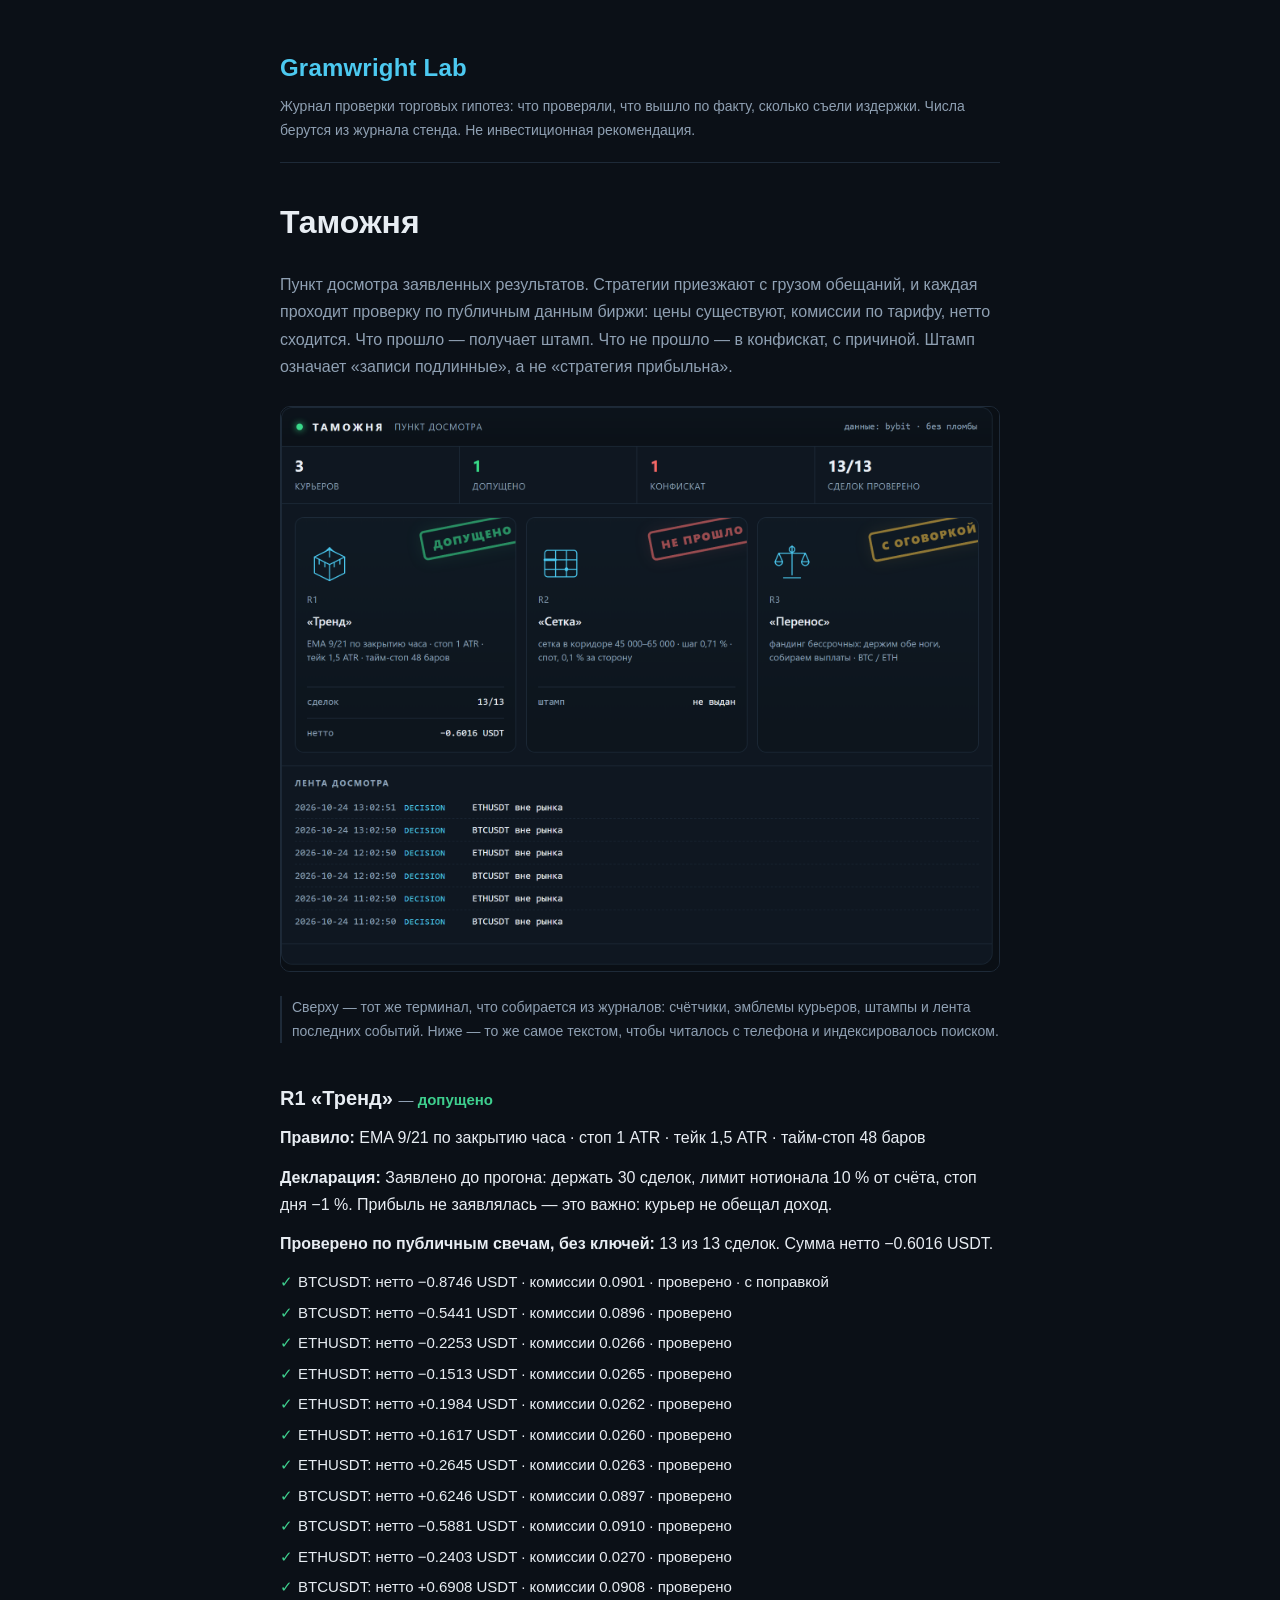
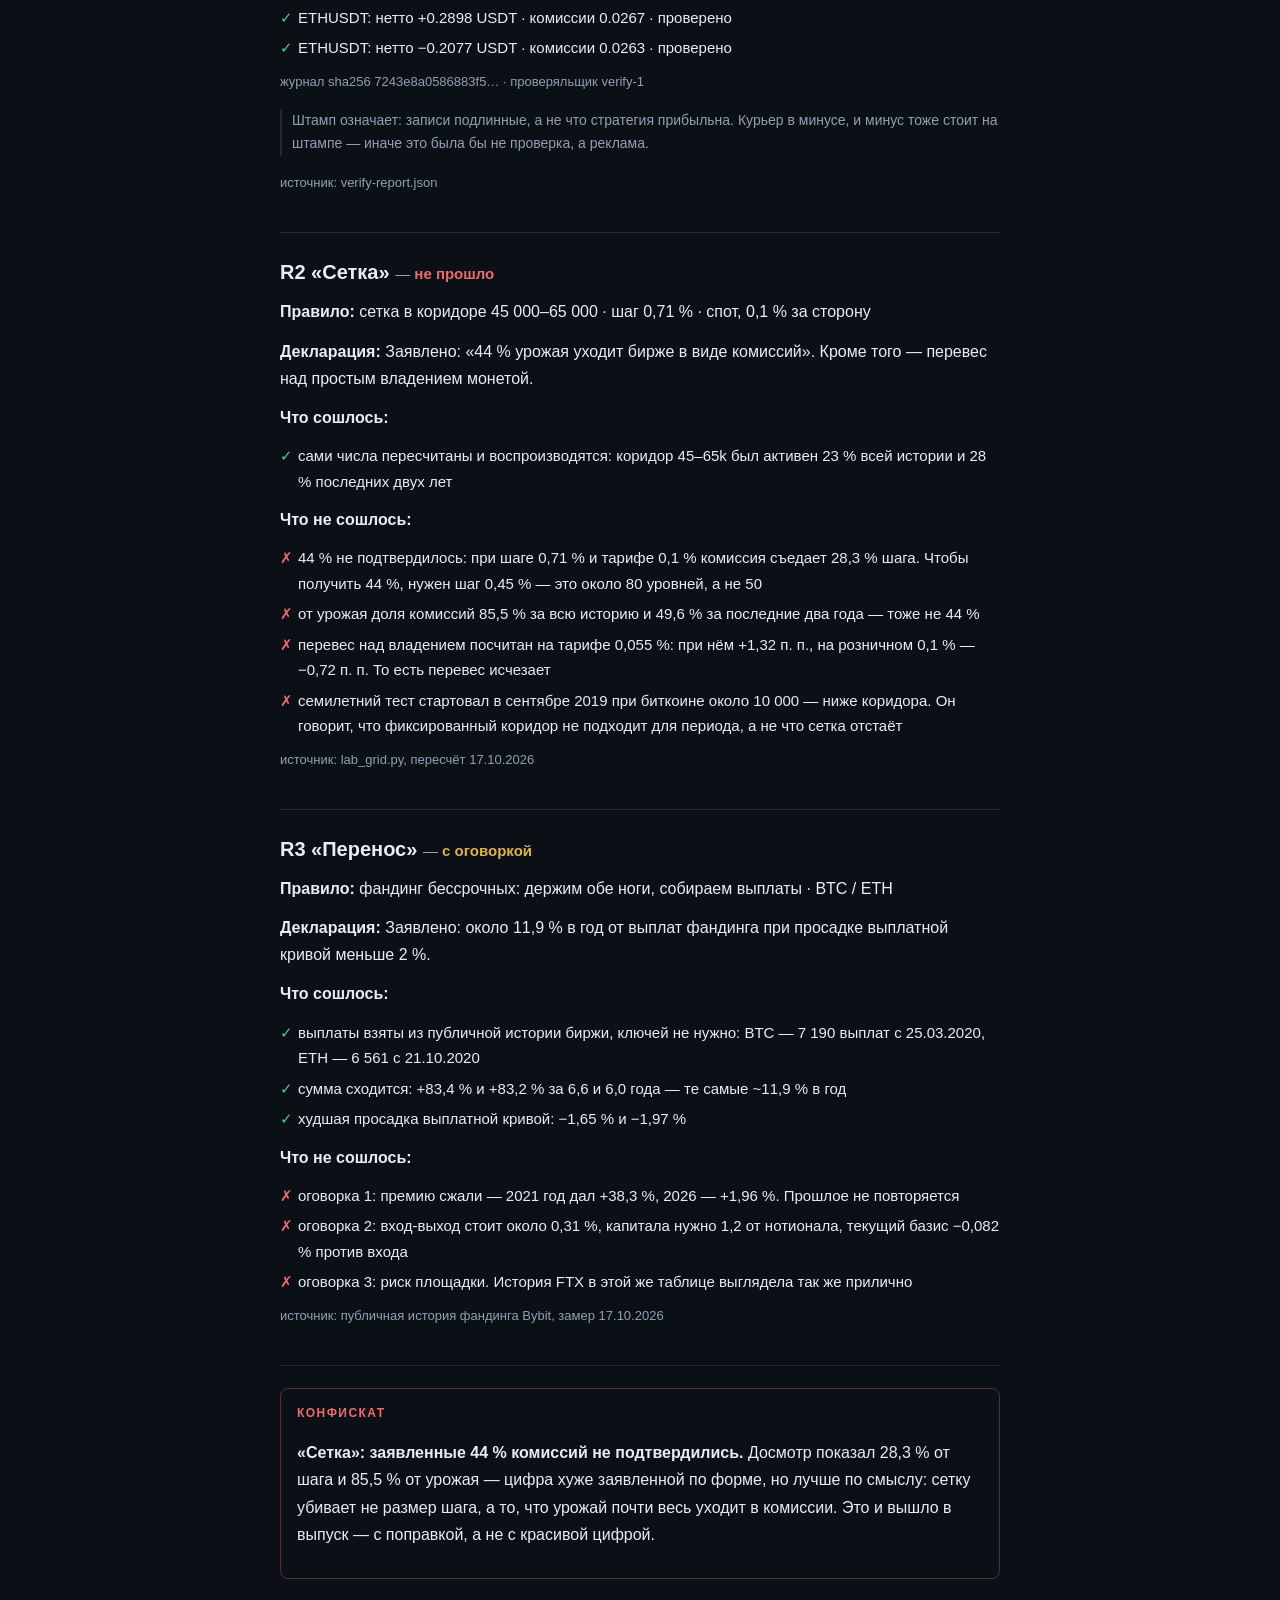
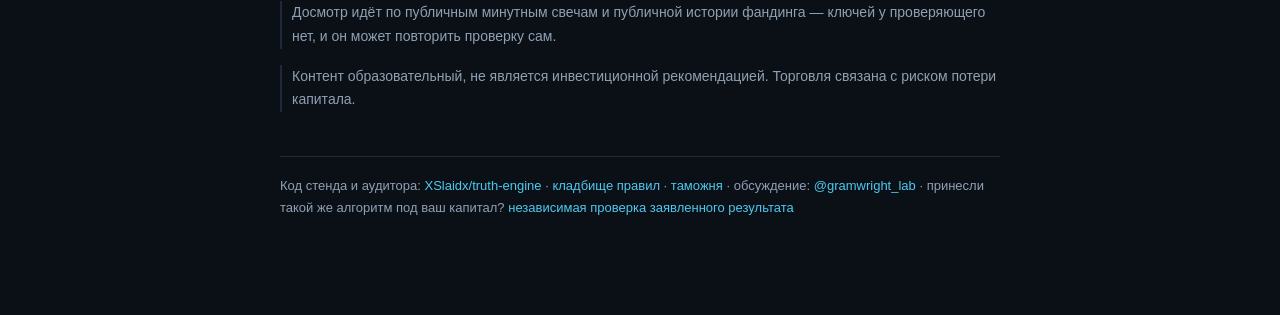
==== docs/customs.html @ 19b49eac "lab: таможня — свежие числа досмотра" ====
<!doctype html>
<html lang="ru">
<head>
<meta charset="utf-8">
<meta name="viewport" content="width=device-width, initial-scale=1">
<title>Таможня — досмотр заявленных результатов — Gramwright Lab</title>
<meta name="description" content="Журнал проверки торговых гипотез: что проверяли, что вышло по факту, сколько съели издержки. Числа берутся из журнала стенда. Не инвестиционная рекомендация.">
<meta property="og:title" content="Таможня — досмотр заявленных результатов — Gramwright Lab">
<meta property="og:description" content="Журнал проверки торговых гипотез: что проверяли, что вышло по факту, сколько съели издержки. Числа берутся из журнала стенда. Не инвестиционная рекомендация.">
<meta property="og:type" content="article">
<link rel="alternate" type="application/rss+xml" href="https://XSlaidx.github.io/gramwright-lab/feed.xml">
<link rel="stylesheet" href="style.css">
</head>
<body>
<header class="site">
  <h1><a href="index.html">Gramwright Lab</a></h1>
  <p>Журнал проверки торговых гипотез: что проверяли, что вышло по факту, сколько съели издержки. Числа берутся из журнала стенда. Не инвестиционная рекомендация.</p>
</header>
<h1>Таможня</h1><p class="intro">Пункт досмотра заявленных результатов. Стратегии приезжают с грузом обещаний, и каждая проходит проверку по публичным данным биржи: цены существуют, комиссии по тарифу, нетто сходится. Что прошло — получает штамп. Что не прошло — в конфискат, с причиной. Штамп означает «записи подлинные», а не «стратегия прибыльна».</p><p><img src="img/customs.png" alt="Терминал досмотра: три курьера, штампы, лента событий" style="width:100%;height:auto;border:1px solid var(--line);border-radius:10px"></p><p class="c-note">Сверху — тот же терминал, что собирается из журналов: счётчики, эмблемы курьеров, штампы и лента последних событий. Ниже — то же самое текстом, чтобы читалось с телефона и индексировалось поиском.</p><article><h2>R1 «Тренд» <span class="verdict">— <span class="c-ok">допущено</span></span></h2><p><strong>Правило:</strong> EMA 9/21 по закрытию часа · стоп 1 ATR · тейк 1,5 ATR · тайм-стоп 48 баров</p><p><strong>Декларация:</strong> Заявлено до прогона: держать 30 сделок, лимит нотионала 10 % от счёта, стоп дня −1 %. Прибыль не заявлялась — это важно: курьер не обещал доход.</p><p><strong>Проверено по публичным свечам, без ключей:</strong> 13 из 13 сделок. Сумма нетто −0.6016 USDT.</p><ul class="c-chk"><li class="y">BTCUSDT: нетто −0.8746 USDT · комиссии 0.0901 · проверено · с поправкой</li><li class="y">BTCUSDT: нетто −0.5441 USDT · комиссии 0.0896 · проверено</li><li class="y">ETHUSDT: нетто −0.2253 USDT · комиссии 0.0266 · проверено</li><li class="y">ETHUSDT: нетто −0.1513 USDT · комиссии 0.0265 · проверено</li><li class="y">ETHUSDT: нетто +0.1984 USDT · комиссии 0.0262 · проверено</li><li class="y">ETHUSDT: нетто +0.1617 USDT · комиссии 0.0260 · проверено</li><li class="y">ETHUSDT: нетто +0.2645 USDT · комиссии 0.0263 · проверено</li><li class="y">BTCUSDT: нетто +0.6246 USDT · комиссии 0.0897 · проверено</li><li class="y">BTCUSDT: нетто −0.5881 USDT · комиссии 0.0910 · проверено</li><li class="y">ETHUSDT: нетто −0.2403 USDT · комиссии 0.0270 · проверено</li><li class="y">BTCUSDT: нетто +0.6908 USDT · комиссии 0.0908 · проверено</li><li class="y">ETHUSDT: нетто +0.2898 USDT · комиссии 0.0267 · проверено</li><li class="y">ETHUSDT: нетто −0.2077 USDT · комиссии 0.0263 · проверено</li></ul><p class="tags">журнал sha256 7243e8a0586883f5… · проверяльщик verify-1</p><p class="c-note">Штамп означает: записи подлинные, а не что стратегия прибыльна. Курьер в минусе, и минус тоже стоит на штампе — иначе это была бы не проверка, а реклама.</p><p class="tags">источник: verify-report.json</p></article><article><h2>R2 «Сетка» <span class="verdict">— <span class="c-bad">не прошло</span></span></h2><p><strong>Правило:</strong> сетка в коридоре 45 000–65 000 · шаг 0,71 % · спот, 0,1 % за сторону</p><p><strong>Декларация:</strong> Заявлено: «44 % урожая уходит бирже в виде комиссий». Кроме того — перевес над простым владением монетой.</p><p><strong>Что сошлось:</strong></p><ul class="c-chk"><li class="y">сами числа пересчитаны и воспроизводятся: коридор 45–65k был активен 23 % всей истории и 28 % последних двух лет</li></ul><p><strong>Что не сошлось:</strong></p><ul class="c-chk"><li class="n">44 % не подтвердилось: при шаге 0,71 % и тарифе 0,1 % комиссия съедает 28,3 % шага. Чтобы получить 44 %, нужен шаг 0,45 % — это около 80 уровней, а не 50</li><li class="n">от урожая доля комиссий 85,5 % за всю историю и 49,6 % за последние два года — тоже не 44 %</li><li class="n">перевес над владением посчитан на тарифе 0,055 %: при нём +1,32 п. п., на розничном 0,1 % — −0,72 п. п. То есть перевес исчезает</li><li class="n">семилетний тест стартовал в сентябре 2019 при биткоине около 10 000 — ниже коридора. Он говорит, что фиксированный коридор не подходит для периода, а не что сетка отстаёт</li></ul><p class="tags">источник: lab_grid.py, пересчёт 17.10.2026</p></article><article><h2>R3 «Перенос» <span class="verdict">— <span class="c-warn">с оговоркой</span></span></h2><p><strong>Правило:</strong> фандинг бессрочных: держим обе ноги, собираем выплаты · BTC / ETH</p><p><strong>Декларация:</strong> Заявлено: около 11,9 % в год от выплат фандинга при просадке выплатной кривой меньше 2 %.</p><p><strong>Что сошлось:</strong></p><ul class="c-chk"><li class="y">выплаты взяты из публичной истории биржи, ключей не нужно: BTC — 7 190 выплат с 25.03.2020, ETH — 6 561 с 21.10.2020</li><li class="y">сумма сходится: +83,4 % и +83,2 % за 6,6 и 6,0 года — те самые ~11,9 % в год</li><li class="y">худшая просадка выплатной кривой: −1,65 % и −1,97 %</li></ul><p><strong>Что не сошлось:</strong></p><ul class="c-chk"><li class="n">оговорка 1: премию сжали — 2021 год дал +38,3 %, 2026 — +1,96 %. Прошлое не повторяется</li><li class="n">оговорка 2: вход-выход стоит около 0,31 %, капитала нужно 1,2 от нотионала, текущий базис −0,082 % против входа</li><li class="n">оговорка 3: риск площадки. История FTX в этой же таблице выглядела так же прилично</li></ul><p class="tags">источник: публичная история фандинга Bybit, замер 17.10.2026</p></article><div class="c-conf"><h3>Конфискат</h3><p><strong>«Сетка»: заявленные 44 % комиссий не подтвердились.</strong> Досмотр показал 28,3 % от шага и 85,5 % от урожая — цифра хуже заявленной по форме, но лучше по смыслу: сетку убивает не размер шага, а то, что урожай почти весь уходит в комиссии. Это и вышло в выпуск — с поправкой, а не с красивой цифрой.</p></div><p class="c-note">Досмотр идёт по публичным минутным свечам и публичной истории фандинга — ключей у проверяющего нет, и он может повторить проверку сам.</p><p class="c-note">Контент образовательный, не является инвестиционной рекомендацией. Торговля связана с риском потери капитала.</p>
<footer class="site">
  Код стенда и аудитора: <a href="https://github.com/XSlaidx/truth-engine">XSlaidx/truth-engine</a>
  &middot; <a href="graveyard.html">кладбище правил</a>
  &middot; <a href="customs.html">таможня</a>
  &middot; обсуждение: <a href="https://t.me/gramwright_lab">@gramwright_lab</a>
  &middot; принесли такой же алгоритм под ваш капитал? <a href="https://gramwright.pages.dev/audit/">независимая проверка заявленного результата</a>
</footer>
</body>
</html>
---- docs/style.css ----
/* Gramwright Lab — единственный стилевой файл: тема, типографика, никаких зависимостей */
:root{--bg:#0b1017;--fg:#e8edf3;--muted:#8fa0b3;--line:#1e2a38;--accent:#4cc9f0;--code:#0f1823}
*{box-sizing:border-box}
body{margin:0 auto;max-width:760px;padding:48px 20px 96px;background:var(--bg);color:var(--fg);
font:16px/1.7 -apple-system,BlinkMacSystemFont,"Segoe UI",Roboto,Helvetica,Arial,sans-serif}
a{color:var(--accent);text-decoration:none}a:hover{text-decoration:underline}
header.site{border-bottom:1px solid var(--line);padding-bottom:20px;margin-bottom:32px}
header.site h1{margin:0 0 6px;font-size:24px;letter-spacing:.2px}
header.site p{margin:0;color:var(--muted);font-size:14px}
article{border-bottom:1px solid var(--line);padding:26px 0}
article:last-child{border-bottom:0}
article h2{margin:0 0 4px;font-size:20px;line-height:1.35}
article h2 a{color:var(--fg)}
article time{color:var(--muted);font-size:13px}
article p{margin:12px 0}
article ul{margin:12px 0;padding-left:22px}
article li{margin:6px 0}
article code{background:var(--code);padding:2px 5px;border-radius:4px;font-size:13px}
article pre{background:var(--code);padding:14px;border-radius:8px;overflow:auto}
article pre code{background:none;padding:0}
.tags{color:var(--muted);font-size:13px;margin-top:10px}
.verdict{color:var(--muted);font-size:15px;font-weight:400}
.intro{color:var(--muted);margin-bottom:26px}
.meta{color:var(--muted);font-size:13px;margin-top:14px;border-top:1px solid var(--line);padding-top:12px}
footer.site{border-top:1px solid var(--line);margin-top:44px;padding-top:18px;color:var(--muted);font-size:13px}
/* «Таможня»: только то, чего нет в основном стиле — штампы и списки проверок */
.c-ok{color:#3ecf8e;font-weight:600}
.c-bad{color:#ef6b6b;font-weight:600}
.c-warn{color:#e0b341;font-weight:600}
.c-chk{list-style:none;padding-left:0;margin:10px 0}
.c-chk li{padding-left:18px;position:relative;margin:5px 0;font-size:15px}
.c-chk li.y::before{content:"\2713";position:absolute;left:0;color:#3ecf8e}
.c-chk li.n::before{content:"\2717";position:absolute;left:0;color:#ef6b6b}
.c-note{color:var(--muted);font-size:14px;border-left:2px solid var(--line);padding-left:10px;margin:16px 0}
.c-conf{border:1px solid #ef6b6b55;border-radius:8px;padding:14px 16px;margin:22px 0}
.c-conf h3{margin:0 0 8px;font-size:12px;letter-spacing:.12em;text-transform:uppercase;color:#ef6b6b}
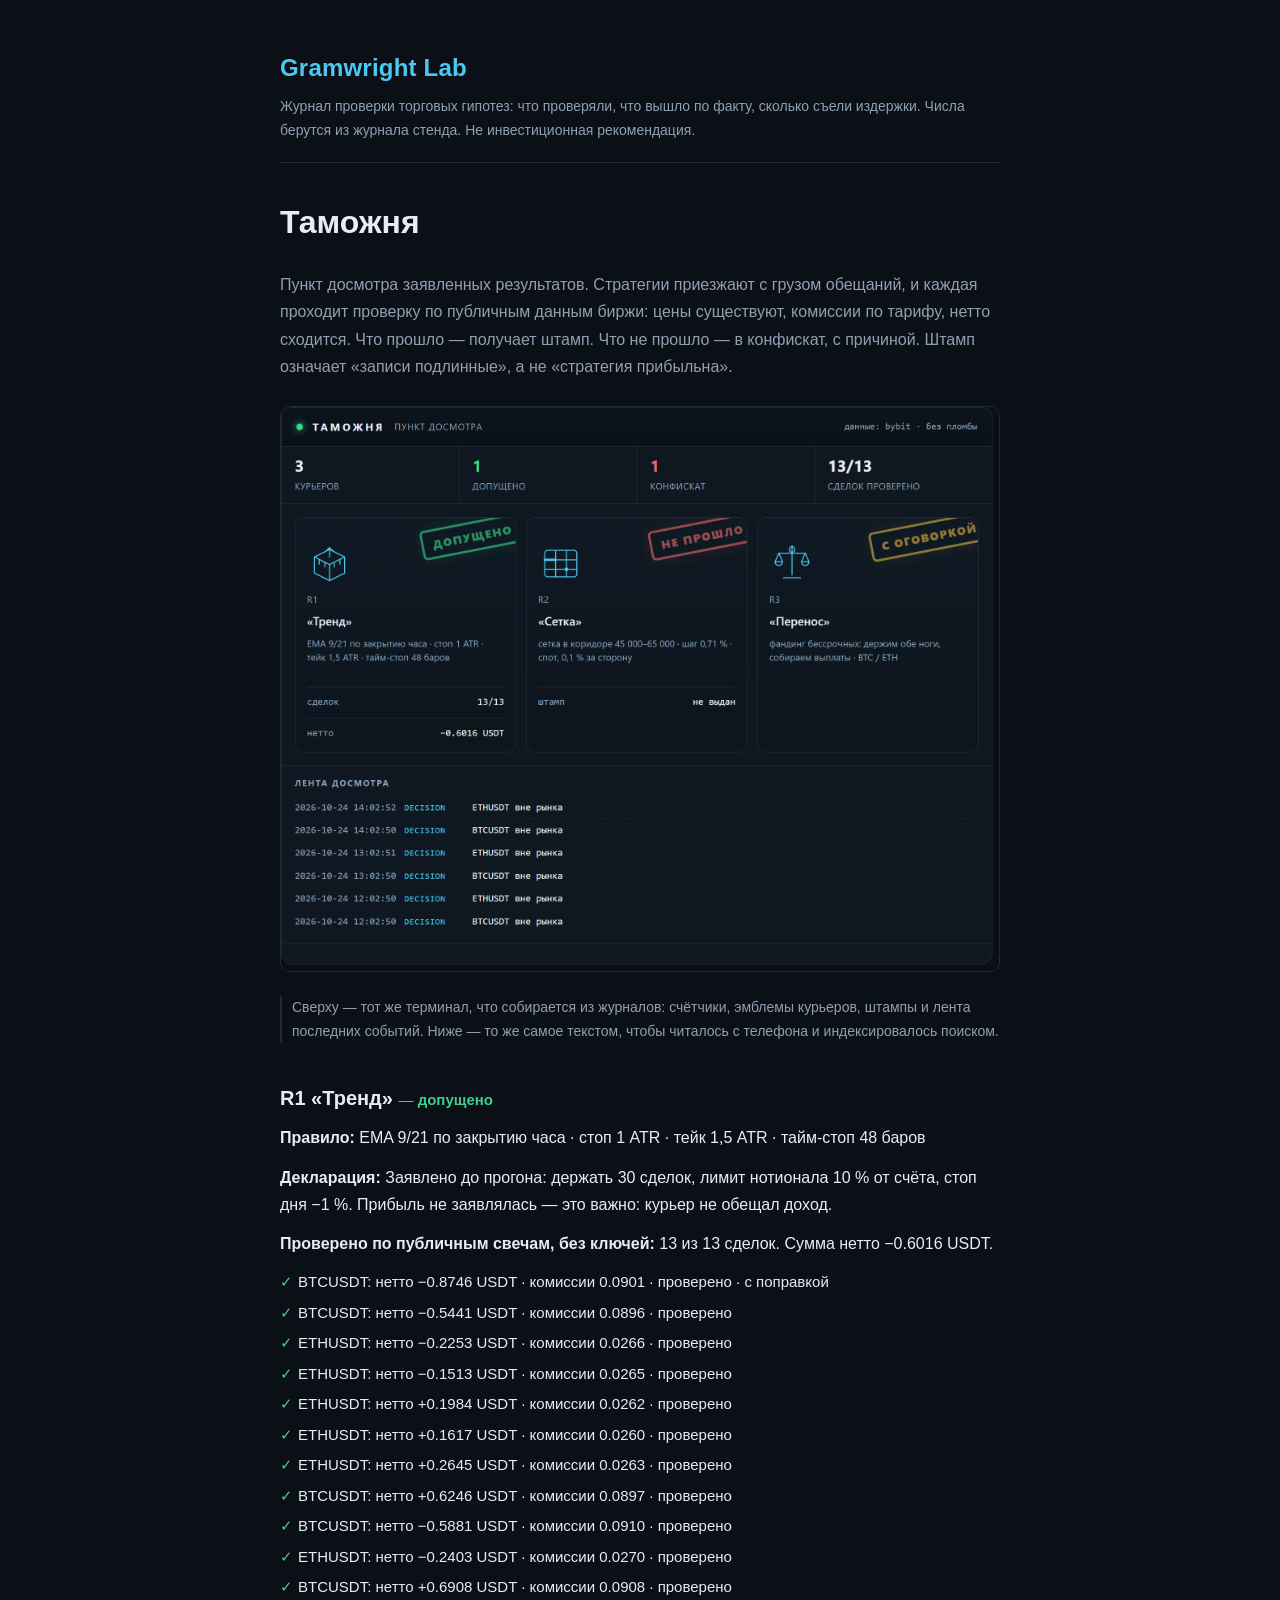
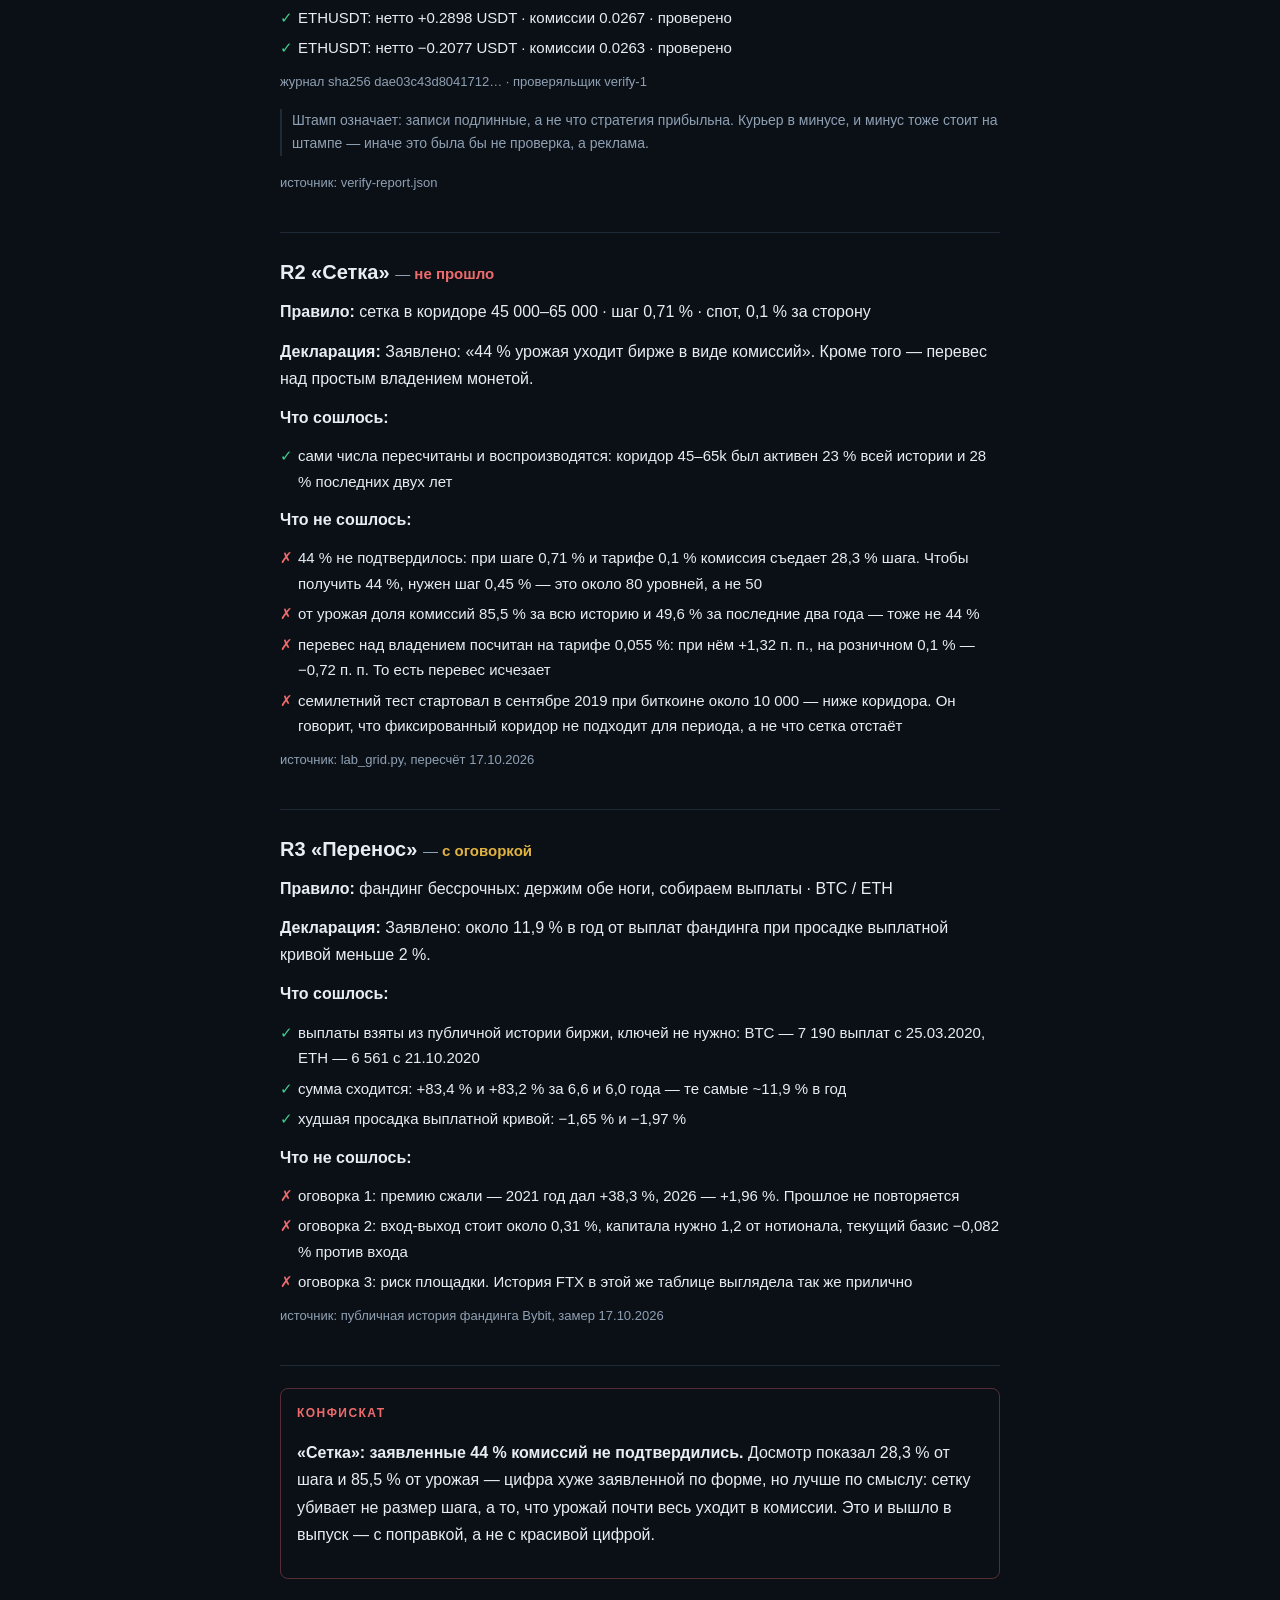
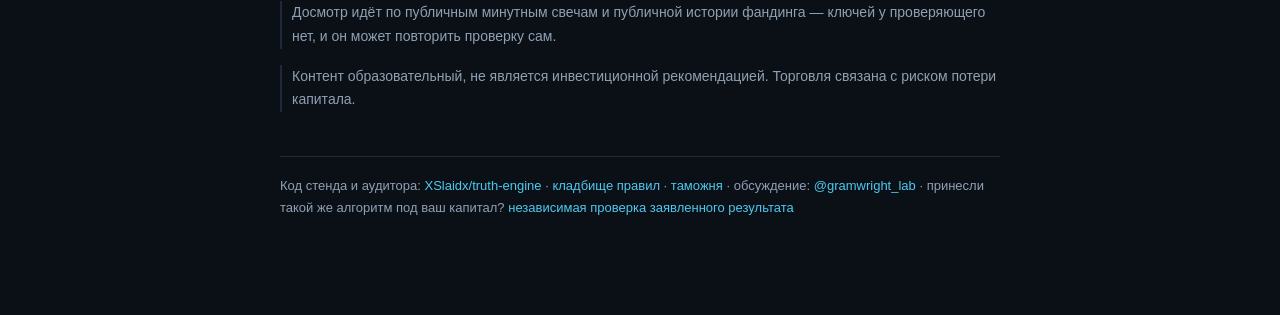
==== commit 31ec7814: "lab: таможня — свежие числа досмотра" ====
--- a/docs/customs.html
+++ b/docs/customs.html
@@ -16,7 +16,7 @@
   <h1><a href="index.html">Gramwright Lab</a></h1>
   <p>Журнал проверки торговых гипотез: что проверяли, что вышло по факту, сколько съели издержки. Числа берутся из журнала стенда. Не инвестиционная рекомендация.</p>
 </header>
-<h1>Таможня</h1><p class="intro">Пункт досмотра заявленных результатов. Стратегии приезжают с грузом обещаний, и каждая проходит проверку по публичным данным биржи: цены существуют, комиссии по тарифу, нетто сходится. Что прошло — получает штамп. Что не прошло — в конфискат, с причиной. Штамп означает «записи подлинные», а не «стратегия прибыльна».</p><p><img src="img/customs.png" alt="Терминал досмотра: три курьера, штампы, лента событий" style="width:100%;height:auto;border:1px solid var(--line);border-radius:10px"></p><p class="c-note">Сверху — тот же терминал, что собирается из журналов: счётчики, эмблемы курьеров, штампы и лента последних событий. Ниже — то же самое текстом, чтобы читалось с телефона и индексировалось поиском.</p><article><h2>R1 «Тренд» <span class="verdict">— <span class="c-ok">допущено</span></span></h2><p><strong>Правило:</strong> EMA 9/21 по закрытию часа · стоп 1 ATR · тейк 1,5 ATR · тайм-стоп 48 баров</p><p><strong>Декларация:</strong> Заявлено до прогона: держать 30 сделок, лимит нотионала 10 % от счёта, стоп дня −1 %. Прибыль не заявлялась — это важно: курьер не обещал доход.</p><p><strong>Проверено по публичным свечам, без ключей:</strong> 13 из 13 сделок. Сумма нетто −0.6016 USDT.</p><ul class="c-chk"><li class="y">BTCUSDT: нетто −0.8746 USDT · комиссии 0.0901 · проверено · с поправкой</li><li class="y">BTCUSDT: нетто −0.5441 USDT · комиссии 0.0896 · проверено</li><li class="y">ETHUSDT: нетто −0.2253 USDT · комиссии 0.0266 · проверено</li><li class="y">ETHUSDT: нетто −0.1513 USDT · комиссии 0.0265 · проверено</li><li class="y">ETHUSDT: нетто +0.1984 USDT · комиссии 0.0262 · проверено</li><li class="y">ETHUSDT: нетто +0.1617 USDT · комиссии 0.0260 · проверено</li><li class="y">ETHUSDT: нетто +0.2645 USDT · комиссии 0.0263 · проверено</li><li class="y">BTCUSDT: нетто +0.6246 USDT · комиссии 0.0897 · проверено</li><li class="y">BTCUSDT: нетто −0.5881 USDT · комиссии 0.0910 · проверено</li><li class="y">ETHUSDT: нетто −0.2403 USDT · комиссии 0.0270 · проверено</li><li class="y">BTCUSDT: нетто +0.6908 USDT · комиссии 0.0908 · проверено</li><li class="y">ETHUSDT: нетто +0.2898 USDT · комиссии 0.0267 · проверено</li><li class="y">ETHUSDT: нетто −0.2077 USDT · комиссии 0.0263 · проверено</li></ul><p class="tags">журнал sha256 7243e8a0586883f5… · проверяльщик verify-1</p><p class="c-note">Штамп означает: записи подлинные, а не что стратегия прибыльна. Курьер в минусе, и минус тоже стоит на штампе — иначе это была бы не проверка, а реклама.</p><p class="tags">источник: verify-report.json</p></article><article><h2>R2 «Сетка» <span class="verdict">— <span class="c-bad">не прошло</span></span></h2><p><strong>Правило:</strong> сетка в коридоре 45 000–65 000 · шаг 0,71 % · спот, 0,1 % за сторону</p><p><strong>Декларация:</strong> Заявлено: «44 % урожая уходит бирже в виде комиссий». Кроме того — перевес над простым владением монетой.</p><p><strong>Что сошлось:</strong></p><ul class="c-chk"><li class="y">сами числа пересчитаны и воспроизводятся: коридор 45–65k был активен 23 % всей истории и 28 % последних двух лет</li></ul><p><strong>Что не сошлось:</strong></p><ul class="c-chk"><li class="n">44 % не подтвердилось: при шаге 0,71 % и тарифе 0,1 % комиссия съедает 28,3 % шага. Чтобы получить 44 %, нужен шаг 0,45 % — это около 80 уровней, а не 50</li><li class="n">от урожая доля комиссий 85,5 % за всю историю и 49,6 % за последние два года — тоже не 44 %</li><li class="n">перевес над владением посчитан на тарифе 0,055 %: при нём +1,32 п. п., на розничном 0,1 % — −0,72 п. п. То есть перевес исчезает</li><li class="n">семилетний тест стартовал в сентябре 2019 при биткоине около 10 000 — ниже коридора. Он говорит, что фиксированный коридор не подходит для периода, а не что сетка отстаёт</li></ul><p class="tags">источник: lab_grid.py, пересчёт 17.10.2026</p></article><article><h2>R3 «Перенос» <span class="verdict">— <span class="c-warn">с оговоркой</span></span></h2><p><strong>Правило:</strong> фандинг бессрочных: держим обе ноги, собираем выплаты · BTC / ETH</p><p><strong>Декларация:</strong> Заявлено: около 11,9 % в год от выплат фандинга при просадке выплатной кривой меньше 2 %.</p><p><strong>Что сошлось:</strong></p><ul class="c-chk"><li class="y">выплаты взяты из публичной истории биржи, ключей не нужно: BTC — 7 190 выплат с 25.03.2020, ETH — 6 561 с 21.10.2020</li><li class="y">сумма сходится: +83,4 % и +83,2 % за 6,6 и 6,0 года — те самые ~11,9 % в год</li><li class="y">худшая просадка выплатной кривой: −1,65 % и −1,97 %</li></ul><p><strong>Что не сошлось:</strong></p><ul class="c-chk"><li class="n">оговорка 1: премию сжали — 2021 год дал +38,3 %, 2026 — +1,96 %. Прошлое не повторяется</li><li class="n">оговорка 2: вход-выход стоит около 0,31 %, капитала нужно 1,2 от нотионала, текущий базис −0,082 % против входа</li><li class="n">оговорка 3: риск площадки. История FTX в этой же таблице выглядела так же прилично</li></ul><p class="tags">источник: публичная история фандинга Bybit, замер 17.10.2026</p></article><div class="c-conf"><h3>Конфискат</h3><p><strong>«Сетка»: заявленные 44 % комиссий не подтвердились.</strong> Досмотр показал 28,3 % от шага и 85,5 % от урожая — цифра хуже заявленной по форме, но лучше по смыслу: сетку убивает не размер шага, а то, что урожай почти весь уходит в комиссии. Это и вышло в выпуск — с поправкой, а не с красивой цифрой.</p></div><p class="c-note">Досмотр идёт по публичным минутным свечам и публичной истории фандинга — ключей у проверяющего нет, и он может повторить проверку сам.</p><p class="c-note">Контент образовательный, не является инвестиционной рекомендацией. Торговля связана с риском потери капитала.</p>
+<h1>Таможня</h1><p class="intro">Пункт досмотра заявленных результатов. Стратегии приезжают с грузом обещаний, и каждая проходит проверку по публичным данным биржи: цены существуют, комиссии по тарифу, нетто сходится. Что прошло — получает штамп. Что не прошло — в конфискат, с причиной. Штамп означает «записи подлинные», а не «стратегия прибыльна».</p><p><img src="img/customs.png" alt="Терминал досмотра: три курьера, штампы, лента событий" style="width:100%;height:auto;border:1px solid var(--line);border-radius:10px"></p><p class="c-note">Сверху — тот же терминал, что собирается из журналов: счётчики, эмблемы курьеров, штампы и лента последних событий. Ниже — то же самое текстом, чтобы читалось с телефона и индексировалось поиском.</p><article><h2>R1 «Тренд» <span class="verdict">— <span class="c-ok">допущено</span></span></h2><p><strong>Правило:</strong> EMA 9/21 по закрытию часа · стоп 1 ATR · тейк 1,5 ATR · тайм-стоп 48 баров</p><p><strong>Декларация:</strong> Заявлено до прогона: держать 30 сделок, лимит нотионала 10 % от счёта, стоп дня −1 %. Прибыль не заявлялась — это важно: курьер не обещал доход.</p><p><strong>Проверено по публичным свечам, без ключей:</strong> 13 из 13 сделок. Сумма нетто −0.6016 USDT.</p><ul class="c-chk"><li class="y">BTCUSDT: нетто −0.8746 USDT · комиссии 0.0901 · проверено · с поправкой</li><li class="y">BTCUSDT: нетто −0.5441 USDT · комиссии 0.0896 · проверено</li><li class="y">ETHUSDT: нетто −0.2253 USDT · комиссии 0.0266 · проверено</li><li class="y">ETHUSDT: нетто −0.1513 USDT · комиссии 0.0265 · проверено</li><li class="y">ETHUSDT: нетто +0.1984 USDT · комиссии 0.0262 · проверено</li><li class="y">ETHUSDT: нетто +0.1617 USDT · комиссии 0.0260 · проверено</li><li class="y">ETHUSDT: нетто +0.2645 USDT · комиссии 0.0263 · проверено</li><li class="y">BTCUSDT: нетто +0.6246 USDT · комиссии 0.0897 · проверено</li><li class="y">BTCUSDT: нетто −0.5881 USDT · комиссии 0.0910 · проверено</li><li class="y">ETHUSDT: нетто −0.2403 USDT · комиссии 0.0270 · проверено</li><li class="y">BTCUSDT: нетто +0.6908 USDT · комиссии 0.0908 · проверено</li><li class="y">ETHUSDT: нетто +0.2898 USDT · комиссии 0.0267 · проверено</li><li class="y">ETHUSDT: нетто −0.2077 USDT · комиссии 0.0263 · проверено</li></ul><p class="tags">журнал sha256 dae03c43d8041712… · проверяльщик verify-1</p><p class="c-note">Штамп означает: записи подлинные, а не что стратегия прибыльна. Курьер в минусе, и минус тоже стоит на штампе — иначе это была бы не проверка, а реклама.</p><p class="tags">источник: verify-report.json</p></article><article><h2>R2 «Сетка» <span class="verdict">— <span class="c-bad">не прошло</span></span></h2><p><strong>Правило:</strong> сетка в коридоре 45 000–65 000 · шаг 0,71 % · спот, 0,1 % за сторону</p><p><strong>Декларация:</strong> Заявлено: «44 % урожая уходит бирже в виде комиссий». Кроме того — перевес над простым владением монетой.</p><p><strong>Что сошлось:</strong></p><ul class="c-chk"><li class="y">сами числа пересчитаны и воспроизводятся: коридор 45–65k был активен 23 % всей истории и 28 % последних двух лет</li></ul><p><strong>Что не сошлось:</strong></p><ul class="c-chk"><li class="n">44 % не подтвердилось: при шаге 0,71 % и тарифе 0,1 % комиссия съедает 28,3 % шага. Чтобы получить 44 %, нужен шаг 0,45 % — это около 80 уровней, а не 50</li><li class="n">от урожая доля комиссий 85,5 % за всю историю и 49,6 % за последние два года — тоже не 44 %</li><li class="n">перевес над владением посчитан на тарифе 0,055 %: при нём +1,32 п. п., на розничном 0,1 % — −0,72 п. п. То есть перевес исчезает</li><li class="n">семилетний тест стартовал в сентябре 2019 при биткоине около 10 000 — ниже коридора. Он говорит, что фиксированный коридор не подходит для периода, а не что сетка отстаёт</li></ul><p class="tags">источник: lab_grid.py, пересчёт 17.10.2026</p></article><article><h2>R3 «Перенос» <span class="verdict">— <span class="c-warn">с оговоркой</span></span></h2><p><strong>Правило:</strong> фандинг бессрочных: держим обе ноги, собираем выплаты · BTC / ETH</p><p><strong>Декларация:</strong> Заявлено: около 11,9 % в год от выплат фандинга при просадке выплатной кривой меньше 2 %.</p><p><strong>Что сошлось:</strong></p><ul class="c-chk"><li class="y">выплаты взяты из публичной истории биржи, ключей не нужно: BTC — 7 190 выплат с 25.03.2020, ETH — 6 561 с 21.10.2020</li><li class="y">сумма сходится: +83,4 % и +83,2 % за 6,6 и 6,0 года — те самые ~11,9 % в год</li><li class="y">худшая просадка выплатной кривой: −1,65 % и −1,97 %</li></ul><p><strong>Что не сошлось:</strong></p><ul class="c-chk"><li class="n">оговорка 1: премию сжали — 2021 год дал +38,3 %, 2026 — +1,96 %. Прошлое не повторяется</li><li class="n">оговорка 2: вход-выход стоит около 0,31 %, капитала нужно 1,2 от нотионала, текущий базис −0,082 % против входа</li><li class="n">оговорка 3: риск площадки. История FTX в этой же таблице выглядела так же прилично</li></ul><p class="tags">источник: публичная история фандинга Bybit, замер 17.10.2026</p></article><div class="c-conf"><h3>Конфискат</h3><p><strong>«Сетка»: заявленные 44 % комиссий не подтвердились.</strong> Досмотр показал 28,3 % от шага и 85,5 % от урожая — цифра хуже заявленной по форме, но лучше по смыслу: сетку убивает не размер шага, а то, что урожай почти весь уходит в комиссии. Это и вышло в выпуск — с поправкой, а не с красивой цифрой.</p></div><p class="c-note">Досмотр идёт по публичным минутным свечам и публичной истории фандинга — ключей у проверяющего нет, и он может повторить проверку сам.</p><p class="c-note">Контент образовательный, не является инвестиционной рекомендацией. Торговля связана с риском потери капитала.</p>
 <footer class="site">
   Код стенда и аудитора: <a href="https://github.com/XSlaidx/truth-engine">XSlaidx/truth-engine</a>
   &middot; <a href="graveyard.html">кладбище правил</a>
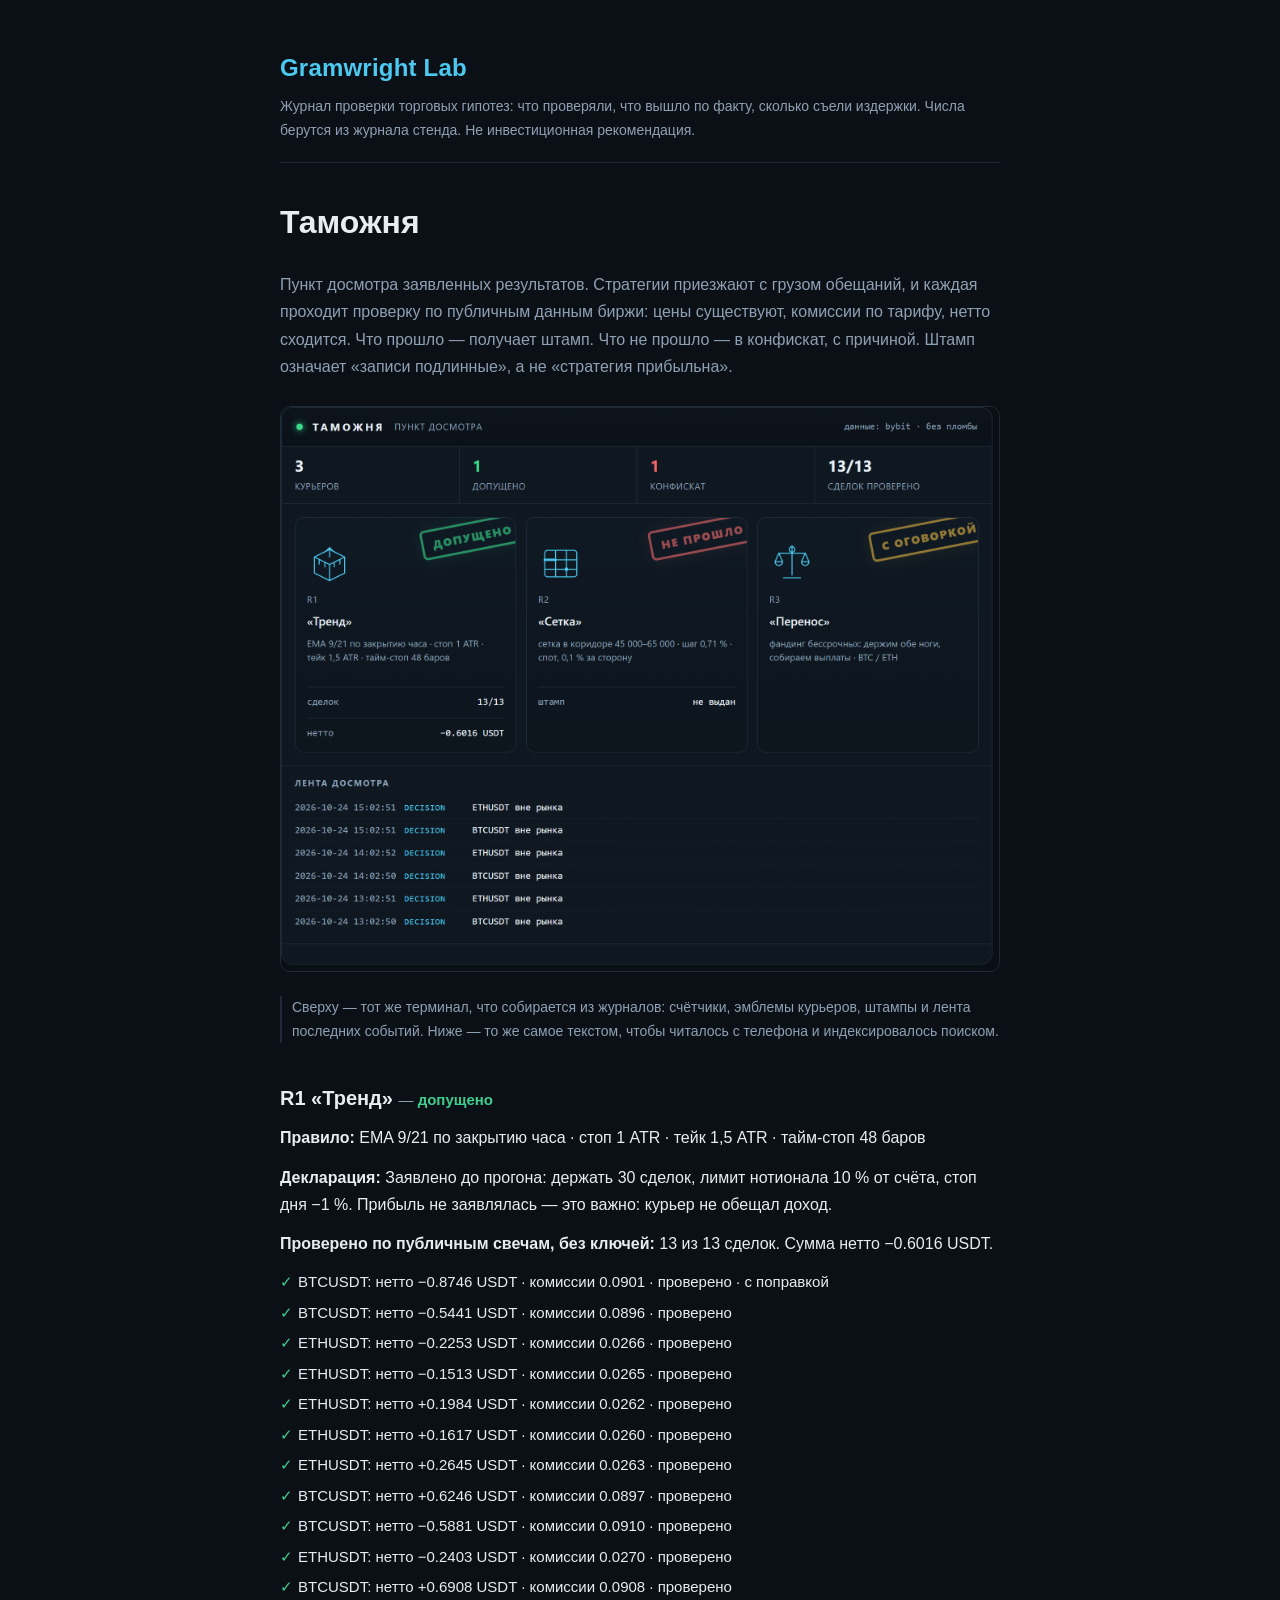
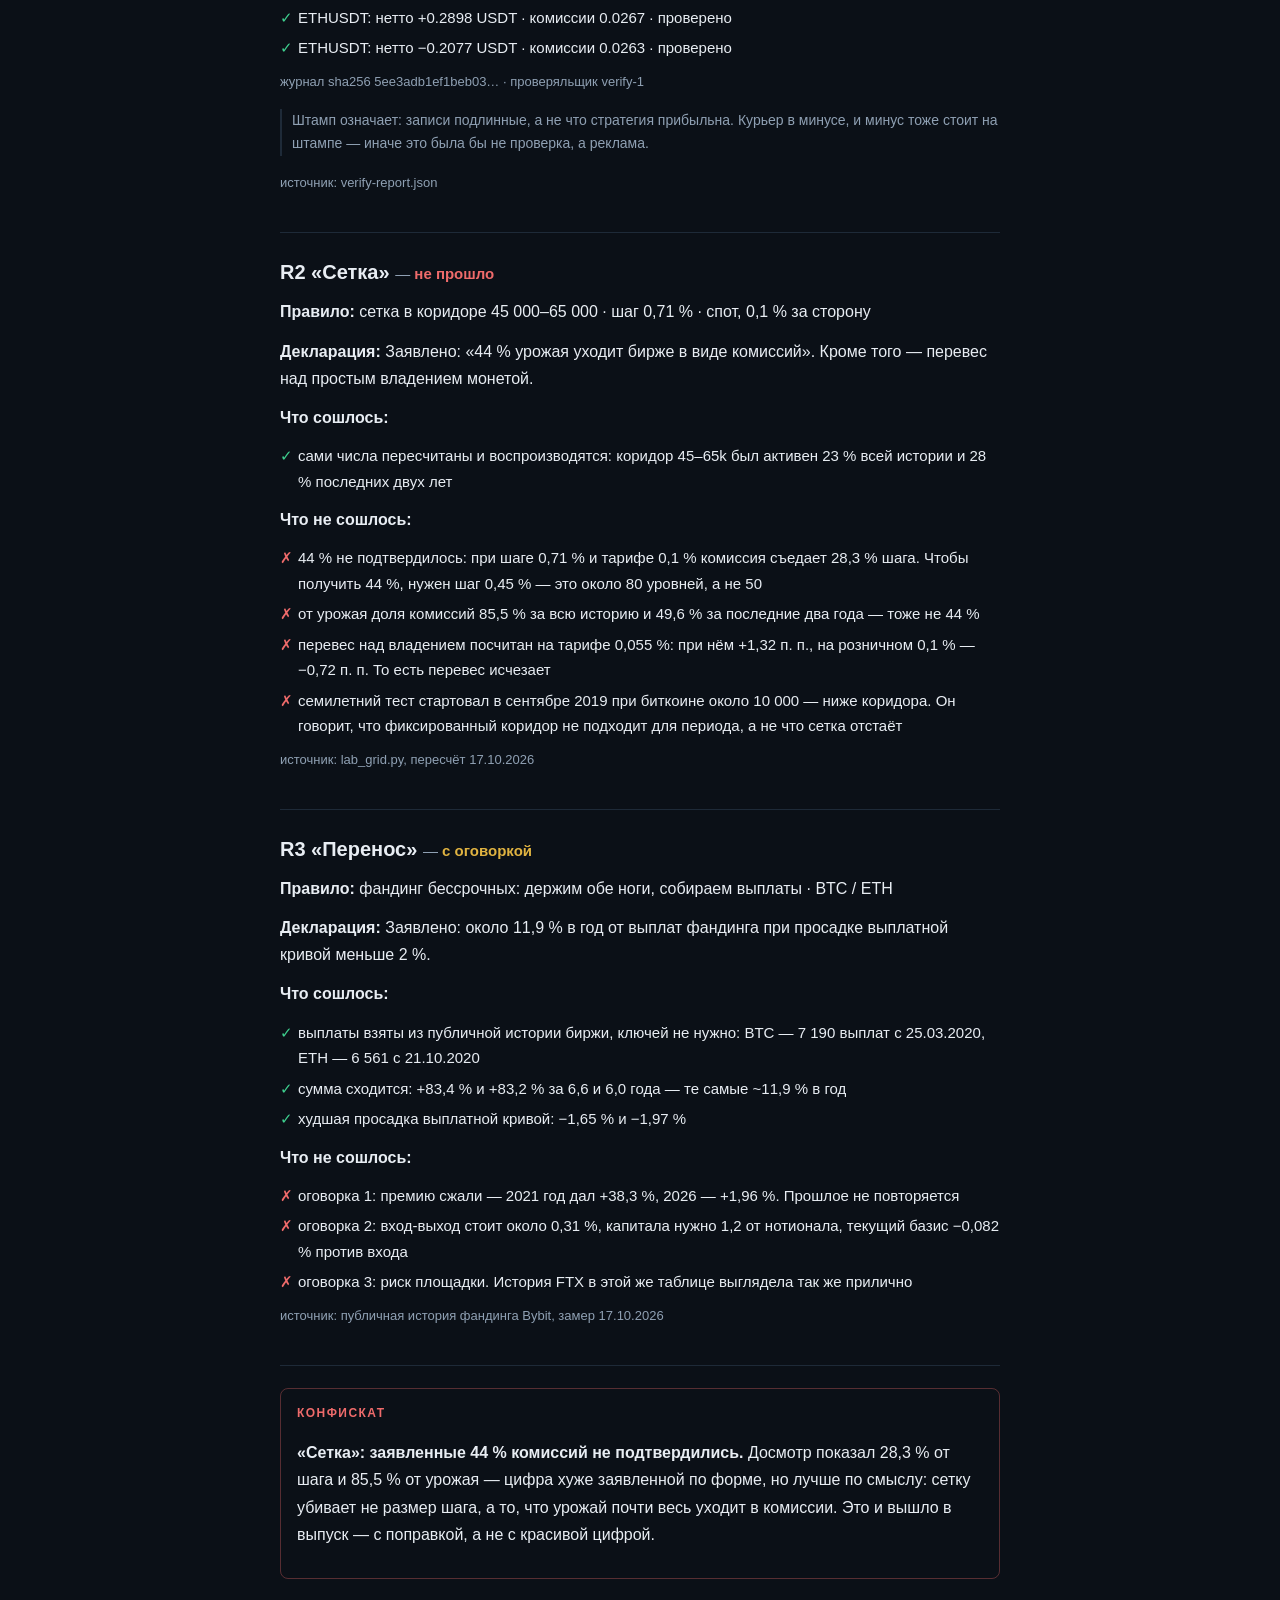
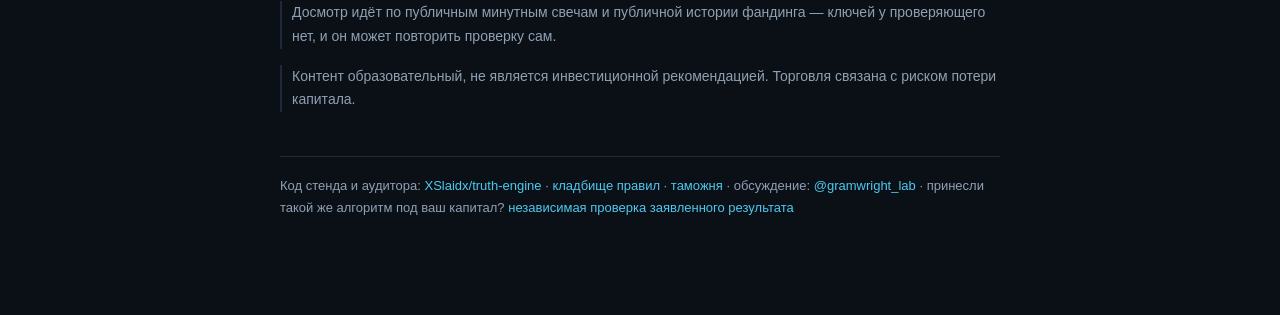
==== commit efa355cd: "lab: таможня — свежие числа досмотра" ====
--- a/docs/customs.html
+++ b/docs/customs.html
@@ -16,7 +16,7 @@
   <h1><a href="index.html">Gramwright Lab</a></h1>
   <p>Журнал проверки торговых гипотез: что проверяли, что вышло по факту, сколько съели издержки. Числа берутся из журнала стенда. Не инвестиционная рекомендация.</p>
 </header>
-<h1>Таможня</h1><p class="intro">Пункт досмотра заявленных результатов. Стратегии приезжают с грузом обещаний, и каждая проходит проверку по публичным данным биржи: цены существуют, комиссии по тарифу, нетто сходится. Что прошло — получает штамп. Что не прошло — в конфискат, с причиной. Штамп означает «записи подлинные», а не «стратегия прибыльна».</p><p><img src="img/customs.png" alt="Терминал досмотра: три курьера, штампы, лента событий" style="width:100%;height:auto;border:1px solid var(--line);border-radius:10px"></p><p class="c-note">Сверху — тот же терминал, что собирается из журналов: счётчики, эмблемы курьеров, штампы и лента последних событий. Ниже — то же самое текстом, чтобы читалось с телефона и индексировалось поиском.</p><article><h2>R1 «Тренд» <span class="verdict">— <span class="c-ok">допущено</span></span></h2><p><strong>Правило:</strong> EMA 9/21 по закрытию часа · стоп 1 ATR · тейк 1,5 ATR · тайм-стоп 48 баров</p><p><strong>Декларация:</strong> Заявлено до прогона: держать 30 сделок, лимит нотионала 10 % от счёта, стоп дня −1 %. Прибыль не заявлялась — это важно: курьер не обещал доход.</p><p><strong>Проверено по публичным свечам, без ключей:</strong> 13 из 13 сделок. Сумма нетто −0.6016 USDT.</p><ul class="c-chk"><li class="y">BTCUSDT: нетто −0.8746 USDT · комиссии 0.0901 · проверено · с поправкой</li><li class="y">BTCUSDT: нетто −0.5441 USDT · комиссии 0.0896 · проверено</li><li class="y">ETHUSDT: нетто −0.2253 USDT · комиссии 0.0266 · проверено</li><li class="y">ETHUSDT: нетто −0.1513 USDT · комиссии 0.0265 · проверено</li><li class="y">ETHUSDT: нетто +0.1984 USDT · комиссии 0.0262 · проверено</li><li class="y">ETHUSDT: нетто +0.1617 USDT · комиссии 0.0260 · проверено</li><li class="y">ETHUSDT: нетто +0.2645 USDT · комиссии 0.0263 · проверено</li><li class="y">BTCUSDT: нетто +0.6246 USDT · комиссии 0.0897 · проверено</li><li class="y">BTCUSDT: нетто −0.5881 USDT · комиссии 0.0910 · проверено</li><li class="y">ETHUSDT: нетто −0.2403 USDT · комиссии 0.0270 · проверено</li><li class="y">BTCUSDT: нетто +0.6908 USDT · комиссии 0.0908 · проверено</li><li class="y">ETHUSDT: нетто +0.2898 USDT · комиссии 0.0267 · проверено</li><li class="y">ETHUSDT: нетто −0.2077 USDT · комиссии 0.0263 · проверено</li></ul><p class="tags">журнал sha256 dae03c43d8041712… · проверяльщик verify-1</p><p class="c-note">Штамп означает: записи подлинные, а не что стратегия прибыльна. Курьер в минусе, и минус тоже стоит на штампе — иначе это была бы не проверка, а реклама.</p><p class="tags">источник: verify-report.json</p></article><article><h2>R2 «Сетка» <span class="verdict">— <span class="c-bad">не прошло</span></span></h2><p><strong>Правило:</strong> сетка в коридоре 45 000–65 000 · шаг 0,71 % · спот, 0,1 % за сторону</p><p><strong>Декларация:</strong> Заявлено: «44 % урожая уходит бирже в виде комиссий». Кроме того — перевес над простым владением монетой.</p><p><strong>Что сошлось:</strong></p><ul class="c-chk"><li class="y">сами числа пересчитаны и воспроизводятся: коридор 45–65k был активен 23 % всей истории и 28 % последних двух лет</li></ul><p><strong>Что не сошлось:</strong></p><ul class="c-chk"><li class="n">44 % не подтвердилось: при шаге 0,71 % и тарифе 0,1 % комиссия съедает 28,3 % шага. Чтобы получить 44 %, нужен шаг 0,45 % — это около 80 уровней, а не 50</li><li class="n">от урожая доля комиссий 85,5 % за всю историю и 49,6 % за последние два года — тоже не 44 %</li><li class="n">перевес над владением посчитан на тарифе 0,055 %: при нём +1,32 п. п., на розничном 0,1 % — −0,72 п. п. То есть перевес исчезает</li><li class="n">семилетний тест стартовал в сентябре 2019 при биткоине около 10 000 — ниже коридора. Он говорит, что фиксированный коридор не подходит для периода, а не что сетка отстаёт</li></ul><p class="tags">источник: lab_grid.py, пересчёт 17.10.2026</p></article><article><h2>R3 «Перенос» <span class="verdict">— <span class="c-warn">с оговоркой</span></span></h2><p><strong>Правило:</strong> фандинг бессрочных: держим обе ноги, собираем выплаты · BTC / ETH</p><p><strong>Декларация:</strong> Заявлено: около 11,9 % в год от выплат фандинга при просадке выплатной кривой меньше 2 %.</p><p><strong>Что сошлось:</strong></p><ul class="c-chk"><li class="y">выплаты взяты из публичной истории биржи, ключей не нужно: BTC — 7 190 выплат с 25.03.2020, ETH — 6 561 с 21.10.2020</li><li class="y">сумма сходится: +83,4 % и +83,2 % за 6,6 и 6,0 года — те самые ~11,9 % в год</li><li class="y">худшая просадка выплатной кривой: −1,65 % и −1,97 %</li></ul><p><strong>Что не сошлось:</strong></p><ul class="c-chk"><li class="n">оговорка 1: премию сжали — 2021 год дал +38,3 %, 2026 — +1,96 %. Прошлое не повторяется</li><li class="n">оговорка 2: вход-выход стоит около 0,31 %, капитала нужно 1,2 от нотионала, текущий базис −0,082 % против входа</li><li class="n">оговорка 3: риск площадки. История FTX в этой же таблице выглядела так же прилично</li></ul><p class="tags">источник: публичная история фандинга Bybit, замер 17.10.2026</p></article><div class="c-conf"><h3>Конфискат</h3><p><strong>«Сетка»: заявленные 44 % комиссий не подтвердились.</strong> Досмотр показал 28,3 % от шага и 85,5 % от урожая — цифра хуже заявленной по форме, но лучше по смыслу: сетку убивает не размер шага, а то, что урожай почти весь уходит в комиссии. Это и вышло в выпуск — с поправкой, а не с красивой цифрой.</p></div><p class="c-note">Досмотр идёт по публичным минутным свечам и публичной истории фандинга — ключей у проверяющего нет, и он может повторить проверку сам.</p><p class="c-note">Контент образовательный, не является инвестиционной рекомендацией. Торговля связана с риском потери капитала.</p>
+<h1>Таможня</h1><p class="intro">Пункт досмотра заявленных результатов. Стратегии приезжают с грузом обещаний, и каждая проходит проверку по публичным данным биржи: цены существуют, комиссии по тарифу, нетто сходится. Что прошло — получает штамп. Что не прошло — в конфискат, с причиной. Штамп означает «записи подлинные», а не «стратегия прибыльна».</p><p><img src="img/customs.png" alt="Терминал досмотра: три курьера, штампы, лента событий" style="width:100%;height:auto;border:1px solid var(--line);border-radius:10px"></p><p class="c-note">Сверху — тот же терминал, что собирается из журналов: счётчики, эмблемы курьеров, штампы и лента последних событий. Ниже — то же самое текстом, чтобы читалось с телефона и индексировалось поиском.</p><article><h2>R1 «Тренд» <span class="verdict">— <span class="c-ok">допущено</span></span></h2><p><strong>Правило:</strong> EMA 9/21 по закрытию часа · стоп 1 ATR · тейк 1,5 ATR · тайм-стоп 48 баров</p><p><strong>Декларация:</strong> Заявлено до прогона: держать 30 сделок, лимит нотионала 10 % от счёта, стоп дня −1 %. Прибыль не заявлялась — это важно: курьер не обещал доход.</p><p><strong>Проверено по публичным свечам, без ключей:</strong> 13 из 13 сделок. Сумма нетто −0.6016 USDT.</p><ul class="c-chk"><li class="y">BTCUSDT: нетто −0.8746 USDT · комиссии 0.0901 · проверено · с поправкой</li><li class="y">BTCUSDT: нетто −0.5441 USDT · комиссии 0.0896 · проверено</li><li class="y">ETHUSDT: нетто −0.2253 USDT · комиссии 0.0266 · проверено</li><li class="y">ETHUSDT: нетто −0.1513 USDT · комиссии 0.0265 · проверено</li><li class="y">ETHUSDT: нетто +0.1984 USDT · комиссии 0.0262 · проверено</li><li class="y">ETHUSDT: нетто +0.1617 USDT · комиссии 0.0260 · проверено</li><li class="y">ETHUSDT: нетто +0.2645 USDT · комиссии 0.0263 · проверено</li><li class="y">BTCUSDT: нетто +0.6246 USDT · комиссии 0.0897 · проверено</li><li class="y">BTCUSDT: нетто −0.5881 USDT · комиссии 0.0910 · проверено</li><li class="y">ETHUSDT: нетто −0.2403 USDT · комиссии 0.0270 · проверено</li><li class="y">BTCUSDT: нетто +0.6908 USDT · комиссии 0.0908 · проверено</li><li class="y">ETHUSDT: нетто +0.2898 USDT · комиссии 0.0267 · проверено</li><li class="y">ETHUSDT: нетто −0.2077 USDT · комиссии 0.0263 · проверено</li></ul><p class="tags">журнал sha256 5ee3adb1ef1beb03… · проверяльщик verify-1</p><p class="c-note">Штамп означает: записи подлинные, а не что стратегия прибыльна. Курьер в минусе, и минус тоже стоит на штампе — иначе это была бы не проверка, а реклама.</p><p class="tags">источник: verify-report.json</p></article><article><h2>R2 «Сетка» <span class="verdict">— <span class="c-bad">не прошло</span></span></h2><p><strong>Правило:</strong> сетка в коридоре 45 000–65 000 · шаг 0,71 % · спот, 0,1 % за сторону</p><p><strong>Декларация:</strong> Заявлено: «44 % урожая уходит бирже в виде комиссий». Кроме того — перевес над простым владением монетой.</p><p><strong>Что сошлось:</strong></p><ul class="c-chk"><li class="y">сами числа пересчитаны и воспроизводятся: коридор 45–65k был активен 23 % всей истории и 28 % последних двух лет</li></ul><p><strong>Что не сошлось:</strong></p><ul class="c-chk"><li class="n">44 % не подтвердилось: при шаге 0,71 % и тарифе 0,1 % комиссия съедает 28,3 % шага. Чтобы получить 44 %, нужен шаг 0,45 % — это около 80 уровней, а не 50</li><li class="n">от урожая доля комиссий 85,5 % за всю историю и 49,6 % за последние два года — тоже не 44 %</li><li class="n">перевес над владением посчитан на тарифе 0,055 %: при нём +1,32 п. п., на розничном 0,1 % — −0,72 п. п. То есть перевес исчезает</li><li class="n">семилетний тест стартовал в сентябре 2019 при биткоине около 10 000 — ниже коридора. Он говорит, что фиксированный коридор не подходит для периода, а не что сетка отстаёт</li></ul><p class="tags">источник: lab_grid.py, пересчёт 17.10.2026</p></article><article><h2>R3 «Перенос» <span class="verdict">— <span class="c-warn">с оговоркой</span></span></h2><p><strong>Правило:</strong> фандинг бессрочных: держим обе ноги, собираем выплаты · BTC / ETH</p><p><strong>Декларация:</strong> Заявлено: около 11,9 % в год от выплат фандинга при просадке выплатной кривой меньше 2 %.</p><p><strong>Что сошлось:</strong></p><ul class="c-chk"><li class="y">выплаты взяты из публичной истории биржи, ключей не нужно: BTC — 7 190 выплат с 25.03.2020, ETH — 6 561 с 21.10.2020</li><li class="y">сумма сходится: +83,4 % и +83,2 % за 6,6 и 6,0 года — те самые ~11,9 % в год</li><li class="y">худшая просадка выплатной кривой: −1,65 % и −1,97 %</li></ul><p><strong>Что не сошлось:</strong></p><ul class="c-chk"><li class="n">оговорка 1: премию сжали — 2021 год дал +38,3 %, 2026 — +1,96 %. Прошлое не повторяется</li><li class="n">оговорка 2: вход-выход стоит около 0,31 %, капитала нужно 1,2 от нотионала, текущий базис −0,082 % против входа</li><li class="n">оговорка 3: риск площадки. История FTX в этой же таблице выглядела так же прилично</li></ul><p class="tags">источник: публичная история фандинга Bybit, замер 17.10.2026</p></article><div class="c-conf"><h3>Конфискат</h3><p><strong>«Сетка»: заявленные 44 % комиссий не подтвердились.</strong> Досмотр показал 28,3 % от шага и 85,5 % от урожая — цифра хуже заявленной по форме, но лучше по смыслу: сетку убивает не размер шага, а то, что урожай почти весь уходит в комиссии. Это и вышло в выпуск — с поправкой, а не с красивой цифрой.</p></div><p class="c-note">Досмотр идёт по публичным минутным свечам и публичной истории фандинга — ключей у проверяющего нет, и он может повторить проверку сам.</p><p class="c-note">Контент образовательный, не является инвестиционной рекомендацией. Торговля связана с риском потери капитала.</p>
 <footer class="site">
   Код стенда и аудитора: <a href="https://github.com/XSlaidx/truth-engine">XSlaidx/truth-engine</a>
   &middot; <a href="graveyard.html">кладбище правил</a>
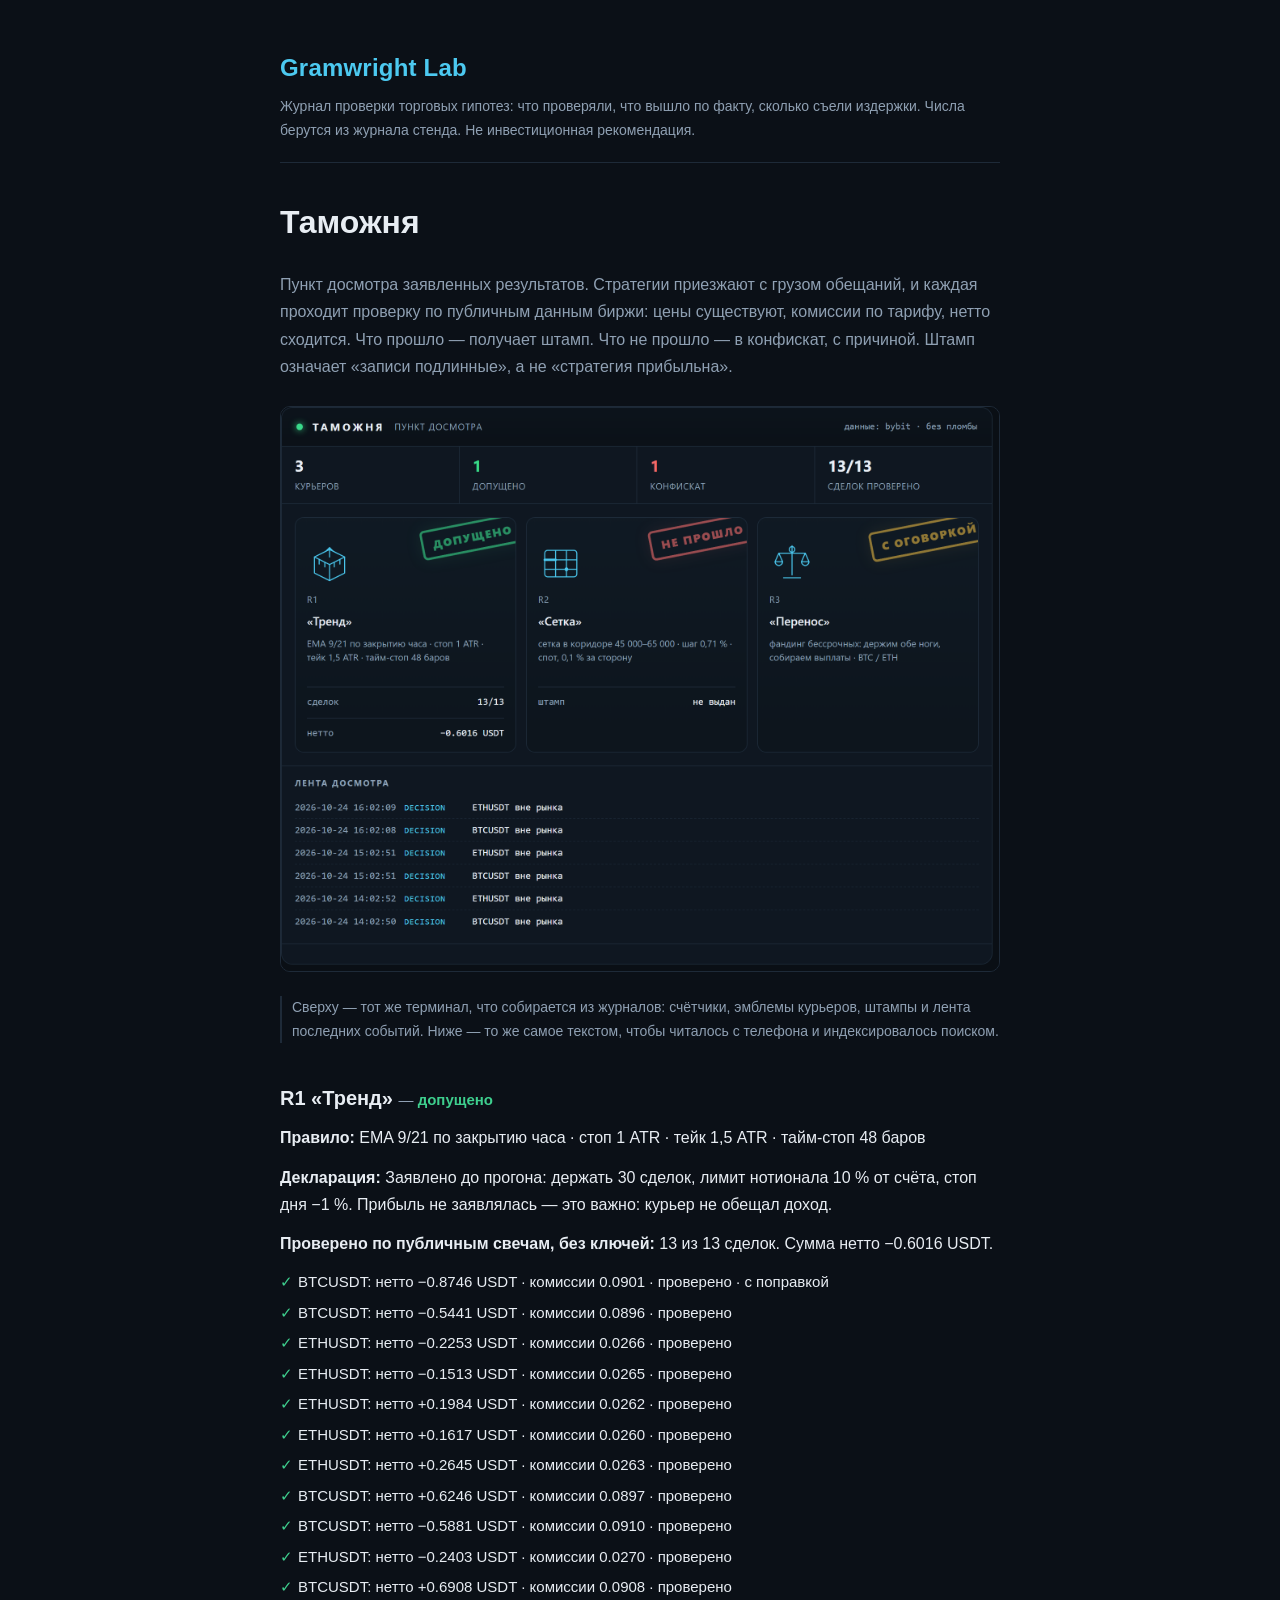
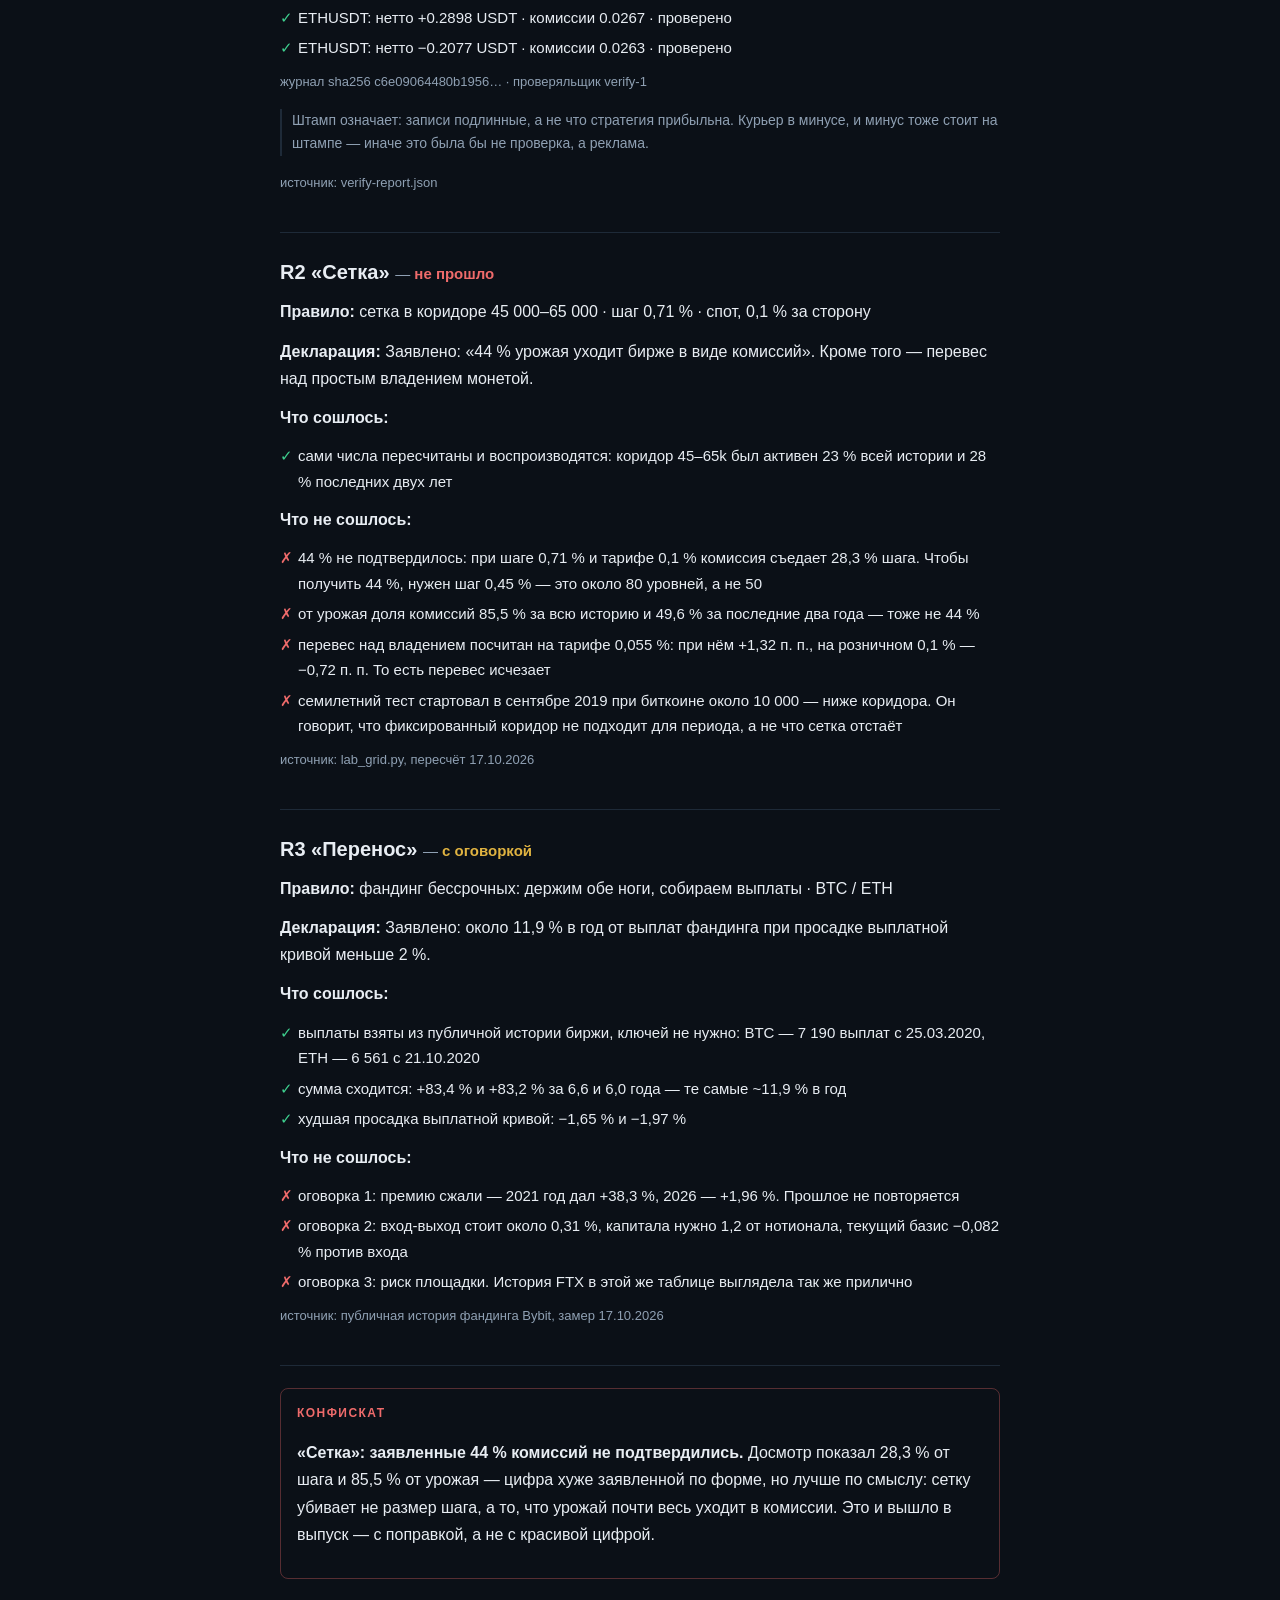
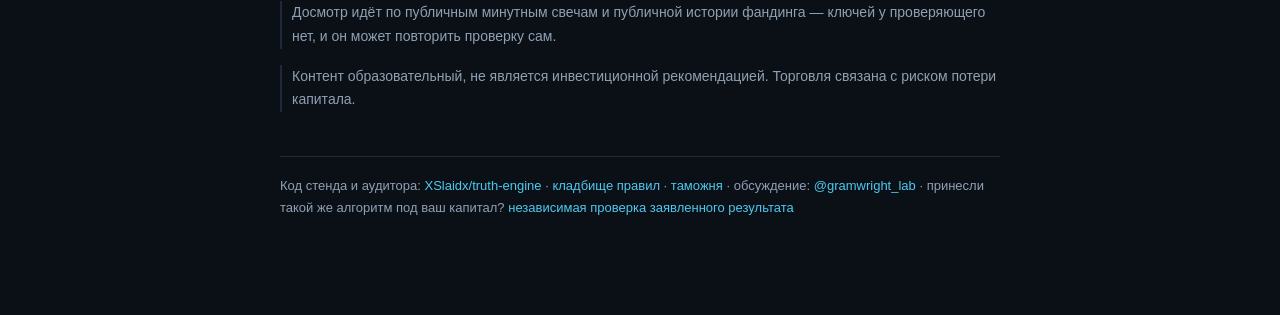
==== commit 4279457b: "lab: таможня — свежие числа досмотра" ====
--- a/docs/customs.html
+++ b/docs/customs.html
@@ -16,7 +16,7 @@
   <h1><a href="index.html">Gramwright Lab</a></h1>
   <p>Журнал проверки торговых гипотез: что проверяли, что вышло по факту, сколько съели издержки. Числа берутся из журнала стенда. Не инвестиционная рекомендация.</p>
 </header>
-<h1>Таможня</h1><p class="intro">Пункт досмотра заявленных результатов. Стратегии приезжают с грузом обещаний, и каждая проходит проверку по публичным данным биржи: цены существуют, комиссии по тарифу, нетто сходится. Что прошло — получает штамп. Что не прошло — в конфискат, с причиной. Штамп означает «записи подлинные», а не «стратегия прибыльна».</p><p><img src="img/customs.png" alt="Терминал досмотра: три курьера, штампы, лента событий" style="width:100%;height:auto;border:1px solid var(--line);border-radius:10px"></p><p class="c-note">Сверху — тот же терминал, что собирается из журналов: счётчики, эмблемы курьеров, штампы и лента последних событий. Ниже — то же самое текстом, чтобы читалось с телефона и индексировалось поиском.</p><article><h2>R1 «Тренд» <span class="verdict">— <span class="c-ok">допущено</span></span></h2><p><strong>Правило:</strong> EMA 9/21 по закрытию часа · стоп 1 ATR · тейк 1,5 ATR · тайм-стоп 48 баров</p><p><strong>Декларация:</strong> Заявлено до прогона: держать 30 сделок, лимит нотионала 10 % от счёта, стоп дня −1 %. Прибыль не заявлялась — это важно: курьер не обещал доход.</p><p><strong>Проверено по публичным свечам, без ключей:</strong> 13 из 13 сделок. Сумма нетто −0.6016 USDT.</p><ul class="c-chk"><li class="y">BTCUSDT: нетто −0.8746 USDT · комиссии 0.0901 · проверено · с поправкой</li><li class="y">BTCUSDT: нетто −0.5441 USDT · комиссии 0.0896 · проверено</li><li class="y">ETHUSDT: нетто −0.2253 USDT · комиссии 0.0266 · проверено</li><li class="y">ETHUSDT: нетто −0.1513 USDT · комиссии 0.0265 · проверено</li><li class="y">ETHUSDT: нетто +0.1984 USDT · комиссии 0.0262 · проверено</li><li class="y">ETHUSDT: нетто +0.1617 USDT · комиссии 0.0260 · проверено</li><li class="y">ETHUSDT: нетто +0.2645 USDT · комиссии 0.0263 · проверено</li><li class="y">BTCUSDT: нетто +0.6246 USDT · комиссии 0.0897 · проверено</li><li class="y">BTCUSDT: нетто −0.5881 USDT · комиссии 0.0910 · проверено</li><li class="y">ETHUSDT: нетто −0.2403 USDT · комиссии 0.0270 · проверено</li><li class="y">BTCUSDT: нетто +0.6908 USDT · комиссии 0.0908 · проверено</li><li class="y">ETHUSDT: нетто +0.2898 USDT · комиссии 0.0267 · проверено</li><li class="y">ETHUSDT: нетто −0.2077 USDT · комиссии 0.0263 · проверено</li></ul><p class="tags">журнал sha256 5ee3adb1ef1beb03… · проверяльщик verify-1</p><p class="c-note">Штамп означает: записи подлинные, а не что стратегия прибыльна. Курьер в минусе, и минус тоже стоит на штампе — иначе это была бы не проверка, а реклама.</p><p class="tags">источник: verify-report.json</p></article><article><h2>R2 «Сетка» <span class="verdict">— <span class="c-bad">не прошло</span></span></h2><p><strong>Правило:</strong> сетка в коридоре 45 000–65 000 · шаг 0,71 % · спот, 0,1 % за сторону</p><p><strong>Декларация:</strong> Заявлено: «44 % урожая уходит бирже в виде комиссий». Кроме того — перевес над простым владением монетой.</p><p><strong>Что сошлось:</strong></p><ul class="c-chk"><li class="y">сами числа пересчитаны и воспроизводятся: коридор 45–65k был активен 23 % всей истории и 28 % последних двух лет</li></ul><p><strong>Что не сошлось:</strong></p><ul class="c-chk"><li class="n">44 % не подтвердилось: при шаге 0,71 % и тарифе 0,1 % комиссия съедает 28,3 % шага. Чтобы получить 44 %, нужен шаг 0,45 % — это около 80 уровней, а не 50</li><li class="n">от урожая доля комиссий 85,5 % за всю историю и 49,6 % за последние два года — тоже не 44 %</li><li class="n">перевес над владением посчитан на тарифе 0,055 %: при нём +1,32 п. п., на розничном 0,1 % — −0,72 п. п. То есть перевес исчезает</li><li class="n">семилетний тест стартовал в сентябре 2019 при биткоине около 10 000 — ниже коридора. Он говорит, что фиксированный коридор не подходит для периода, а не что сетка отстаёт</li></ul><p class="tags">источник: lab_grid.py, пересчёт 17.10.2026</p></article><article><h2>R3 «Перенос» <span class="verdict">— <span class="c-warn">с оговоркой</span></span></h2><p><strong>Правило:</strong> фандинг бессрочных: держим обе ноги, собираем выплаты · BTC / ETH</p><p><strong>Декларация:</strong> Заявлено: около 11,9 % в год от выплат фандинга при просадке выплатной кривой меньше 2 %.</p><p><strong>Что сошлось:</strong></p><ul class="c-chk"><li class="y">выплаты взяты из публичной истории биржи, ключей не нужно: BTC — 7 190 выплат с 25.03.2020, ETH — 6 561 с 21.10.2020</li><li class="y">сумма сходится: +83,4 % и +83,2 % за 6,6 и 6,0 года — те самые ~11,9 % в год</li><li class="y">худшая просадка выплатной кривой: −1,65 % и −1,97 %</li></ul><p><strong>Что не сошлось:</strong></p><ul class="c-chk"><li class="n">оговорка 1: премию сжали — 2021 год дал +38,3 %, 2026 — +1,96 %. Прошлое не повторяется</li><li class="n">оговорка 2: вход-выход стоит около 0,31 %, капитала нужно 1,2 от нотионала, текущий базис −0,082 % против входа</li><li class="n">оговорка 3: риск площадки. История FTX в этой же таблице выглядела так же прилично</li></ul><p class="tags">источник: публичная история фандинга Bybit, замер 17.10.2026</p></article><div class="c-conf"><h3>Конфискат</h3><p><strong>«Сетка»: заявленные 44 % комиссий не подтвердились.</strong> Досмотр показал 28,3 % от шага и 85,5 % от урожая — цифра хуже заявленной по форме, но лучше по смыслу: сетку убивает не размер шага, а то, что урожай почти весь уходит в комиссии. Это и вышло в выпуск — с поправкой, а не с красивой цифрой.</p></div><p class="c-note">Досмотр идёт по публичным минутным свечам и публичной истории фандинга — ключей у проверяющего нет, и он может повторить проверку сам.</p><p class="c-note">Контент образовательный, не является инвестиционной рекомендацией. Торговля связана с риском потери капитала.</p>
+<h1>Таможня</h1><p class="intro">Пункт досмотра заявленных результатов. Стратегии приезжают с грузом обещаний, и каждая проходит проверку по публичным данным биржи: цены существуют, комиссии по тарифу, нетто сходится. Что прошло — получает штамп. Что не прошло — в конфискат, с причиной. Штамп означает «записи подлинные», а не «стратегия прибыльна».</p><p><img src="img/customs.png" alt="Терминал досмотра: три курьера, штампы, лента событий" style="width:100%;height:auto;border:1px solid var(--line);border-radius:10px"></p><p class="c-note">Сверху — тот же терминал, что собирается из журналов: счётчики, эмблемы курьеров, штампы и лента последних событий. Ниже — то же самое текстом, чтобы читалось с телефона и индексировалось поиском.</p><article><h2>R1 «Тренд» <span class="verdict">— <span class="c-ok">допущено</span></span></h2><p><strong>Правило:</strong> EMA 9/21 по закрытию часа · стоп 1 ATR · тейк 1,5 ATR · тайм-стоп 48 баров</p><p><strong>Декларация:</strong> Заявлено до прогона: держать 30 сделок, лимит нотионала 10 % от счёта, стоп дня −1 %. Прибыль не заявлялась — это важно: курьер не обещал доход.</p><p><strong>Проверено по публичным свечам, без ключей:</strong> 13 из 13 сделок. Сумма нетто −0.6016 USDT.</p><ul class="c-chk"><li class="y">BTCUSDT: нетто −0.8746 USDT · комиссии 0.0901 · проверено · с поправкой</li><li class="y">BTCUSDT: нетто −0.5441 USDT · комиссии 0.0896 · проверено</li><li class="y">ETHUSDT: нетто −0.2253 USDT · комиссии 0.0266 · проверено</li><li class="y">ETHUSDT: нетто −0.1513 USDT · комиссии 0.0265 · проверено</li><li class="y">ETHUSDT: нетто +0.1984 USDT · комиссии 0.0262 · проверено</li><li class="y">ETHUSDT: нетто +0.1617 USDT · комиссии 0.0260 · проверено</li><li class="y">ETHUSDT: нетто +0.2645 USDT · комиссии 0.0263 · проверено</li><li class="y">BTCUSDT: нетто +0.6246 USDT · комиссии 0.0897 · проверено</li><li class="y">BTCUSDT: нетто −0.5881 USDT · комиссии 0.0910 · проверено</li><li class="y">ETHUSDT: нетто −0.2403 USDT · комиссии 0.0270 · проверено</li><li class="y">BTCUSDT: нетто +0.6908 USDT · комиссии 0.0908 · проверено</li><li class="y">ETHUSDT: нетто +0.2898 USDT · комиссии 0.0267 · проверено</li><li class="y">ETHUSDT: нетто −0.2077 USDT · комиссии 0.0263 · проверено</li></ul><p class="tags">журнал sha256 c6e09064480b1956… · проверяльщик verify-1</p><p class="c-note">Штамп означает: записи подлинные, а не что стратегия прибыльна. Курьер в минусе, и минус тоже стоит на штампе — иначе это была бы не проверка, а реклама.</p><p class="tags">источник: verify-report.json</p></article><article><h2>R2 «Сетка» <span class="verdict">— <span class="c-bad">не прошло</span></span></h2><p><strong>Правило:</strong> сетка в коридоре 45 000–65 000 · шаг 0,71 % · спот, 0,1 % за сторону</p><p><strong>Декларация:</strong> Заявлено: «44 % урожая уходит бирже в виде комиссий». Кроме того — перевес над простым владением монетой.</p><p><strong>Что сошлось:</strong></p><ul class="c-chk"><li class="y">сами числа пересчитаны и воспроизводятся: коридор 45–65k был активен 23 % всей истории и 28 % последних двух лет</li></ul><p><strong>Что не сошлось:</strong></p><ul class="c-chk"><li class="n">44 % не подтвердилось: при шаге 0,71 % и тарифе 0,1 % комиссия съедает 28,3 % шага. Чтобы получить 44 %, нужен шаг 0,45 % — это около 80 уровней, а не 50</li><li class="n">от урожая доля комиссий 85,5 % за всю историю и 49,6 % за последние два года — тоже не 44 %</li><li class="n">перевес над владением посчитан на тарифе 0,055 %: при нём +1,32 п. п., на розничном 0,1 % — −0,72 п. п. То есть перевес исчезает</li><li class="n">семилетний тест стартовал в сентябре 2019 при биткоине около 10 000 — ниже коридора. Он говорит, что фиксированный коридор не подходит для периода, а не что сетка отстаёт</li></ul><p class="tags">источник: lab_grid.py, пересчёт 17.10.2026</p></article><article><h2>R3 «Перенос» <span class="verdict">— <span class="c-warn">с оговоркой</span></span></h2><p><strong>Правило:</strong> фандинг бессрочных: держим обе ноги, собираем выплаты · BTC / ETH</p><p><strong>Декларация:</strong> Заявлено: около 11,9 % в год от выплат фандинга при просадке выплатной кривой меньше 2 %.</p><p><strong>Что сошлось:</strong></p><ul class="c-chk"><li class="y">выплаты взяты из публичной истории биржи, ключей не нужно: BTC — 7 190 выплат с 25.03.2020, ETH — 6 561 с 21.10.2020</li><li class="y">сумма сходится: +83,4 % и +83,2 % за 6,6 и 6,0 года — те самые ~11,9 % в год</li><li class="y">худшая просадка выплатной кривой: −1,65 % и −1,97 %</li></ul><p><strong>Что не сошлось:</strong></p><ul class="c-chk"><li class="n">оговорка 1: премию сжали — 2021 год дал +38,3 %, 2026 — +1,96 %. Прошлое не повторяется</li><li class="n">оговорка 2: вход-выход стоит около 0,31 %, капитала нужно 1,2 от нотионала, текущий базис −0,082 % против входа</li><li class="n">оговорка 3: риск площадки. История FTX в этой же таблице выглядела так же прилично</li></ul><p class="tags">источник: публичная история фандинга Bybit, замер 17.10.2026</p></article><div class="c-conf"><h3>Конфискат</h3><p><strong>«Сетка»: заявленные 44 % комиссий не подтвердились.</strong> Досмотр показал 28,3 % от шага и 85,5 % от урожая — цифра хуже заявленной по форме, но лучше по смыслу: сетку убивает не размер шага, а то, что урожай почти весь уходит в комиссии. Это и вышло в выпуск — с поправкой, а не с красивой цифрой.</p></div><p class="c-note">Досмотр идёт по публичным минутным свечам и публичной истории фандинга — ключей у проверяющего нет, и он может повторить проверку сам.</p><p class="c-note">Контент образовательный, не является инвестиционной рекомендацией. Торговля связана с риском потери капитала.</p>
 <footer class="site">
   Код стенда и аудитора: <a href="https://github.com/XSlaidx/truth-engine">XSlaidx/truth-engine</a>
   &middot; <a href="graveyard.html">кладбище правил</a>
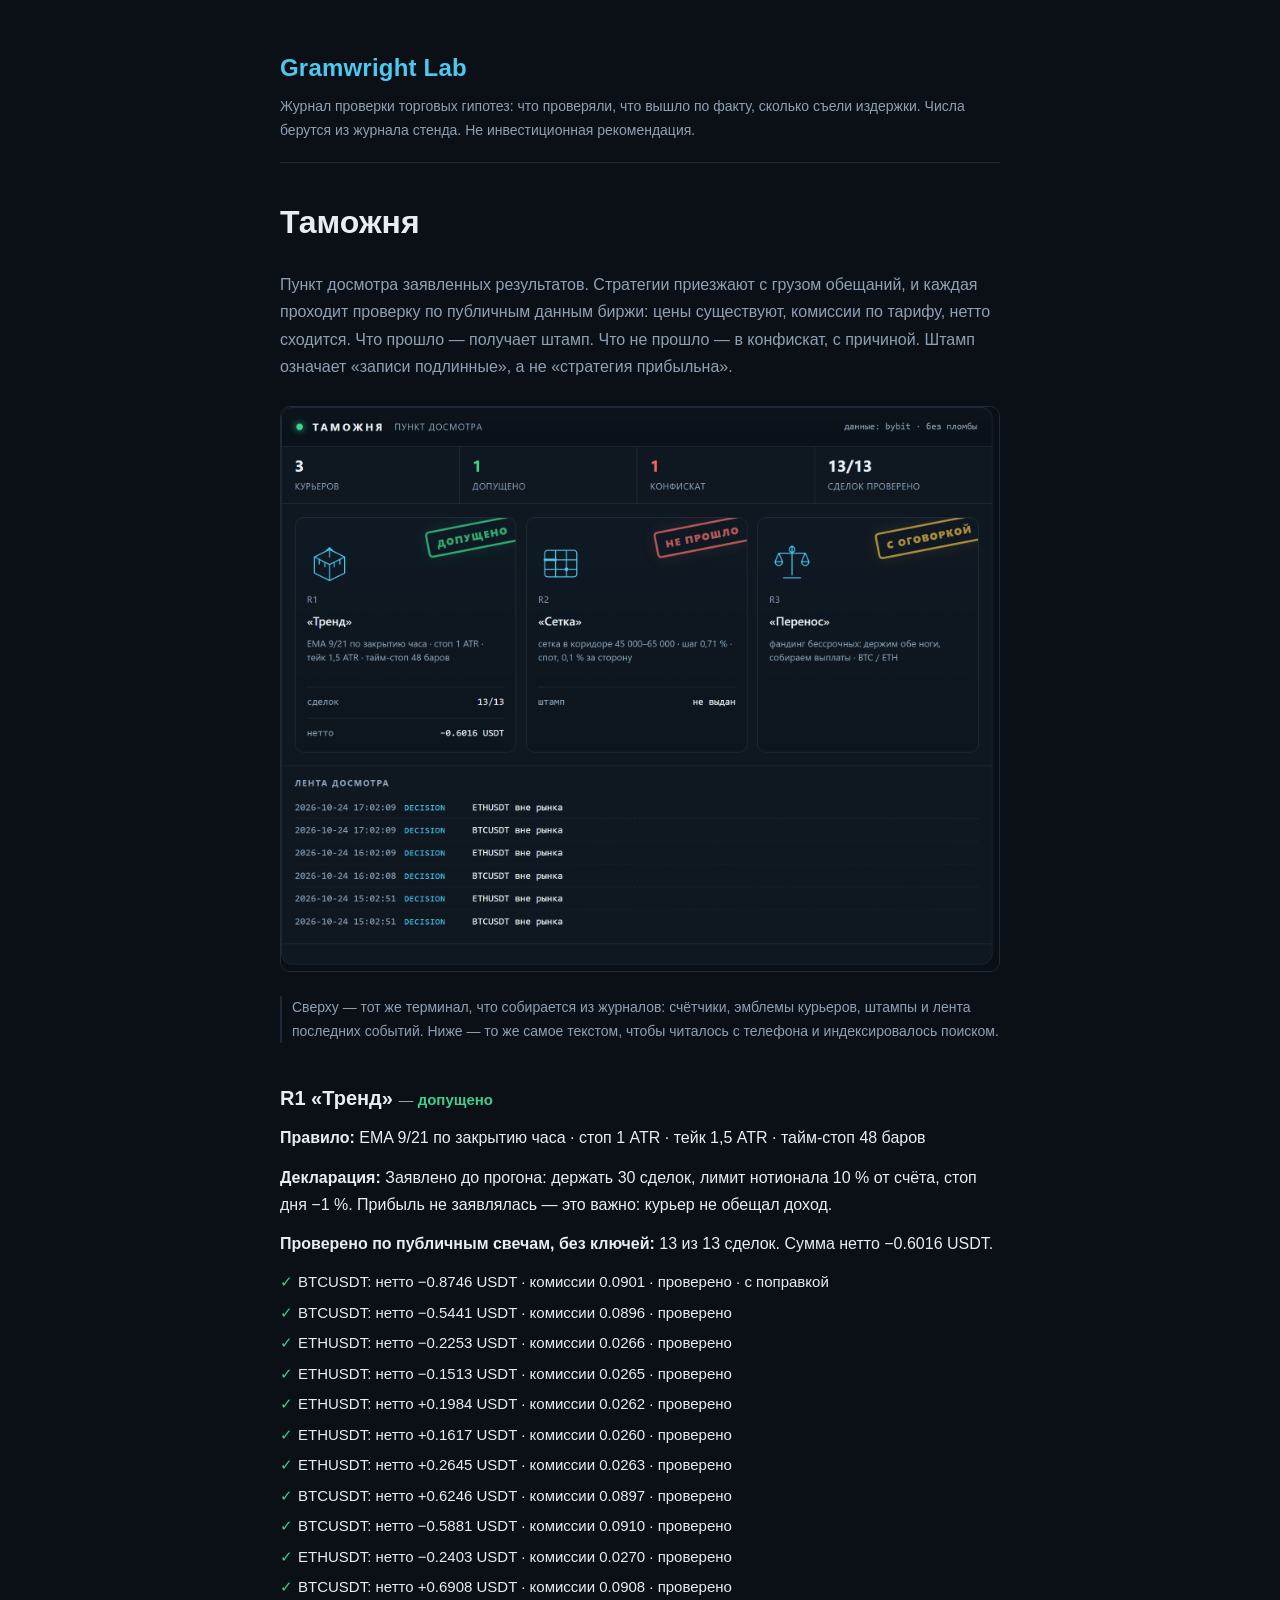
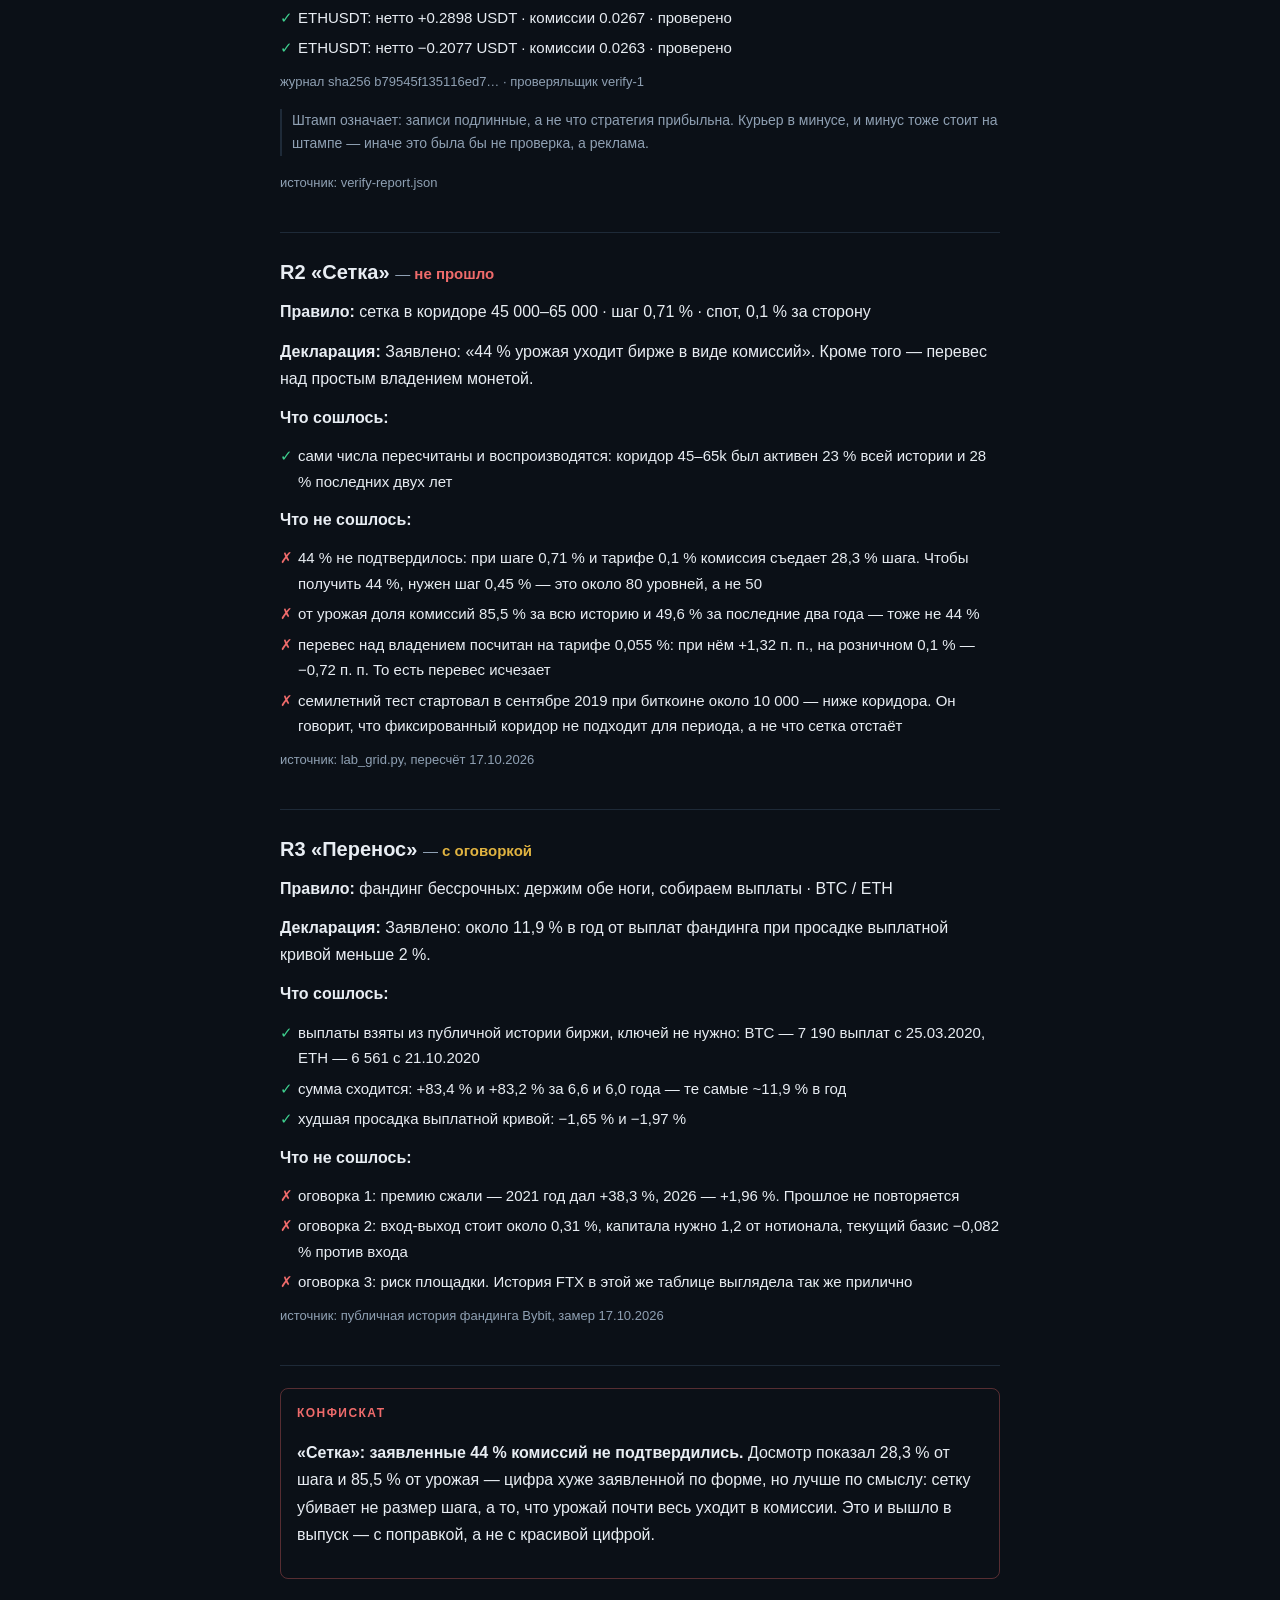
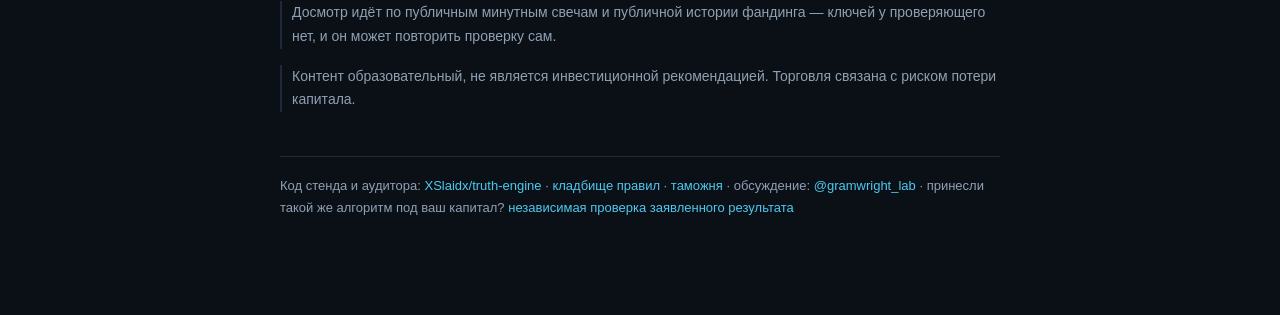
==== commit 2332b9a3: "lab: таможня — свежие числа досмотра" ====
--- a/docs/customs.html
+++ b/docs/customs.html
@@ -16,7 +16,7 @@
   <h1><a href="index.html">Gramwright Lab</a></h1>
   <p>Журнал проверки торговых гипотез: что проверяли, что вышло по факту, сколько съели издержки. Числа берутся из журнала стенда. Не инвестиционная рекомендация.</p>
 </header>
-<h1>Таможня</h1><p class="intro">Пункт досмотра заявленных результатов. Стратегии приезжают с грузом обещаний, и каждая проходит проверку по публичным данным биржи: цены существуют, комиссии по тарифу, нетто сходится. Что прошло — получает штамп. Что не прошло — в конфискат, с причиной. Штамп означает «записи подлинные», а не «стратегия прибыльна».</p><p><img src="img/customs.png" alt="Терминал досмотра: три курьера, штампы, лента событий" style="width:100%;height:auto;border:1px solid var(--line);border-radius:10px"></p><p class="c-note">Сверху — тот же терминал, что собирается из журналов: счётчики, эмблемы курьеров, штампы и лента последних событий. Ниже — то же самое текстом, чтобы читалось с телефона и индексировалось поиском.</p><article><h2>R1 «Тренд» <span class="verdict">— <span class="c-ok">допущено</span></span></h2><p><strong>Правило:</strong> EMA 9/21 по закрытию часа · стоп 1 ATR · тейк 1,5 ATR · тайм-стоп 48 баров</p><p><strong>Декларация:</strong> Заявлено до прогона: держать 30 сделок, лимит нотионала 10 % от счёта, стоп дня −1 %. Прибыль не заявлялась — это важно: курьер не обещал доход.</p><p><strong>Проверено по публичным свечам, без ключей:</strong> 13 из 13 сделок. Сумма нетто −0.6016 USDT.</p><ul class="c-chk"><li class="y">BTCUSDT: нетто −0.8746 USDT · комиссии 0.0901 · проверено · с поправкой</li><li class="y">BTCUSDT: нетто −0.5441 USDT · комиссии 0.0896 · проверено</li><li class="y">ETHUSDT: нетто −0.2253 USDT · комиссии 0.0266 · проверено</li><li class="y">ETHUSDT: нетто −0.1513 USDT · комиссии 0.0265 · проверено</li><li class="y">ETHUSDT: нетто +0.1984 USDT · комиссии 0.0262 · проверено</li><li class="y">ETHUSDT: нетто +0.1617 USDT · комиссии 0.0260 · проверено</li><li class="y">ETHUSDT: нетто +0.2645 USDT · комиссии 0.0263 · проверено</li><li class="y">BTCUSDT: нетто +0.6246 USDT · комиссии 0.0897 · проверено</li><li class="y">BTCUSDT: нетто −0.5881 USDT · комиссии 0.0910 · проверено</li><li class="y">ETHUSDT: нетто −0.2403 USDT · комиссии 0.0270 · проверено</li><li class="y">BTCUSDT: нетто +0.6908 USDT · комиссии 0.0908 · проверено</li><li class="y">ETHUSDT: нетто +0.2898 USDT · комиссии 0.0267 · проверено</li><li class="y">ETHUSDT: нетто −0.2077 USDT · комиссии 0.0263 · проверено</li></ul><p class="tags">журнал sha256 c6e09064480b1956… · проверяльщик verify-1</p><p class="c-note">Штамп означает: записи подлинные, а не что стратегия прибыльна. Курьер в минусе, и минус тоже стоит на штампе — иначе это была бы не проверка, а реклама.</p><p class="tags">источник: verify-report.json</p></article><article><h2>R2 «Сетка» <span class="verdict">— <span class="c-bad">не прошло</span></span></h2><p><strong>Правило:</strong> сетка в коридоре 45 000–65 000 · шаг 0,71 % · спот, 0,1 % за сторону</p><p><strong>Декларация:</strong> Заявлено: «44 % урожая уходит бирже в виде комиссий». Кроме того — перевес над простым владением монетой.</p><p><strong>Что сошлось:</strong></p><ul class="c-chk"><li class="y">сами числа пересчитаны и воспроизводятся: коридор 45–65k был активен 23 % всей истории и 28 % последних двух лет</li></ul><p><strong>Что не сошлось:</strong></p><ul class="c-chk"><li class="n">44 % не подтвердилось: при шаге 0,71 % и тарифе 0,1 % комиссия съедает 28,3 % шага. Чтобы получить 44 %, нужен шаг 0,45 % — это около 80 уровней, а не 50</li><li class="n">от урожая доля комиссий 85,5 % за всю историю и 49,6 % за последние два года — тоже не 44 %</li><li class="n">перевес над владением посчитан на тарифе 0,055 %: при нём +1,32 п. п., на розничном 0,1 % — −0,72 п. п. То есть перевес исчезает</li><li class="n">семилетний тест стартовал в сентябре 2019 при биткоине около 10 000 — ниже коридора. Он говорит, что фиксированный коридор не подходит для периода, а не что сетка отстаёт</li></ul><p class="tags">источник: lab_grid.py, пересчёт 17.10.2026</p></article><article><h2>R3 «Перенос» <span class="verdict">— <span class="c-warn">с оговоркой</span></span></h2><p><strong>Правило:</strong> фандинг бессрочных: держим обе ноги, собираем выплаты · BTC / ETH</p><p><strong>Декларация:</strong> Заявлено: около 11,9 % в год от выплат фандинга при просадке выплатной кривой меньше 2 %.</p><p><strong>Что сошлось:</strong></p><ul class="c-chk"><li class="y">выплаты взяты из публичной истории биржи, ключей не нужно: BTC — 7 190 выплат с 25.03.2020, ETH — 6 561 с 21.10.2020</li><li class="y">сумма сходится: +83,4 % и +83,2 % за 6,6 и 6,0 года — те самые ~11,9 % в год</li><li class="y">худшая просадка выплатной кривой: −1,65 % и −1,97 %</li></ul><p><strong>Что не сошлось:</strong></p><ul class="c-chk"><li class="n">оговорка 1: премию сжали — 2021 год дал +38,3 %, 2026 — +1,96 %. Прошлое не повторяется</li><li class="n">оговорка 2: вход-выход стоит около 0,31 %, капитала нужно 1,2 от нотионала, текущий базис −0,082 % против входа</li><li class="n">оговорка 3: риск площадки. История FTX в этой же таблице выглядела так же прилично</li></ul><p class="tags">источник: публичная история фандинга Bybit, замер 17.10.2026</p></article><div class="c-conf"><h3>Конфискат</h3><p><strong>«Сетка»: заявленные 44 % комиссий не подтвердились.</strong> Досмотр показал 28,3 % от шага и 85,5 % от урожая — цифра хуже заявленной по форме, но лучше по смыслу: сетку убивает не размер шага, а то, что урожай почти весь уходит в комиссии. Это и вышло в выпуск — с поправкой, а не с красивой цифрой.</p></div><p class="c-note">Досмотр идёт по публичным минутным свечам и публичной истории фандинга — ключей у проверяющего нет, и он может повторить проверку сам.</p><p class="c-note">Контент образовательный, не является инвестиционной рекомендацией. Торговля связана с риском потери капитала.</p>
+<h1>Таможня</h1><p class="intro">Пункт досмотра заявленных результатов. Стратегии приезжают с грузом обещаний, и каждая проходит проверку по публичным данным биржи: цены существуют, комиссии по тарифу, нетто сходится. Что прошло — получает штамп. Что не прошло — в конфискат, с причиной. Штамп означает «записи подлинные», а не «стратегия прибыльна».</p><p><img src="img/customs.png" alt="Терминал досмотра: три курьера, штампы, лента событий" style="width:100%;height:auto;border:1px solid var(--line);border-radius:10px"></p><p class="c-note">Сверху — тот же терминал, что собирается из журналов: счётчики, эмблемы курьеров, штампы и лента последних событий. Ниже — то же самое текстом, чтобы читалось с телефона и индексировалось поиском.</p><article><h2>R1 «Тренд» <span class="verdict">— <span class="c-ok">допущено</span></span></h2><p><strong>Правило:</strong> EMA 9/21 по закрытию часа · стоп 1 ATR · тейк 1,5 ATR · тайм-стоп 48 баров</p><p><strong>Декларация:</strong> Заявлено до прогона: держать 30 сделок, лимит нотионала 10 % от счёта, стоп дня −1 %. Прибыль не заявлялась — это важно: курьер не обещал доход.</p><p><strong>Проверено по публичным свечам, без ключей:</strong> 13 из 13 сделок. Сумма нетто −0.6016 USDT.</p><ul class="c-chk"><li class="y">BTCUSDT: нетто −0.8746 USDT · комиссии 0.0901 · проверено · с поправкой</li><li class="y">BTCUSDT: нетто −0.5441 USDT · комиссии 0.0896 · проверено</li><li class="y">ETHUSDT: нетто −0.2253 USDT · комиссии 0.0266 · проверено</li><li class="y">ETHUSDT: нетто −0.1513 USDT · комиссии 0.0265 · проверено</li><li class="y">ETHUSDT: нетто +0.1984 USDT · комиссии 0.0262 · проверено</li><li class="y">ETHUSDT: нетто +0.1617 USDT · комиссии 0.0260 · проверено</li><li class="y">ETHUSDT: нетто +0.2645 USDT · комиссии 0.0263 · проверено</li><li class="y">BTCUSDT: нетто +0.6246 USDT · комиссии 0.0897 · проверено</li><li class="y">BTCUSDT: нетто −0.5881 USDT · комиссии 0.0910 · проверено</li><li class="y">ETHUSDT: нетто −0.2403 USDT · комиссии 0.0270 · проверено</li><li class="y">BTCUSDT: нетто +0.6908 USDT · комиссии 0.0908 · проверено</li><li class="y">ETHUSDT: нетто +0.2898 USDT · комиссии 0.0267 · проверено</li><li class="y">ETHUSDT: нетто −0.2077 USDT · комиссии 0.0263 · проверено</li></ul><p class="tags">журнал sha256 b79545f135116ed7… · проверяльщик verify-1</p><p class="c-note">Штамп означает: записи подлинные, а не что стратегия прибыльна. Курьер в минусе, и минус тоже стоит на штампе — иначе это была бы не проверка, а реклама.</p><p class="tags">источник: verify-report.json</p></article><article><h2>R2 «Сетка» <span class="verdict">— <span class="c-bad">не прошло</span></span></h2><p><strong>Правило:</strong> сетка в коридоре 45 000–65 000 · шаг 0,71 % · спот, 0,1 % за сторону</p><p><strong>Декларация:</strong> Заявлено: «44 % урожая уходит бирже в виде комиссий». Кроме того — перевес над простым владением монетой.</p><p><strong>Что сошлось:</strong></p><ul class="c-chk"><li class="y">сами числа пересчитаны и воспроизводятся: коридор 45–65k был активен 23 % всей истории и 28 % последних двух лет</li></ul><p><strong>Что не сошлось:</strong></p><ul class="c-chk"><li class="n">44 % не подтвердилось: при шаге 0,71 % и тарифе 0,1 % комиссия съедает 28,3 % шага. Чтобы получить 44 %, нужен шаг 0,45 % — это около 80 уровней, а не 50</li><li class="n">от урожая доля комиссий 85,5 % за всю историю и 49,6 % за последние два года — тоже не 44 %</li><li class="n">перевес над владением посчитан на тарифе 0,055 %: при нём +1,32 п. п., на розничном 0,1 % — −0,72 п. п. То есть перевес исчезает</li><li class="n">семилетний тест стартовал в сентябре 2019 при биткоине около 10 000 — ниже коридора. Он говорит, что фиксированный коридор не подходит для периода, а не что сетка отстаёт</li></ul><p class="tags">источник: lab_grid.py, пересчёт 17.10.2026</p></article><article><h2>R3 «Перенос» <span class="verdict">— <span class="c-warn">с оговоркой</span></span></h2><p><strong>Правило:</strong> фандинг бессрочных: держим обе ноги, собираем выплаты · BTC / ETH</p><p><strong>Декларация:</strong> Заявлено: около 11,9 % в год от выплат фандинга при просадке выплатной кривой меньше 2 %.</p><p><strong>Что сошлось:</strong></p><ul class="c-chk"><li class="y">выплаты взяты из публичной истории биржи, ключей не нужно: BTC — 7 190 выплат с 25.03.2020, ETH — 6 561 с 21.10.2020</li><li class="y">сумма сходится: +83,4 % и +83,2 % за 6,6 и 6,0 года — те самые ~11,9 % в год</li><li class="y">худшая просадка выплатной кривой: −1,65 % и −1,97 %</li></ul><p><strong>Что не сошлось:</strong></p><ul class="c-chk"><li class="n">оговорка 1: премию сжали — 2021 год дал +38,3 %, 2026 — +1,96 %. Прошлое не повторяется</li><li class="n">оговорка 2: вход-выход стоит около 0,31 %, капитала нужно 1,2 от нотионала, текущий базис −0,082 % против входа</li><li class="n">оговорка 3: риск площадки. История FTX в этой же таблице выглядела так же прилично</li></ul><p class="tags">источник: публичная история фандинга Bybit, замер 17.10.2026</p></article><div class="c-conf"><h3>Конфискат</h3><p><strong>«Сетка»: заявленные 44 % комиссий не подтвердились.</strong> Досмотр показал 28,3 % от шага и 85,5 % от урожая — цифра хуже заявленной по форме, но лучше по смыслу: сетку убивает не размер шага, а то, что урожай почти весь уходит в комиссии. Это и вышло в выпуск — с поправкой, а не с красивой цифрой.</p></div><p class="c-note">Досмотр идёт по публичным минутным свечам и публичной истории фандинга — ключей у проверяющего нет, и он может повторить проверку сам.</p><p class="c-note">Контент образовательный, не является инвестиционной рекомендацией. Торговля связана с риском потери капитала.</p>
 <footer class="site">
   Код стенда и аудитора: <a href="https://github.com/XSlaidx/truth-engine">XSlaidx/truth-engine</a>
   &middot; <a href="graveyard.html">кладбище правил</a>
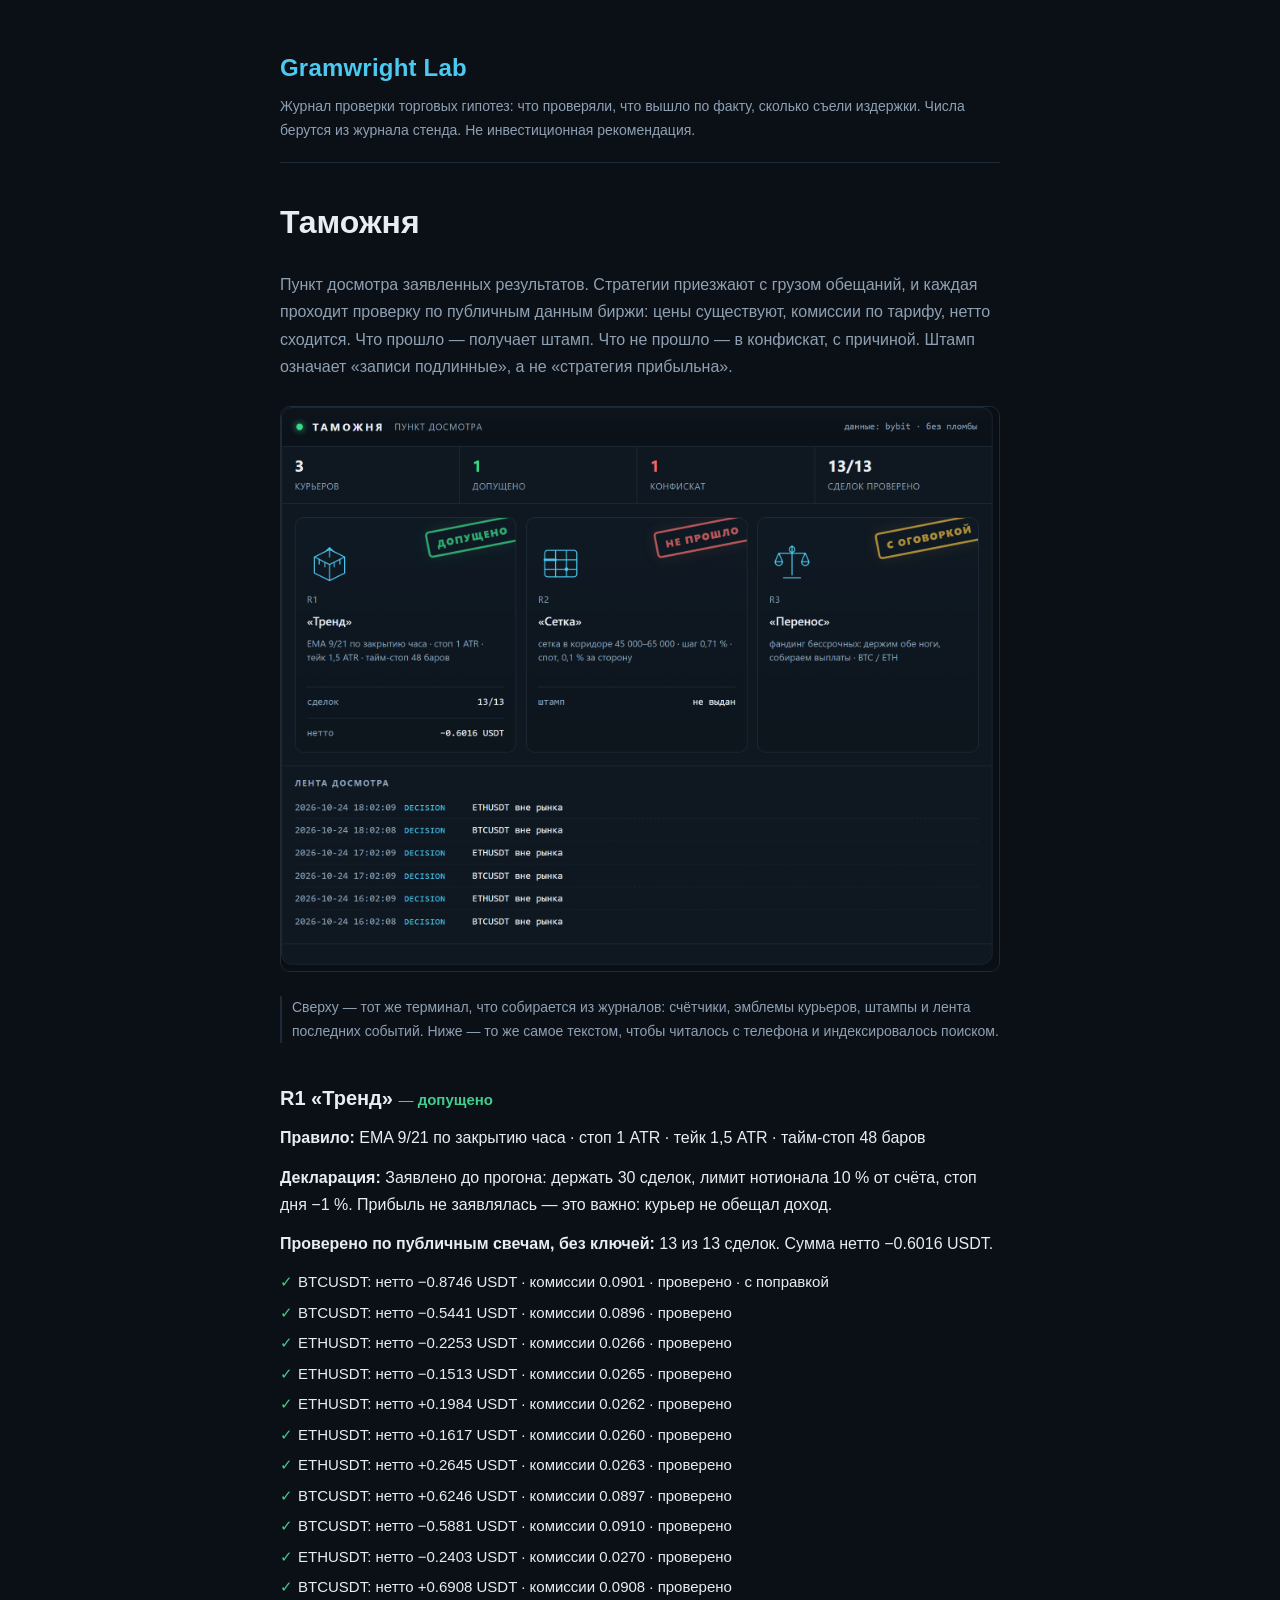
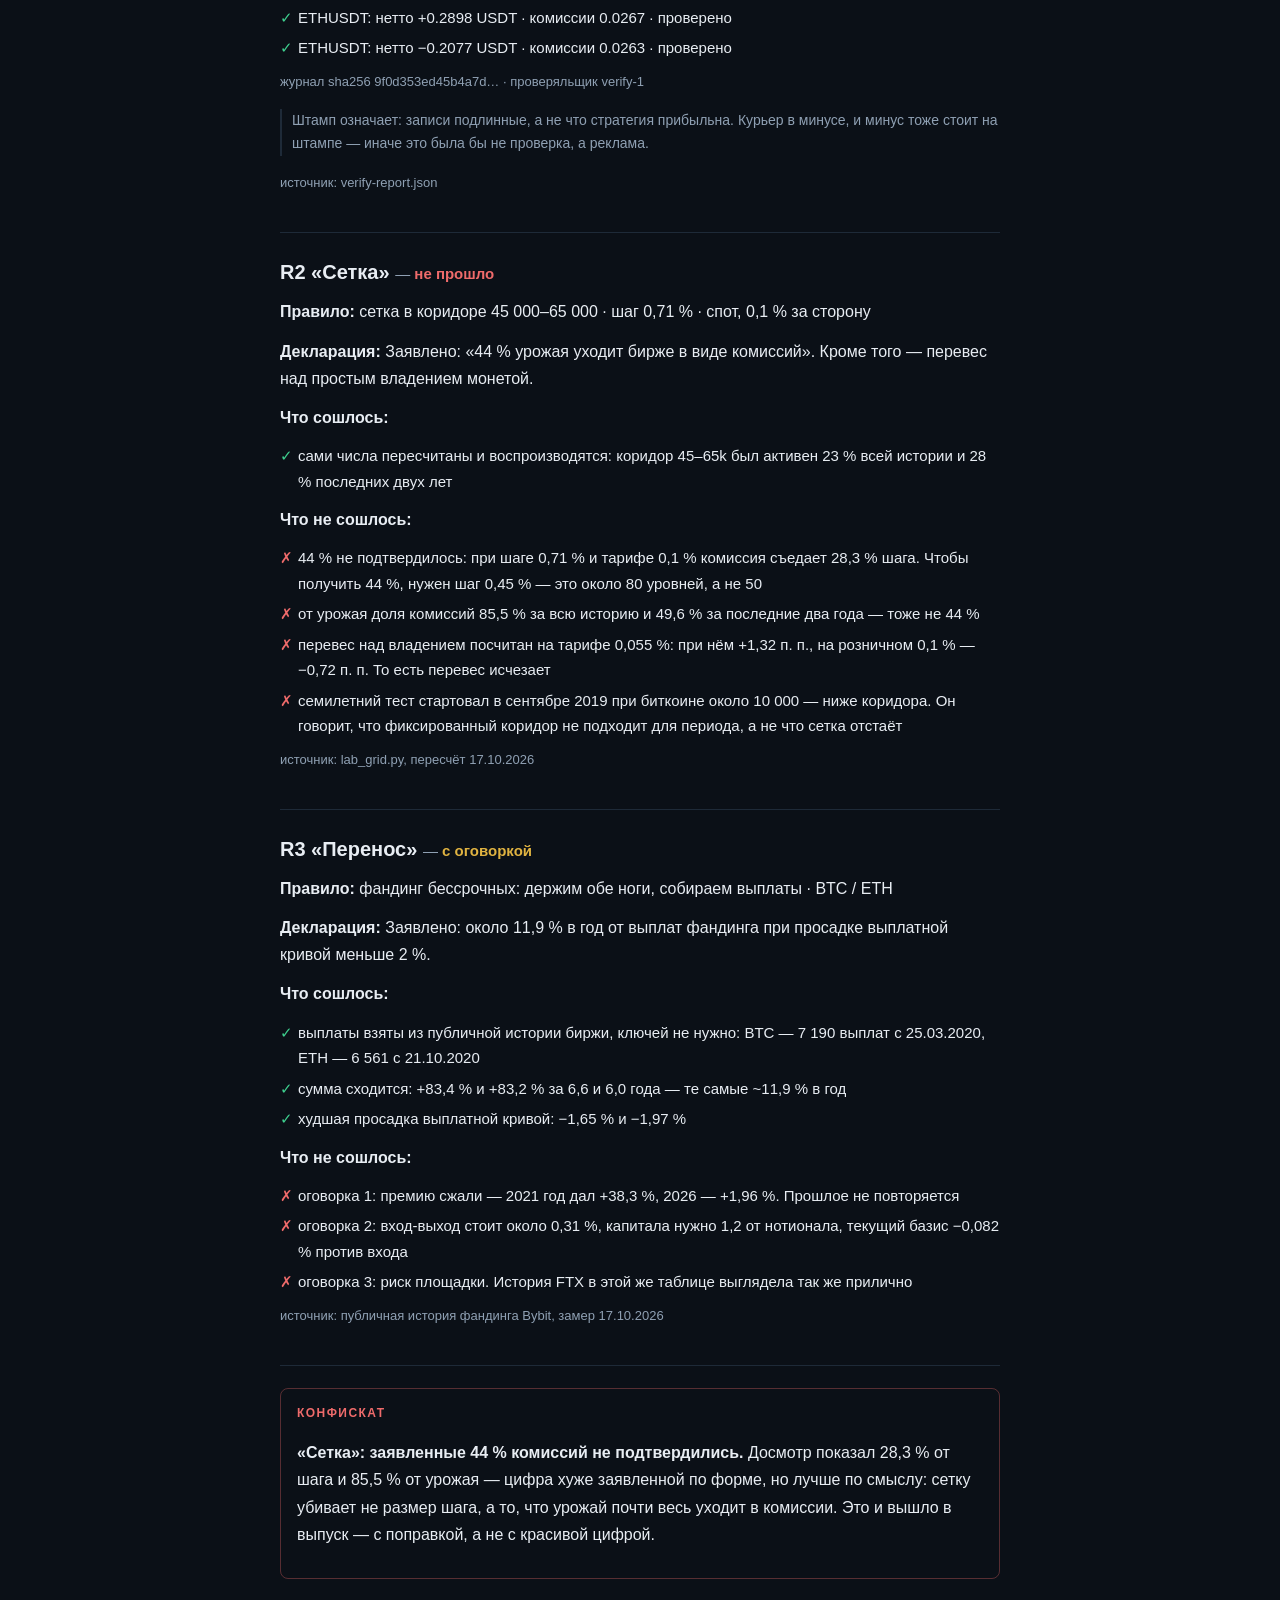
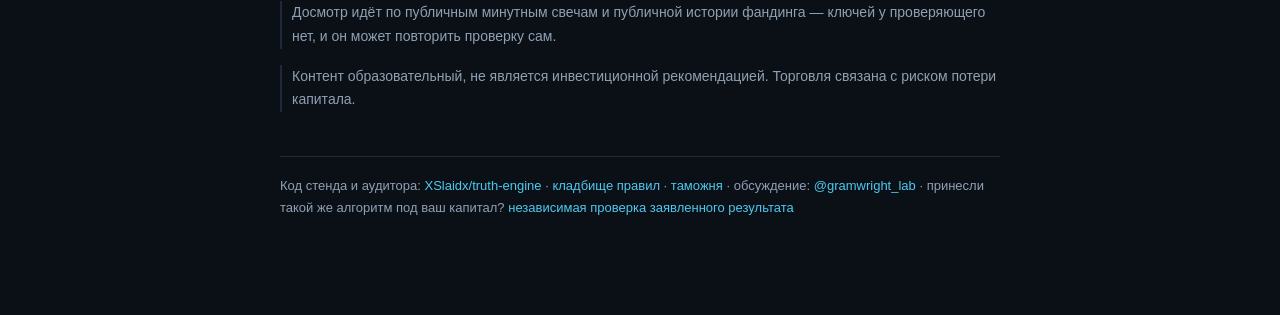
==== commit 0f14a67d: "lab: таможня — свежие числа досмотра" ====
--- a/docs/customs.html
+++ b/docs/customs.html
@@ -16,7 +16,7 @@
   <h1><a href="index.html">Gramwright Lab</a></h1>
   <p>Журнал проверки торговых гипотез: что проверяли, что вышло по факту, сколько съели издержки. Числа берутся из журнала стенда. Не инвестиционная рекомендация.</p>
 </header>
-<h1>Таможня</h1><p class="intro">Пункт досмотра заявленных результатов. Стратегии приезжают с грузом обещаний, и каждая проходит проверку по публичным данным биржи: цены существуют, комиссии по тарифу, нетто сходится. Что прошло — получает штамп. Что не прошло — в конфискат, с причиной. Штамп означает «записи подлинные», а не «стратегия прибыльна».</p><p><img src="img/customs.png" alt="Терминал досмотра: три курьера, штампы, лента событий" style="width:100%;height:auto;border:1px solid var(--line);border-radius:10px"></p><p class="c-note">Сверху — тот же терминал, что собирается из журналов: счётчики, эмблемы курьеров, штампы и лента последних событий. Ниже — то же самое текстом, чтобы читалось с телефона и индексировалось поиском.</p><article><h2>R1 «Тренд» <span class="verdict">— <span class="c-ok">допущено</span></span></h2><p><strong>Правило:</strong> EMA 9/21 по закрытию часа · стоп 1 ATR · тейк 1,5 ATR · тайм-стоп 48 баров</p><p><strong>Декларация:</strong> Заявлено до прогона: держать 30 сделок, лимит нотионала 10 % от счёта, стоп дня −1 %. Прибыль не заявлялась — это важно: курьер не обещал доход.</p><p><strong>Проверено по публичным свечам, без ключей:</strong> 13 из 13 сделок. Сумма нетто −0.6016 USDT.</p><ul class="c-chk"><li class="y">BTCUSDT: нетто −0.8746 USDT · комиссии 0.0901 · проверено · с поправкой</li><li class="y">BTCUSDT: нетто −0.5441 USDT · комиссии 0.0896 · проверено</li><li class="y">ETHUSDT: нетто −0.2253 USDT · комиссии 0.0266 · проверено</li><li class="y">ETHUSDT: нетто −0.1513 USDT · комиссии 0.0265 · проверено</li><li class="y">ETHUSDT: нетто +0.1984 USDT · комиссии 0.0262 · проверено</li><li class="y">ETHUSDT: нетто +0.1617 USDT · комиссии 0.0260 · проверено</li><li class="y">ETHUSDT: нетто +0.2645 USDT · комиссии 0.0263 · проверено</li><li class="y">BTCUSDT: нетто +0.6246 USDT · комиссии 0.0897 · проверено</li><li class="y">BTCUSDT: нетто −0.5881 USDT · комиссии 0.0910 · проверено</li><li class="y">ETHUSDT: нетто −0.2403 USDT · комиссии 0.0270 · проверено</li><li class="y">BTCUSDT: нетто +0.6908 USDT · комиссии 0.0908 · проверено</li><li class="y">ETHUSDT: нетто +0.2898 USDT · комиссии 0.0267 · проверено</li><li class="y">ETHUSDT: нетто −0.2077 USDT · комиссии 0.0263 · проверено</li></ul><p class="tags">журнал sha256 b79545f135116ed7… · проверяльщик verify-1</p><p class="c-note">Штамп означает: записи подлинные, а не что стратегия прибыльна. Курьер в минусе, и минус тоже стоит на штампе — иначе это была бы не проверка, а реклама.</p><p class="tags">источник: verify-report.json</p></article><article><h2>R2 «Сетка» <span class="verdict">— <span class="c-bad">не прошло</span></span></h2><p><strong>Правило:</strong> сетка в коридоре 45 000–65 000 · шаг 0,71 % · спот, 0,1 % за сторону</p><p><strong>Декларация:</strong> Заявлено: «44 % урожая уходит бирже в виде комиссий». Кроме того — перевес над простым владением монетой.</p><p><strong>Что сошлось:</strong></p><ul class="c-chk"><li class="y">сами числа пересчитаны и воспроизводятся: коридор 45–65k был активен 23 % всей истории и 28 % последних двух лет</li></ul><p><strong>Что не сошлось:</strong></p><ul class="c-chk"><li class="n">44 % не подтвердилось: при шаге 0,71 % и тарифе 0,1 % комиссия съедает 28,3 % шага. Чтобы получить 44 %, нужен шаг 0,45 % — это около 80 уровней, а не 50</li><li class="n">от урожая доля комиссий 85,5 % за всю историю и 49,6 % за последние два года — тоже не 44 %</li><li class="n">перевес над владением посчитан на тарифе 0,055 %: при нём +1,32 п. п., на розничном 0,1 % — −0,72 п. п. То есть перевес исчезает</li><li class="n">семилетний тест стартовал в сентябре 2019 при биткоине около 10 000 — ниже коридора. Он говорит, что фиксированный коридор не подходит для периода, а не что сетка отстаёт</li></ul><p class="tags">источник: lab_grid.py, пересчёт 17.10.2026</p></article><article><h2>R3 «Перенос» <span class="verdict">— <span class="c-warn">с оговоркой</span></span></h2><p><strong>Правило:</strong> фандинг бессрочных: держим обе ноги, собираем выплаты · BTC / ETH</p><p><strong>Декларация:</strong> Заявлено: около 11,9 % в год от выплат фандинга при просадке выплатной кривой меньше 2 %.</p><p><strong>Что сошлось:</strong></p><ul class="c-chk"><li class="y">выплаты взяты из публичной истории биржи, ключей не нужно: BTC — 7 190 выплат с 25.03.2020, ETH — 6 561 с 21.10.2020</li><li class="y">сумма сходится: +83,4 % и +83,2 % за 6,6 и 6,0 года — те самые ~11,9 % в год</li><li class="y">худшая просадка выплатной кривой: −1,65 % и −1,97 %</li></ul><p><strong>Что не сошлось:</strong></p><ul class="c-chk"><li class="n">оговорка 1: премию сжали — 2021 год дал +38,3 %, 2026 — +1,96 %. Прошлое не повторяется</li><li class="n">оговорка 2: вход-выход стоит около 0,31 %, капитала нужно 1,2 от нотионала, текущий базис −0,082 % против входа</li><li class="n">оговорка 3: риск площадки. История FTX в этой же таблице выглядела так же прилично</li></ul><p class="tags">источник: публичная история фандинга Bybit, замер 17.10.2026</p></article><div class="c-conf"><h3>Конфискат</h3><p><strong>«Сетка»: заявленные 44 % комиссий не подтвердились.</strong> Досмотр показал 28,3 % от шага и 85,5 % от урожая — цифра хуже заявленной по форме, но лучше по смыслу: сетку убивает не размер шага, а то, что урожай почти весь уходит в комиссии. Это и вышло в выпуск — с поправкой, а не с красивой цифрой.</p></div><p class="c-note">Досмотр идёт по публичным минутным свечам и публичной истории фандинга — ключей у проверяющего нет, и он может повторить проверку сам.</p><p class="c-note">Контент образовательный, не является инвестиционной рекомендацией. Торговля связана с риском потери капитала.</p>
+<h1>Таможня</h1><p class="intro">Пункт досмотра заявленных результатов. Стратегии приезжают с грузом обещаний, и каждая проходит проверку по публичным данным биржи: цены существуют, комиссии по тарифу, нетто сходится. Что прошло — получает штамп. Что не прошло — в конфискат, с причиной. Штамп означает «записи подлинные», а не «стратегия прибыльна».</p><p><img src="img/customs.png" alt="Терминал досмотра: три курьера, штампы, лента событий" style="width:100%;height:auto;border:1px solid var(--line);border-radius:10px"></p><p class="c-note">Сверху — тот же терминал, что собирается из журналов: счётчики, эмблемы курьеров, штампы и лента последних событий. Ниже — то же самое текстом, чтобы читалось с телефона и индексировалось поиском.</p><article><h2>R1 «Тренд» <span class="verdict">— <span class="c-ok">допущено</span></span></h2><p><strong>Правило:</strong> EMA 9/21 по закрытию часа · стоп 1 ATR · тейк 1,5 ATR · тайм-стоп 48 баров</p><p><strong>Декларация:</strong> Заявлено до прогона: держать 30 сделок, лимит нотионала 10 % от счёта, стоп дня −1 %. Прибыль не заявлялась — это важно: курьер не обещал доход.</p><p><strong>Проверено по публичным свечам, без ключей:</strong> 13 из 13 сделок. Сумма нетто −0.6016 USDT.</p><ul class="c-chk"><li class="y">BTCUSDT: нетто −0.8746 USDT · комиссии 0.0901 · проверено · с поправкой</li><li class="y">BTCUSDT: нетто −0.5441 USDT · комиссии 0.0896 · проверено</li><li class="y">ETHUSDT: нетто −0.2253 USDT · комиссии 0.0266 · проверено</li><li class="y">ETHUSDT: нетто −0.1513 USDT · комиссии 0.0265 · проверено</li><li class="y">ETHUSDT: нетто +0.1984 USDT · комиссии 0.0262 · проверено</li><li class="y">ETHUSDT: нетто +0.1617 USDT · комиссии 0.0260 · проверено</li><li class="y">ETHUSDT: нетто +0.2645 USDT · комиссии 0.0263 · проверено</li><li class="y">BTCUSDT: нетто +0.6246 USDT · комиссии 0.0897 · проверено</li><li class="y">BTCUSDT: нетто −0.5881 USDT · комиссии 0.0910 · проверено</li><li class="y">ETHUSDT: нетто −0.2403 USDT · комиссии 0.0270 · проверено</li><li class="y">BTCUSDT: нетто +0.6908 USDT · комиссии 0.0908 · проверено</li><li class="y">ETHUSDT: нетто +0.2898 USDT · комиссии 0.0267 · проверено</li><li class="y">ETHUSDT: нетто −0.2077 USDT · комиссии 0.0263 · проверено</li></ul><p class="tags">журнал sha256 9f0d353ed45b4a7d… · проверяльщик verify-1</p><p class="c-note">Штамп означает: записи подлинные, а не что стратегия прибыльна. Курьер в минусе, и минус тоже стоит на штампе — иначе это была бы не проверка, а реклама.</p><p class="tags">источник: verify-report.json</p></article><article><h2>R2 «Сетка» <span class="verdict">— <span class="c-bad">не прошло</span></span></h2><p><strong>Правило:</strong> сетка в коридоре 45 000–65 000 · шаг 0,71 % · спот, 0,1 % за сторону</p><p><strong>Декларация:</strong> Заявлено: «44 % урожая уходит бирже в виде комиссий». Кроме того — перевес над простым владением монетой.</p><p><strong>Что сошлось:</strong></p><ul class="c-chk"><li class="y">сами числа пересчитаны и воспроизводятся: коридор 45–65k был активен 23 % всей истории и 28 % последних двух лет</li></ul><p><strong>Что не сошлось:</strong></p><ul class="c-chk"><li class="n">44 % не подтвердилось: при шаге 0,71 % и тарифе 0,1 % комиссия съедает 28,3 % шага. Чтобы получить 44 %, нужен шаг 0,45 % — это около 80 уровней, а не 50</li><li class="n">от урожая доля комиссий 85,5 % за всю историю и 49,6 % за последние два года — тоже не 44 %</li><li class="n">перевес над владением посчитан на тарифе 0,055 %: при нём +1,32 п. п., на розничном 0,1 % — −0,72 п. п. То есть перевес исчезает</li><li class="n">семилетний тест стартовал в сентябре 2019 при биткоине около 10 000 — ниже коридора. Он говорит, что фиксированный коридор не подходит для периода, а не что сетка отстаёт</li></ul><p class="tags">источник: lab_grid.py, пересчёт 17.10.2026</p></article><article><h2>R3 «Перенос» <span class="verdict">— <span class="c-warn">с оговоркой</span></span></h2><p><strong>Правило:</strong> фандинг бессрочных: держим обе ноги, собираем выплаты · BTC / ETH</p><p><strong>Декларация:</strong> Заявлено: около 11,9 % в год от выплат фандинга при просадке выплатной кривой меньше 2 %.</p><p><strong>Что сошлось:</strong></p><ul class="c-chk"><li class="y">выплаты взяты из публичной истории биржи, ключей не нужно: BTC — 7 190 выплат с 25.03.2020, ETH — 6 561 с 21.10.2020</li><li class="y">сумма сходится: +83,4 % и +83,2 % за 6,6 и 6,0 года — те самые ~11,9 % в год</li><li class="y">худшая просадка выплатной кривой: −1,65 % и −1,97 %</li></ul><p><strong>Что не сошлось:</strong></p><ul class="c-chk"><li class="n">оговорка 1: премию сжали — 2021 год дал +38,3 %, 2026 — +1,96 %. Прошлое не повторяется</li><li class="n">оговорка 2: вход-выход стоит около 0,31 %, капитала нужно 1,2 от нотионала, текущий базис −0,082 % против входа</li><li class="n">оговорка 3: риск площадки. История FTX в этой же таблице выглядела так же прилично</li></ul><p class="tags">источник: публичная история фандинга Bybit, замер 17.10.2026</p></article><div class="c-conf"><h3>Конфискат</h3><p><strong>«Сетка»: заявленные 44 % комиссий не подтвердились.</strong> Досмотр показал 28,3 % от шага и 85,5 % от урожая — цифра хуже заявленной по форме, но лучше по смыслу: сетку убивает не размер шага, а то, что урожай почти весь уходит в комиссии. Это и вышло в выпуск — с поправкой, а не с красивой цифрой.</p></div><p class="c-note">Досмотр идёт по публичным минутным свечам и публичной истории фандинга — ключей у проверяющего нет, и он может повторить проверку сам.</p><p class="c-note">Контент образовательный, не является инвестиционной рекомендацией. Торговля связана с риском потери капитала.</p>
 <footer class="site">
   Код стенда и аудитора: <a href="https://github.com/XSlaidx/truth-engine">XSlaidx/truth-engine</a>
   &middot; <a href="graveyard.html">кладбище правил</a>
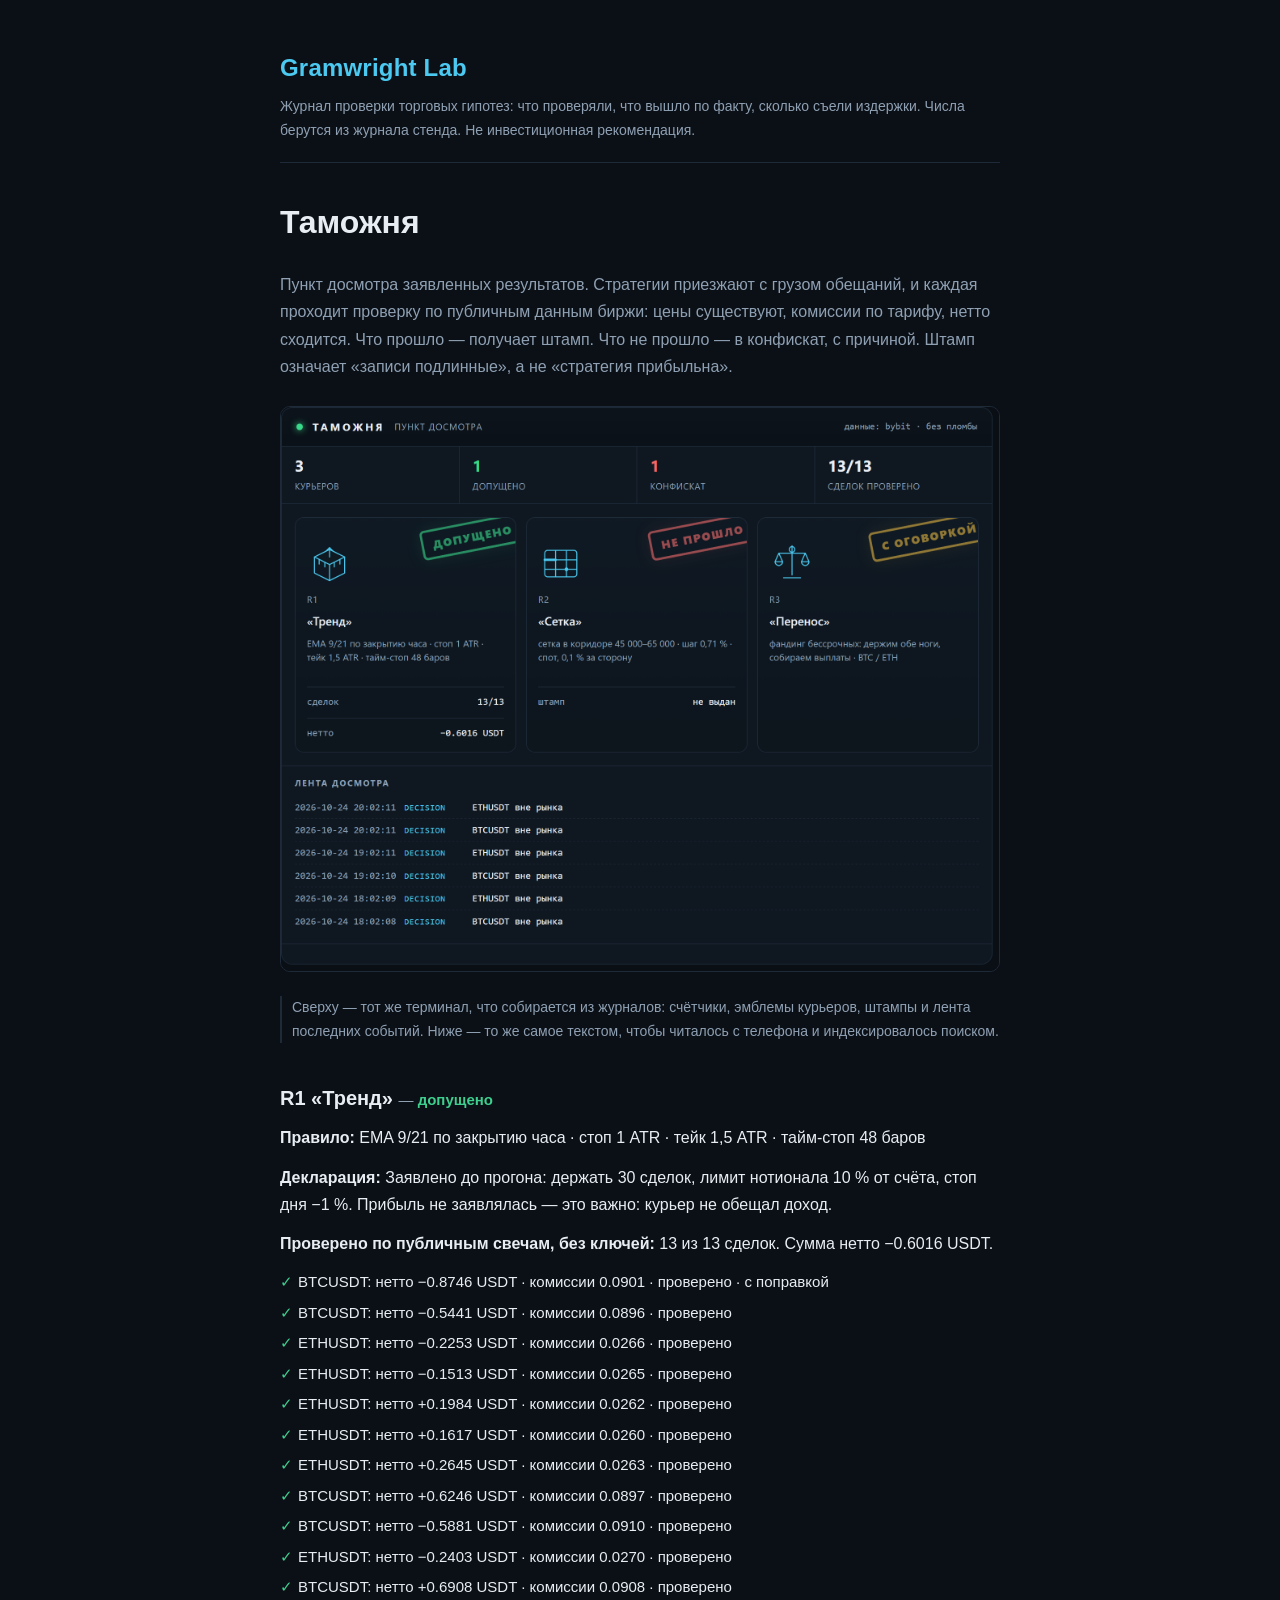
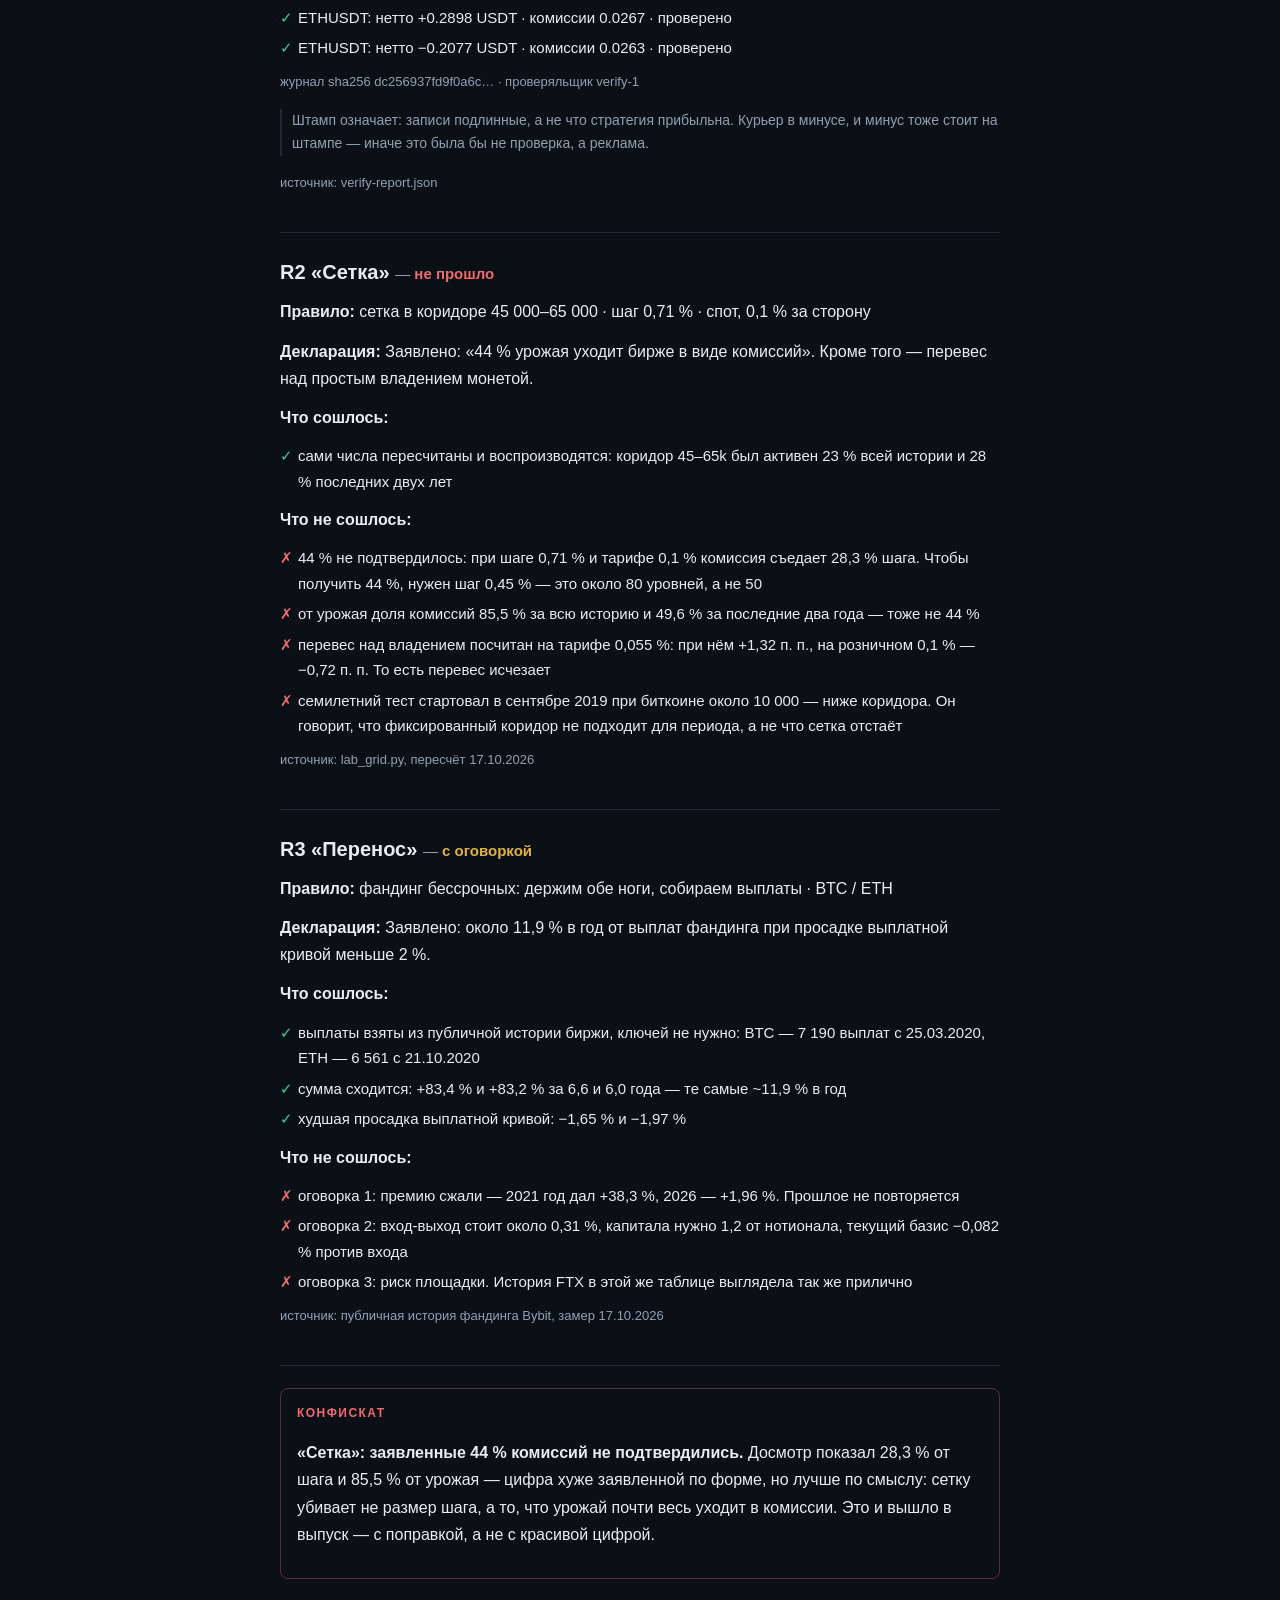
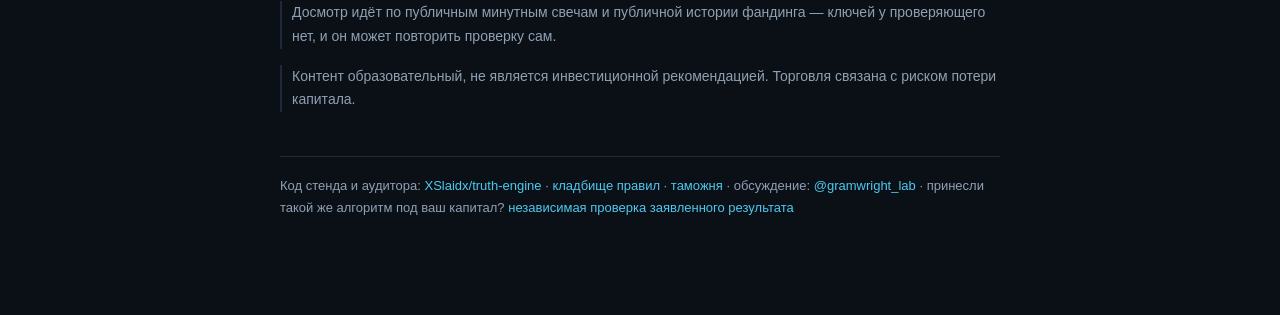
==== commit 4e4e7ee1: "lab: таможня — свежие числа досмотра" ====
--- a/docs/customs.html
+++ b/docs/customs.html
@@ -16,7 +16,7 @@
   <h1><a href="index.html">Gramwright Lab</a></h1>
   <p>Журнал проверки торговых гипотез: что проверяли, что вышло по факту, сколько съели издержки. Числа берутся из журнала стенда. Не инвестиционная рекомендация.</p>
 </header>
-<h1>Таможня</h1><p class="intro">Пункт досмотра заявленных результатов. Стратегии приезжают с грузом обещаний, и каждая проходит проверку по публичным данным биржи: цены существуют, комиссии по тарифу, нетто сходится. Что прошло — получает штамп. Что не прошло — в конфискат, с причиной. Штамп означает «записи подлинные», а не «стратегия прибыльна».</p><p><img src="img/customs.png" alt="Терминал досмотра: три курьера, штампы, лента событий" style="width:100%;height:auto;border:1px solid var(--line);border-radius:10px"></p><p class="c-note">Сверху — тот же терминал, что собирается из журналов: счётчики, эмблемы курьеров, штампы и лента последних событий. Ниже — то же самое текстом, чтобы читалось с телефона и индексировалось поиском.</p><article><h2>R1 «Тренд» <span class="verdict">— <span class="c-ok">допущено</span></span></h2><p><strong>Правило:</strong> EMA 9/21 по закрытию часа · стоп 1 ATR · тейк 1,5 ATR · тайм-стоп 48 баров</p><p><strong>Декларация:</strong> Заявлено до прогона: держать 30 сделок, лимит нотионала 10 % от счёта, стоп дня −1 %. Прибыль не заявлялась — это важно: курьер не обещал доход.</p><p><strong>Проверено по публичным свечам, без ключей:</strong> 13 из 13 сделок. Сумма нетто −0.6016 USDT.</p><ul class="c-chk"><li class="y">BTCUSDT: нетто −0.8746 USDT · комиссии 0.0901 · проверено · с поправкой</li><li class="y">BTCUSDT: нетто −0.5441 USDT · комиссии 0.0896 · проверено</li><li class="y">ETHUSDT: нетто −0.2253 USDT · комиссии 0.0266 · проверено</li><li class="y">ETHUSDT: нетто −0.1513 USDT · комиссии 0.0265 · проверено</li><li class="y">ETHUSDT: нетто +0.1984 USDT · комиссии 0.0262 · проверено</li><li class="y">ETHUSDT: нетто +0.1617 USDT · комиссии 0.0260 · проверено</li><li class="y">ETHUSDT: нетто +0.2645 USDT · комиссии 0.0263 · проверено</li><li class="y">BTCUSDT: нетто +0.6246 USDT · комиссии 0.0897 · проверено</li><li class="y">BTCUSDT: нетто −0.5881 USDT · комиссии 0.0910 · проверено</li><li class="y">ETHUSDT: нетто −0.2403 USDT · комиссии 0.0270 · проверено</li><li class="y">BTCUSDT: нетто +0.6908 USDT · комиссии 0.0908 · проверено</li><li class="y">ETHUSDT: нетто +0.2898 USDT · комиссии 0.0267 · проверено</li><li class="y">ETHUSDT: нетто −0.2077 USDT · комиссии 0.0263 · проверено</li></ul><p class="tags">журнал sha256 9f0d353ed45b4a7d… · проверяльщик verify-1</p><p class="c-note">Штамп означает: записи подлинные, а не что стратегия прибыльна. Курьер в минусе, и минус тоже стоит на штампе — иначе это была бы не проверка, а реклама.</p><p class="tags">источник: verify-report.json</p></article><article><h2>R2 «Сетка» <span class="verdict">— <span class="c-bad">не прошло</span></span></h2><p><strong>Правило:</strong> сетка в коридоре 45 000–65 000 · шаг 0,71 % · спот, 0,1 % за сторону</p><p><strong>Декларация:</strong> Заявлено: «44 % урожая уходит бирже в виде комиссий». Кроме того — перевес над простым владением монетой.</p><p><strong>Что сошлось:</strong></p><ul class="c-chk"><li class="y">сами числа пересчитаны и воспроизводятся: коридор 45–65k был активен 23 % всей истории и 28 % последних двух лет</li></ul><p><strong>Что не сошлось:</strong></p><ul class="c-chk"><li class="n">44 % не подтвердилось: при шаге 0,71 % и тарифе 0,1 % комиссия съедает 28,3 % шага. Чтобы получить 44 %, нужен шаг 0,45 % — это около 80 уровней, а не 50</li><li class="n">от урожая доля комиссий 85,5 % за всю историю и 49,6 % за последние два года — тоже не 44 %</li><li class="n">перевес над владением посчитан на тарифе 0,055 %: при нём +1,32 п. п., на розничном 0,1 % — −0,72 п. п. То есть перевес исчезает</li><li class="n">семилетний тест стартовал в сентябре 2019 при биткоине около 10 000 — ниже коридора. Он говорит, что фиксированный коридор не подходит для периода, а не что сетка отстаёт</li></ul><p class="tags">источник: lab_grid.py, пересчёт 17.10.2026</p></article><article><h2>R3 «Перенос» <span class="verdict">— <span class="c-warn">с оговоркой</span></span></h2><p><strong>Правило:</strong> фандинг бессрочных: держим обе ноги, собираем выплаты · BTC / ETH</p><p><strong>Декларация:</strong> Заявлено: около 11,9 % в год от выплат фандинга при просадке выплатной кривой меньше 2 %.</p><p><strong>Что сошлось:</strong></p><ul class="c-chk"><li class="y">выплаты взяты из публичной истории биржи, ключей не нужно: BTC — 7 190 выплат с 25.03.2020, ETH — 6 561 с 21.10.2020</li><li class="y">сумма сходится: +83,4 % и +83,2 % за 6,6 и 6,0 года — те самые ~11,9 % в год</li><li class="y">худшая просадка выплатной кривой: −1,65 % и −1,97 %</li></ul><p><strong>Что не сошлось:</strong></p><ul class="c-chk"><li class="n">оговорка 1: премию сжали — 2021 год дал +38,3 %, 2026 — +1,96 %. Прошлое не повторяется</li><li class="n">оговорка 2: вход-выход стоит около 0,31 %, капитала нужно 1,2 от нотионала, текущий базис −0,082 % против входа</li><li class="n">оговорка 3: риск площадки. История FTX в этой же таблице выглядела так же прилично</li></ul><p class="tags">источник: публичная история фандинга Bybit, замер 17.10.2026</p></article><div class="c-conf"><h3>Конфискат</h3><p><strong>«Сетка»: заявленные 44 % комиссий не подтвердились.</strong> Досмотр показал 28,3 % от шага и 85,5 % от урожая — цифра хуже заявленной по форме, но лучше по смыслу: сетку убивает не размер шага, а то, что урожай почти весь уходит в комиссии. Это и вышло в выпуск — с поправкой, а не с красивой цифрой.</p></div><p class="c-note">Досмотр идёт по публичным минутным свечам и публичной истории фандинга — ключей у проверяющего нет, и он может повторить проверку сам.</p><p class="c-note">Контент образовательный, не является инвестиционной рекомендацией. Торговля связана с риском потери капитала.</p>
+<h1>Таможня</h1><p class="intro">Пункт досмотра заявленных результатов. Стратегии приезжают с грузом обещаний, и каждая проходит проверку по публичным данным биржи: цены существуют, комиссии по тарифу, нетто сходится. Что прошло — получает штамп. Что не прошло — в конфискат, с причиной. Штамп означает «записи подлинные», а не «стратегия прибыльна».</p><p><img src="img/customs.png" alt="Терминал досмотра: три курьера, штампы, лента событий" style="width:100%;height:auto;border:1px solid var(--line);border-radius:10px"></p><p class="c-note">Сверху — тот же терминал, что собирается из журналов: счётчики, эмблемы курьеров, штампы и лента последних событий. Ниже — то же самое текстом, чтобы читалось с телефона и индексировалось поиском.</p><article><h2>R1 «Тренд» <span class="verdict">— <span class="c-ok">допущено</span></span></h2><p><strong>Правило:</strong> EMA 9/21 по закрытию часа · стоп 1 ATR · тейк 1,5 ATR · тайм-стоп 48 баров</p><p><strong>Декларация:</strong> Заявлено до прогона: держать 30 сделок, лимит нотионала 10 % от счёта, стоп дня −1 %. Прибыль не заявлялась — это важно: курьер не обещал доход.</p><p><strong>Проверено по публичным свечам, без ключей:</strong> 13 из 13 сделок. Сумма нетто −0.6016 USDT.</p><ul class="c-chk"><li class="y">BTCUSDT: нетто −0.8746 USDT · комиссии 0.0901 · проверено · с поправкой</li><li class="y">BTCUSDT: нетто −0.5441 USDT · комиссии 0.0896 · проверено</li><li class="y">ETHUSDT: нетто −0.2253 USDT · комиссии 0.0266 · проверено</li><li class="y">ETHUSDT: нетто −0.1513 USDT · комиссии 0.0265 · проверено</li><li class="y">ETHUSDT: нетто +0.1984 USDT · комиссии 0.0262 · проверено</li><li class="y">ETHUSDT: нетто +0.1617 USDT · комиссии 0.0260 · проверено</li><li class="y">ETHUSDT: нетто +0.2645 USDT · комиссии 0.0263 · проверено</li><li class="y">BTCUSDT: нетто +0.6246 USDT · комиссии 0.0897 · проверено</li><li class="y">BTCUSDT: нетто −0.5881 USDT · комиссии 0.0910 · проверено</li><li class="y">ETHUSDT: нетто −0.2403 USDT · комиссии 0.0270 · проверено</li><li class="y">BTCUSDT: нетто +0.6908 USDT · комиссии 0.0908 · проверено</li><li class="y">ETHUSDT: нетто +0.2898 USDT · комиссии 0.0267 · проверено</li><li class="y">ETHUSDT: нетто −0.2077 USDT · комиссии 0.0263 · проверено</li></ul><p class="tags">журнал sha256 dc256937fd9f0a6c… · проверяльщик verify-1</p><p class="c-note">Штамп означает: записи подлинные, а не что стратегия прибыльна. Курьер в минусе, и минус тоже стоит на штампе — иначе это была бы не проверка, а реклама.</p><p class="tags">источник: verify-report.json</p></article><article><h2>R2 «Сетка» <span class="verdict">— <span class="c-bad">не прошло</span></span></h2><p><strong>Правило:</strong> сетка в коридоре 45 000–65 000 · шаг 0,71 % · спот, 0,1 % за сторону</p><p><strong>Декларация:</strong> Заявлено: «44 % урожая уходит бирже в виде комиссий». Кроме того — перевес над простым владением монетой.</p><p><strong>Что сошлось:</strong></p><ul class="c-chk"><li class="y">сами числа пересчитаны и воспроизводятся: коридор 45–65k был активен 23 % всей истории и 28 % последних двух лет</li></ul><p><strong>Что не сошлось:</strong></p><ul class="c-chk"><li class="n">44 % не подтвердилось: при шаге 0,71 % и тарифе 0,1 % комиссия съедает 28,3 % шага. Чтобы получить 44 %, нужен шаг 0,45 % — это около 80 уровней, а не 50</li><li class="n">от урожая доля комиссий 85,5 % за всю историю и 49,6 % за последние два года — тоже не 44 %</li><li class="n">перевес над владением посчитан на тарифе 0,055 %: при нём +1,32 п. п., на розничном 0,1 % — −0,72 п. п. То есть перевес исчезает</li><li class="n">семилетний тест стартовал в сентябре 2019 при биткоине около 10 000 — ниже коридора. Он говорит, что фиксированный коридор не подходит для периода, а не что сетка отстаёт</li></ul><p class="tags">источник: lab_grid.py, пересчёт 17.10.2026</p></article><article><h2>R3 «Перенос» <span class="verdict">— <span class="c-warn">с оговоркой</span></span></h2><p><strong>Правило:</strong> фандинг бессрочных: держим обе ноги, собираем выплаты · BTC / ETH</p><p><strong>Декларация:</strong> Заявлено: около 11,9 % в год от выплат фандинга при просадке выплатной кривой меньше 2 %.</p><p><strong>Что сошлось:</strong></p><ul class="c-chk"><li class="y">выплаты взяты из публичной истории биржи, ключей не нужно: BTC — 7 190 выплат с 25.03.2020, ETH — 6 561 с 21.10.2020</li><li class="y">сумма сходится: +83,4 % и +83,2 % за 6,6 и 6,0 года — те самые ~11,9 % в год</li><li class="y">худшая просадка выплатной кривой: −1,65 % и −1,97 %</li></ul><p><strong>Что не сошлось:</strong></p><ul class="c-chk"><li class="n">оговорка 1: премию сжали — 2021 год дал +38,3 %, 2026 — +1,96 %. Прошлое не повторяется</li><li class="n">оговорка 2: вход-выход стоит около 0,31 %, капитала нужно 1,2 от нотионала, текущий базис −0,082 % против входа</li><li class="n">оговорка 3: риск площадки. История FTX в этой же таблице выглядела так же прилично</li></ul><p class="tags">источник: публичная история фандинга Bybit, замер 17.10.2026</p></article><div class="c-conf"><h3>Конфискат</h3><p><strong>«Сетка»: заявленные 44 % комиссий не подтвердились.</strong> Досмотр показал 28,3 % от шага и 85,5 % от урожая — цифра хуже заявленной по форме, но лучше по смыслу: сетку убивает не размер шага, а то, что урожай почти весь уходит в комиссии. Это и вышло в выпуск — с поправкой, а не с красивой цифрой.</p></div><p class="c-note">Досмотр идёт по публичным минутным свечам и публичной истории фандинга — ключей у проверяющего нет, и он может повторить проверку сам.</p><p class="c-note">Контент образовательный, не является инвестиционной рекомендацией. Торговля связана с риском потери капитала.</p>
 <footer class="site">
   Код стенда и аудитора: <a href="https://github.com/XSlaidx/truth-engine">XSlaidx/truth-engine</a>
   &middot; <a href="graveyard.html">кладбище правил</a>
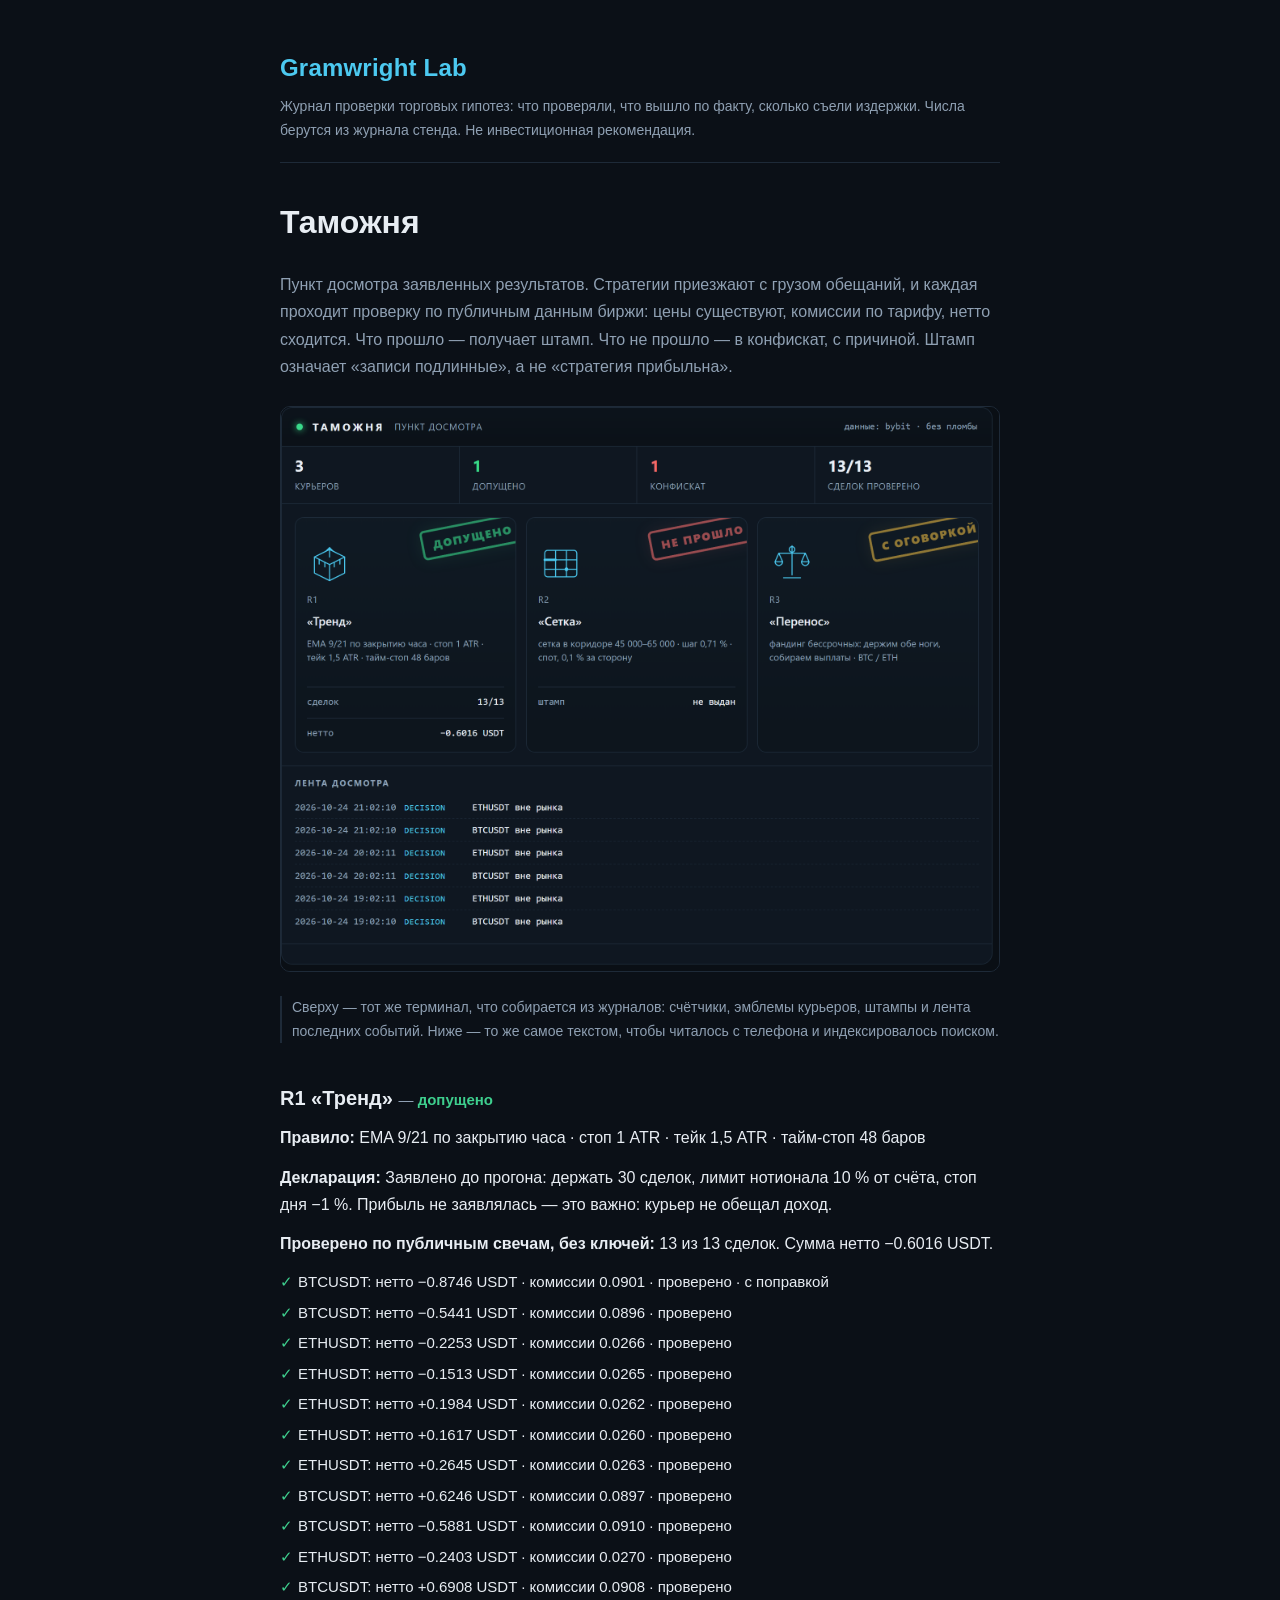
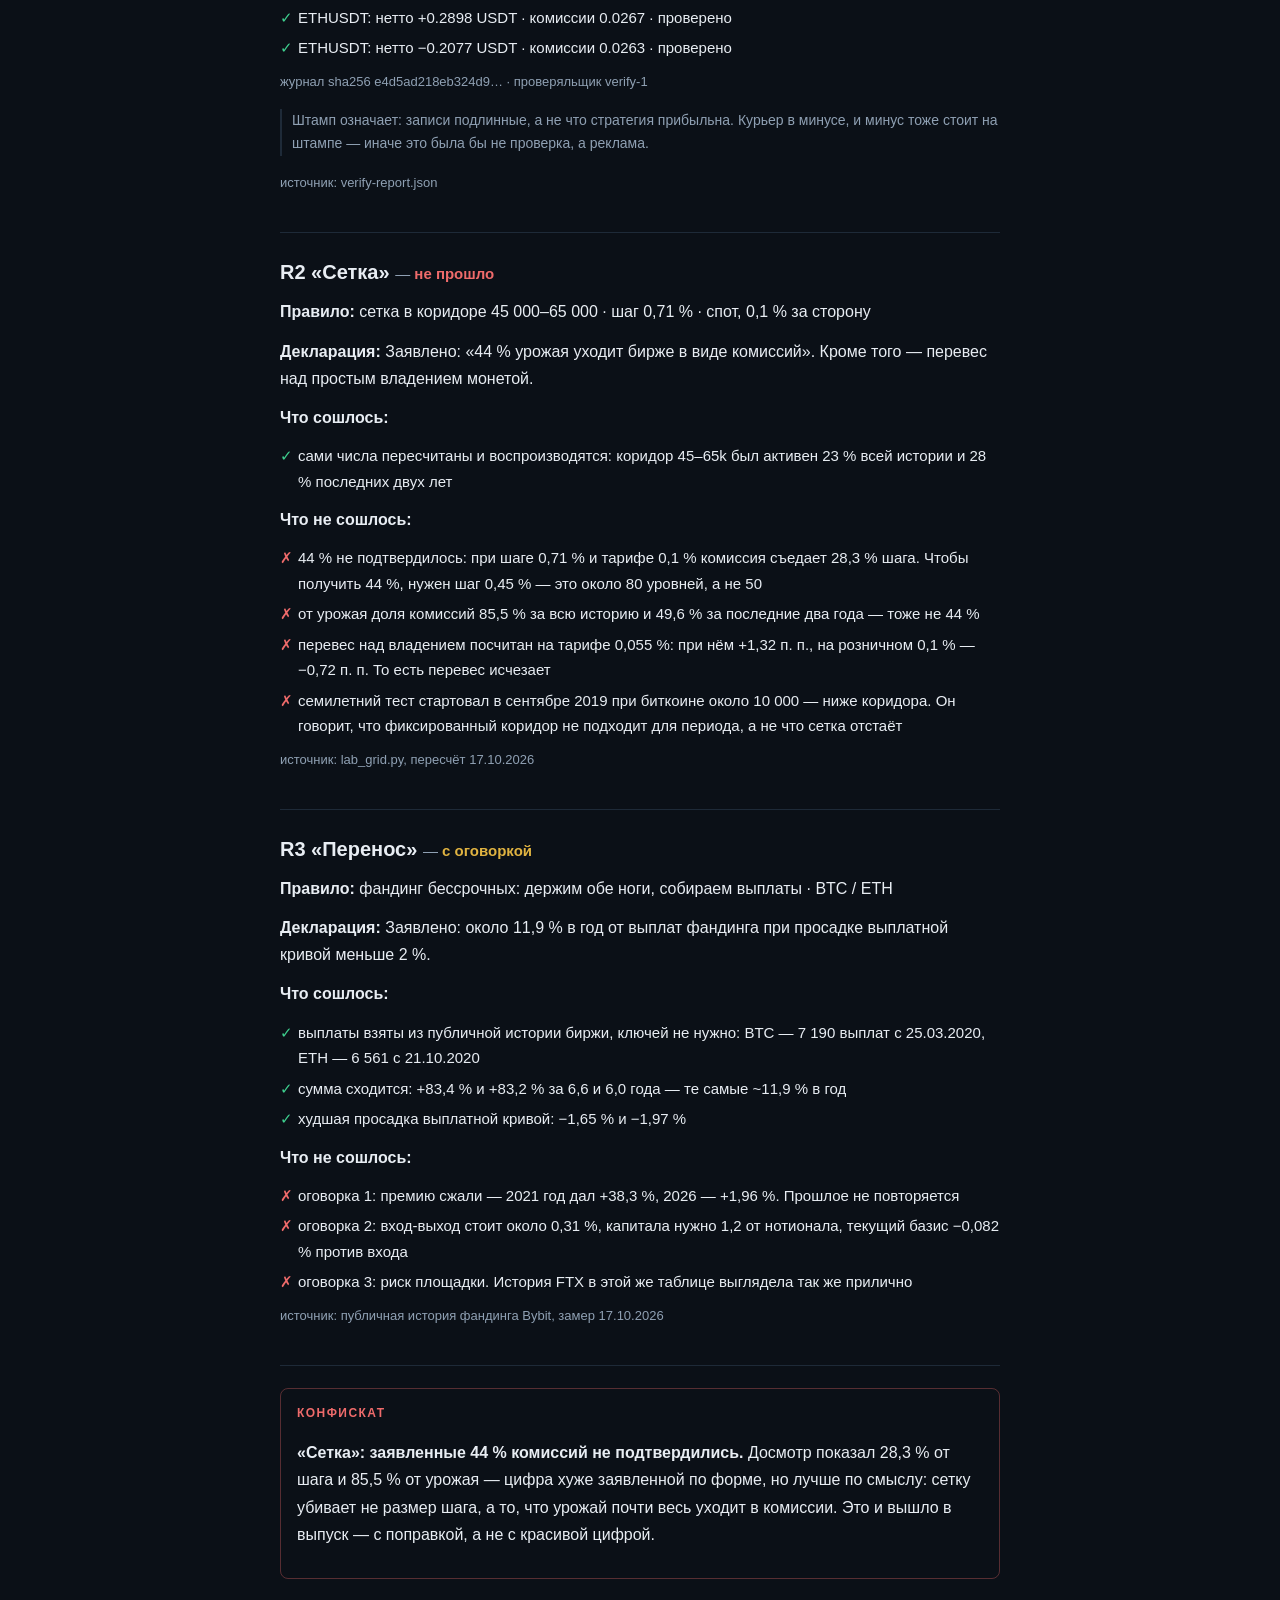
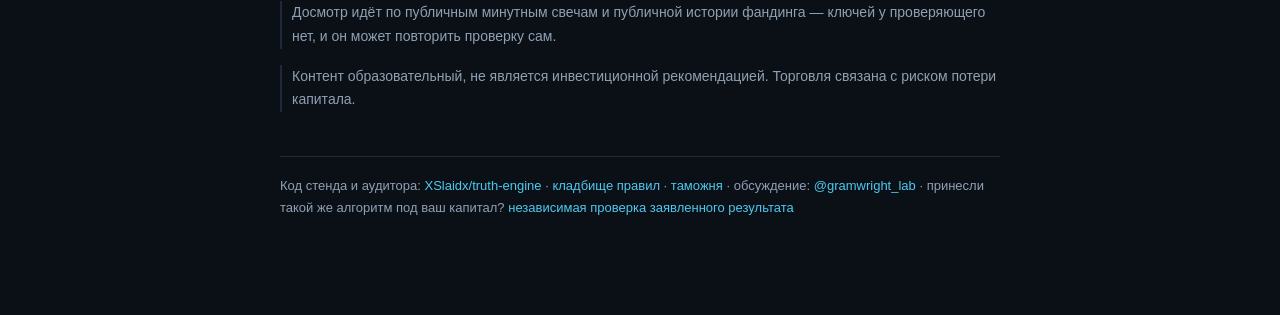
==== commit 3544d405: "lab: таможня — свежие числа досмотра" ====
--- a/docs/customs.html
+++ b/docs/customs.html
@@ -16,7 +16,7 @@
   <h1><a href="index.html">Gramwright Lab</a></h1>
   <p>Журнал проверки торговых гипотез: что проверяли, что вышло по факту, сколько съели издержки. Числа берутся из журнала стенда. Не инвестиционная рекомендация.</p>
 </header>
-<h1>Таможня</h1><p class="intro">Пункт досмотра заявленных результатов. Стратегии приезжают с грузом обещаний, и каждая проходит проверку по публичным данным биржи: цены существуют, комиссии по тарифу, нетто сходится. Что прошло — получает штамп. Что не прошло — в конфискат, с причиной. Штамп означает «записи подлинные», а не «стратегия прибыльна».</p><p><img src="img/customs.png" alt="Терминал досмотра: три курьера, штампы, лента событий" style="width:100%;height:auto;border:1px solid var(--line);border-radius:10px"></p><p class="c-note">Сверху — тот же терминал, что собирается из журналов: счётчики, эмблемы курьеров, штампы и лента последних событий. Ниже — то же самое текстом, чтобы читалось с телефона и индексировалось поиском.</p><article><h2>R1 «Тренд» <span class="verdict">— <span class="c-ok">допущено</span></span></h2><p><strong>Правило:</strong> EMA 9/21 по закрытию часа · стоп 1 ATR · тейк 1,5 ATR · тайм-стоп 48 баров</p><p><strong>Декларация:</strong> Заявлено до прогона: держать 30 сделок, лимит нотионала 10 % от счёта, стоп дня −1 %. Прибыль не заявлялась — это важно: курьер не обещал доход.</p><p><strong>Проверено по публичным свечам, без ключей:</strong> 13 из 13 сделок. Сумма нетто −0.6016 USDT.</p><ul class="c-chk"><li class="y">BTCUSDT: нетто −0.8746 USDT · комиссии 0.0901 · проверено · с поправкой</li><li class="y">BTCUSDT: нетто −0.5441 USDT · комиссии 0.0896 · проверено</li><li class="y">ETHUSDT: нетто −0.2253 USDT · комиссии 0.0266 · проверено</li><li class="y">ETHUSDT: нетто −0.1513 USDT · комиссии 0.0265 · проверено</li><li class="y">ETHUSDT: нетто +0.1984 USDT · комиссии 0.0262 · проверено</li><li class="y">ETHUSDT: нетто +0.1617 USDT · комиссии 0.0260 · проверено</li><li class="y">ETHUSDT: нетто +0.2645 USDT · комиссии 0.0263 · проверено</li><li class="y">BTCUSDT: нетто +0.6246 USDT · комиссии 0.0897 · проверено</li><li class="y">BTCUSDT: нетто −0.5881 USDT · комиссии 0.0910 · проверено</li><li class="y">ETHUSDT: нетто −0.2403 USDT · комиссии 0.0270 · проверено</li><li class="y">BTCUSDT: нетто +0.6908 USDT · комиссии 0.0908 · проверено</li><li class="y">ETHUSDT: нетто +0.2898 USDT · комиссии 0.0267 · проверено</li><li class="y">ETHUSDT: нетто −0.2077 USDT · комиссии 0.0263 · проверено</li></ul><p class="tags">журнал sha256 dc256937fd9f0a6c… · проверяльщик verify-1</p><p class="c-note">Штамп означает: записи подлинные, а не что стратегия прибыльна. Курьер в минусе, и минус тоже стоит на штампе — иначе это была бы не проверка, а реклама.</p><p class="tags">источник: verify-report.json</p></article><article><h2>R2 «Сетка» <span class="verdict">— <span class="c-bad">не прошло</span></span></h2><p><strong>Правило:</strong> сетка в коридоре 45 000–65 000 · шаг 0,71 % · спот, 0,1 % за сторону</p><p><strong>Декларация:</strong> Заявлено: «44 % урожая уходит бирже в виде комиссий». Кроме того — перевес над простым владением монетой.</p><p><strong>Что сошлось:</strong></p><ul class="c-chk"><li class="y">сами числа пересчитаны и воспроизводятся: коридор 45–65k был активен 23 % всей истории и 28 % последних двух лет</li></ul><p><strong>Что не сошлось:</strong></p><ul class="c-chk"><li class="n">44 % не подтвердилось: при шаге 0,71 % и тарифе 0,1 % комиссия съедает 28,3 % шага. Чтобы получить 44 %, нужен шаг 0,45 % — это около 80 уровней, а не 50</li><li class="n">от урожая доля комиссий 85,5 % за всю историю и 49,6 % за последние два года — тоже не 44 %</li><li class="n">перевес над владением посчитан на тарифе 0,055 %: при нём +1,32 п. п., на розничном 0,1 % — −0,72 п. п. То есть перевес исчезает</li><li class="n">семилетний тест стартовал в сентябре 2019 при биткоине около 10 000 — ниже коридора. Он говорит, что фиксированный коридор не подходит для периода, а не что сетка отстаёт</li></ul><p class="tags">источник: lab_grid.py, пересчёт 17.10.2026</p></article><article><h2>R3 «Перенос» <span class="verdict">— <span class="c-warn">с оговоркой</span></span></h2><p><strong>Правило:</strong> фандинг бессрочных: держим обе ноги, собираем выплаты · BTC / ETH</p><p><strong>Декларация:</strong> Заявлено: около 11,9 % в год от выплат фандинга при просадке выплатной кривой меньше 2 %.</p><p><strong>Что сошлось:</strong></p><ul class="c-chk"><li class="y">выплаты взяты из публичной истории биржи, ключей не нужно: BTC — 7 190 выплат с 25.03.2020, ETH — 6 561 с 21.10.2020</li><li class="y">сумма сходится: +83,4 % и +83,2 % за 6,6 и 6,0 года — те самые ~11,9 % в год</li><li class="y">худшая просадка выплатной кривой: −1,65 % и −1,97 %</li></ul><p><strong>Что не сошлось:</strong></p><ul class="c-chk"><li class="n">оговорка 1: премию сжали — 2021 год дал +38,3 %, 2026 — +1,96 %. Прошлое не повторяется</li><li class="n">оговорка 2: вход-выход стоит около 0,31 %, капитала нужно 1,2 от нотионала, текущий базис −0,082 % против входа</li><li class="n">оговорка 3: риск площадки. История FTX в этой же таблице выглядела так же прилично</li></ul><p class="tags">источник: публичная история фандинга Bybit, замер 17.10.2026</p></article><div class="c-conf"><h3>Конфискат</h3><p><strong>«Сетка»: заявленные 44 % комиссий не подтвердились.</strong> Досмотр показал 28,3 % от шага и 85,5 % от урожая — цифра хуже заявленной по форме, но лучше по смыслу: сетку убивает не размер шага, а то, что урожай почти весь уходит в комиссии. Это и вышло в выпуск — с поправкой, а не с красивой цифрой.</p></div><p class="c-note">Досмотр идёт по публичным минутным свечам и публичной истории фандинга — ключей у проверяющего нет, и он может повторить проверку сам.</p><p class="c-note">Контент образовательный, не является инвестиционной рекомендацией. Торговля связана с риском потери капитала.</p>
+<h1>Таможня</h1><p class="intro">Пункт досмотра заявленных результатов. Стратегии приезжают с грузом обещаний, и каждая проходит проверку по публичным данным биржи: цены существуют, комиссии по тарифу, нетто сходится. Что прошло — получает штамп. Что не прошло — в конфискат, с причиной. Штамп означает «записи подлинные», а не «стратегия прибыльна».</p><p><img src="img/customs.png" alt="Терминал досмотра: три курьера, штампы, лента событий" style="width:100%;height:auto;border:1px solid var(--line);border-radius:10px"></p><p class="c-note">Сверху — тот же терминал, что собирается из журналов: счётчики, эмблемы курьеров, штампы и лента последних событий. Ниже — то же самое текстом, чтобы читалось с телефона и индексировалось поиском.</p><article><h2>R1 «Тренд» <span class="verdict">— <span class="c-ok">допущено</span></span></h2><p><strong>Правило:</strong> EMA 9/21 по закрытию часа · стоп 1 ATR · тейк 1,5 ATR · тайм-стоп 48 баров</p><p><strong>Декларация:</strong> Заявлено до прогона: держать 30 сделок, лимит нотионала 10 % от счёта, стоп дня −1 %. Прибыль не заявлялась — это важно: курьер не обещал доход.</p><p><strong>Проверено по публичным свечам, без ключей:</strong> 13 из 13 сделок. Сумма нетто −0.6016 USDT.</p><ul class="c-chk"><li class="y">BTCUSDT: нетто −0.8746 USDT · комиссии 0.0901 · проверено · с поправкой</li><li class="y">BTCUSDT: нетто −0.5441 USDT · комиссии 0.0896 · проверено</li><li class="y">ETHUSDT: нетто −0.2253 USDT · комиссии 0.0266 · проверено</li><li class="y">ETHUSDT: нетто −0.1513 USDT · комиссии 0.0265 · проверено</li><li class="y">ETHUSDT: нетто +0.1984 USDT · комиссии 0.0262 · проверено</li><li class="y">ETHUSDT: нетто +0.1617 USDT · комиссии 0.0260 · проверено</li><li class="y">ETHUSDT: нетто +0.2645 USDT · комиссии 0.0263 · проверено</li><li class="y">BTCUSDT: нетто +0.6246 USDT · комиссии 0.0897 · проверено</li><li class="y">BTCUSDT: нетто −0.5881 USDT · комиссии 0.0910 · проверено</li><li class="y">ETHUSDT: нетто −0.2403 USDT · комиссии 0.0270 · проверено</li><li class="y">BTCUSDT: нетто +0.6908 USDT · комиссии 0.0908 · проверено</li><li class="y">ETHUSDT: нетто +0.2898 USDT · комиссии 0.0267 · проверено</li><li class="y">ETHUSDT: нетто −0.2077 USDT · комиссии 0.0263 · проверено</li></ul><p class="tags">журнал sha256 e4d5ad218eb324d9… · проверяльщик verify-1</p><p class="c-note">Штамп означает: записи подлинные, а не что стратегия прибыльна. Курьер в минусе, и минус тоже стоит на штампе — иначе это была бы не проверка, а реклама.</p><p class="tags">источник: verify-report.json</p></article><article><h2>R2 «Сетка» <span class="verdict">— <span class="c-bad">не прошло</span></span></h2><p><strong>Правило:</strong> сетка в коридоре 45 000–65 000 · шаг 0,71 % · спот, 0,1 % за сторону</p><p><strong>Декларация:</strong> Заявлено: «44 % урожая уходит бирже в виде комиссий». Кроме того — перевес над простым владением монетой.</p><p><strong>Что сошлось:</strong></p><ul class="c-chk"><li class="y">сами числа пересчитаны и воспроизводятся: коридор 45–65k был активен 23 % всей истории и 28 % последних двух лет</li></ul><p><strong>Что не сошлось:</strong></p><ul class="c-chk"><li class="n">44 % не подтвердилось: при шаге 0,71 % и тарифе 0,1 % комиссия съедает 28,3 % шага. Чтобы получить 44 %, нужен шаг 0,45 % — это около 80 уровней, а не 50</li><li class="n">от урожая доля комиссий 85,5 % за всю историю и 49,6 % за последние два года — тоже не 44 %</li><li class="n">перевес над владением посчитан на тарифе 0,055 %: при нём +1,32 п. п., на розничном 0,1 % — −0,72 п. п. То есть перевес исчезает</li><li class="n">семилетний тест стартовал в сентябре 2019 при биткоине около 10 000 — ниже коридора. Он говорит, что фиксированный коридор не подходит для периода, а не что сетка отстаёт</li></ul><p class="tags">источник: lab_grid.py, пересчёт 17.10.2026</p></article><article><h2>R3 «Перенос» <span class="verdict">— <span class="c-warn">с оговоркой</span></span></h2><p><strong>Правило:</strong> фандинг бессрочных: держим обе ноги, собираем выплаты · BTC / ETH</p><p><strong>Декларация:</strong> Заявлено: около 11,9 % в год от выплат фандинга при просадке выплатной кривой меньше 2 %.</p><p><strong>Что сошлось:</strong></p><ul class="c-chk"><li class="y">выплаты взяты из публичной истории биржи, ключей не нужно: BTC — 7 190 выплат с 25.03.2020, ETH — 6 561 с 21.10.2020</li><li class="y">сумма сходится: +83,4 % и +83,2 % за 6,6 и 6,0 года — те самые ~11,9 % в год</li><li class="y">худшая просадка выплатной кривой: −1,65 % и −1,97 %</li></ul><p><strong>Что не сошлось:</strong></p><ul class="c-chk"><li class="n">оговорка 1: премию сжали — 2021 год дал +38,3 %, 2026 — +1,96 %. Прошлое не повторяется</li><li class="n">оговорка 2: вход-выход стоит около 0,31 %, капитала нужно 1,2 от нотионала, текущий базис −0,082 % против входа</li><li class="n">оговорка 3: риск площадки. История FTX в этой же таблице выглядела так же прилично</li></ul><p class="tags">источник: публичная история фандинга Bybit, замер 17.10.2026</p></article><div class="c-conf"><h3>Конфискат</h3><p><strong>«Сетка»: заявленные 44 % комиссий не подтвердились.</strong> Досмотр показал 28,3 % от шага и 85,5 % от урожая — цифра хуже заявленной по форме, но лучше по смыслу: сетку убивает не размер шага, а то, что урожай почти весь уходит в комиссии. Это и вышло в выпуск — с поправкой, а не с красивой цифрой.</p></div><p class="c-note">Досмотр идёт по публичным минутным свечам и публичной истории фандинга — ключей у проверяющего нет, и он может повторить проверку сам.</p><p class="c-note">Контент образовательный, не является инвестиционной рекомендацией. Торговля связана с риском потери капитала.</p>
 <footer class="site">
   Код стенда и аудитора: <a href="https://github.com/XSlaidx/truth-engine">XSlaidx/truth-engine</a>
   &middot; <a href="graveyard.html">кладбище правил</a>
